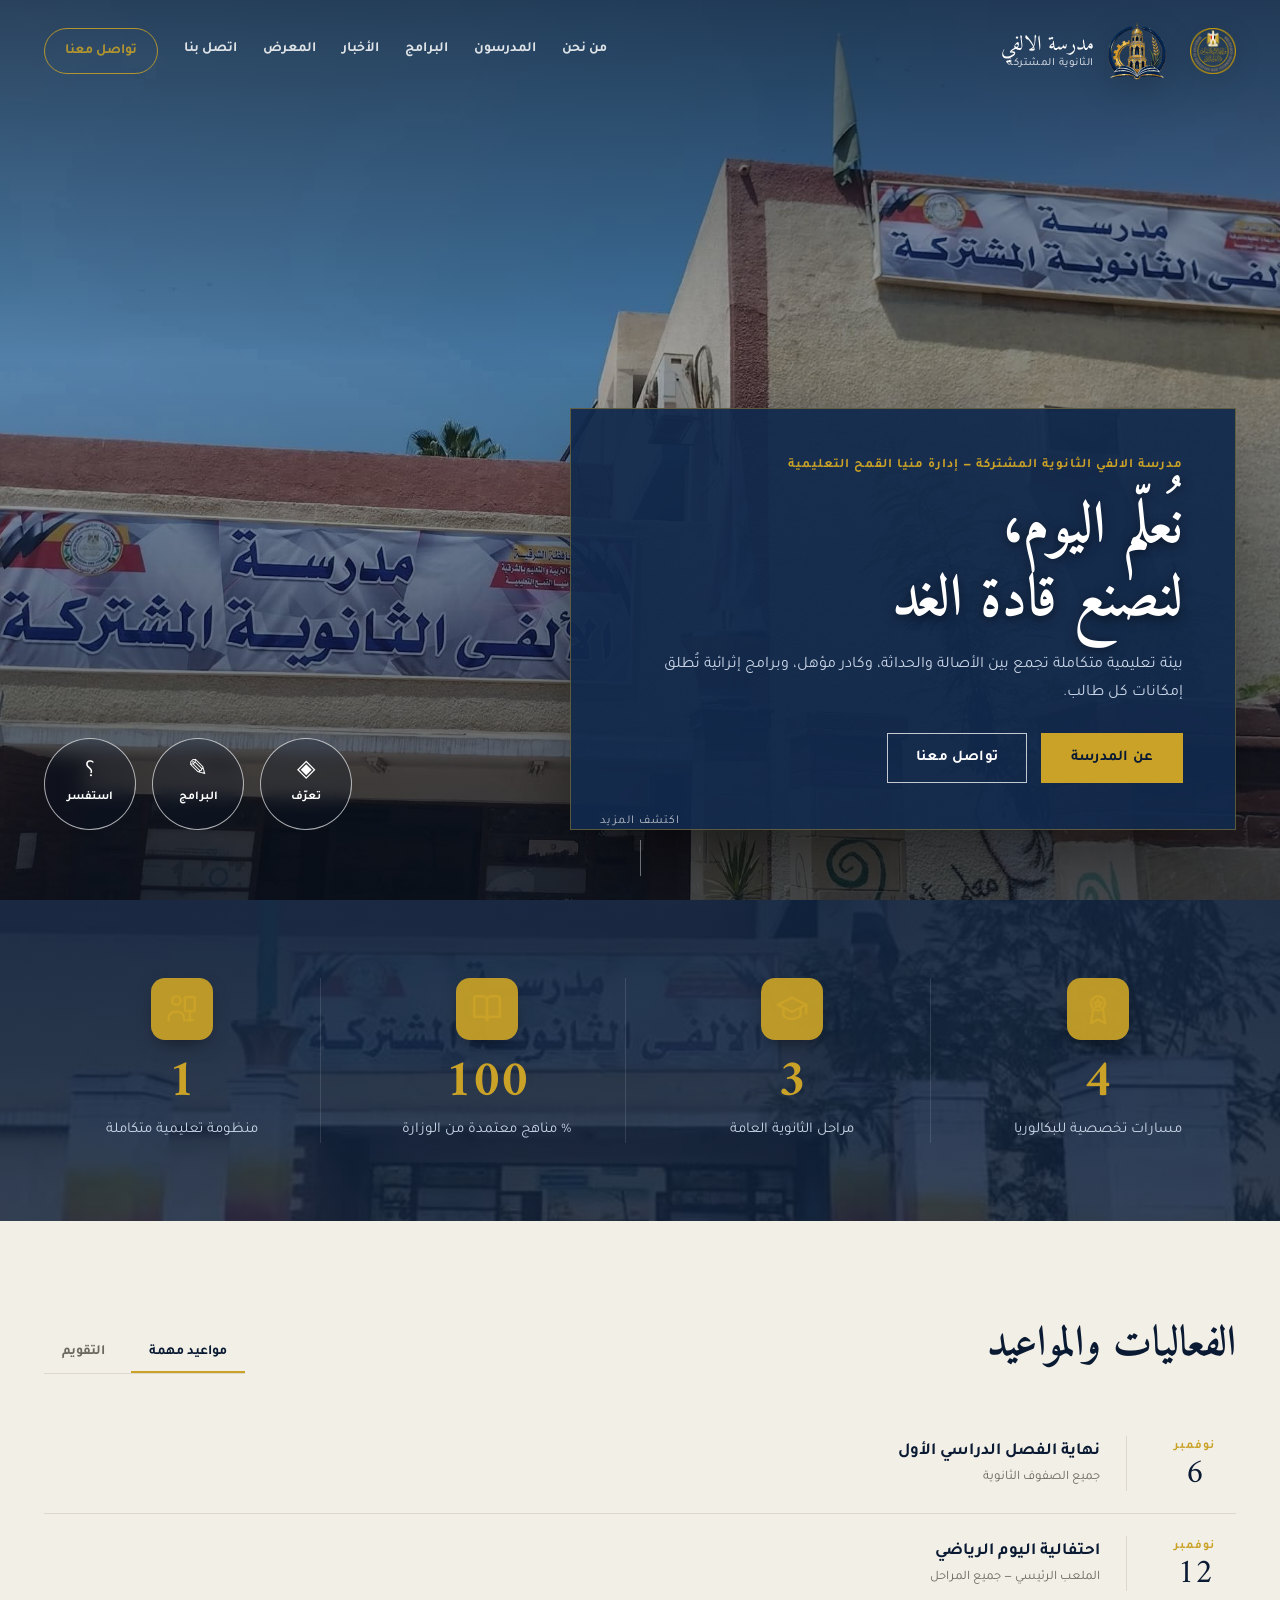
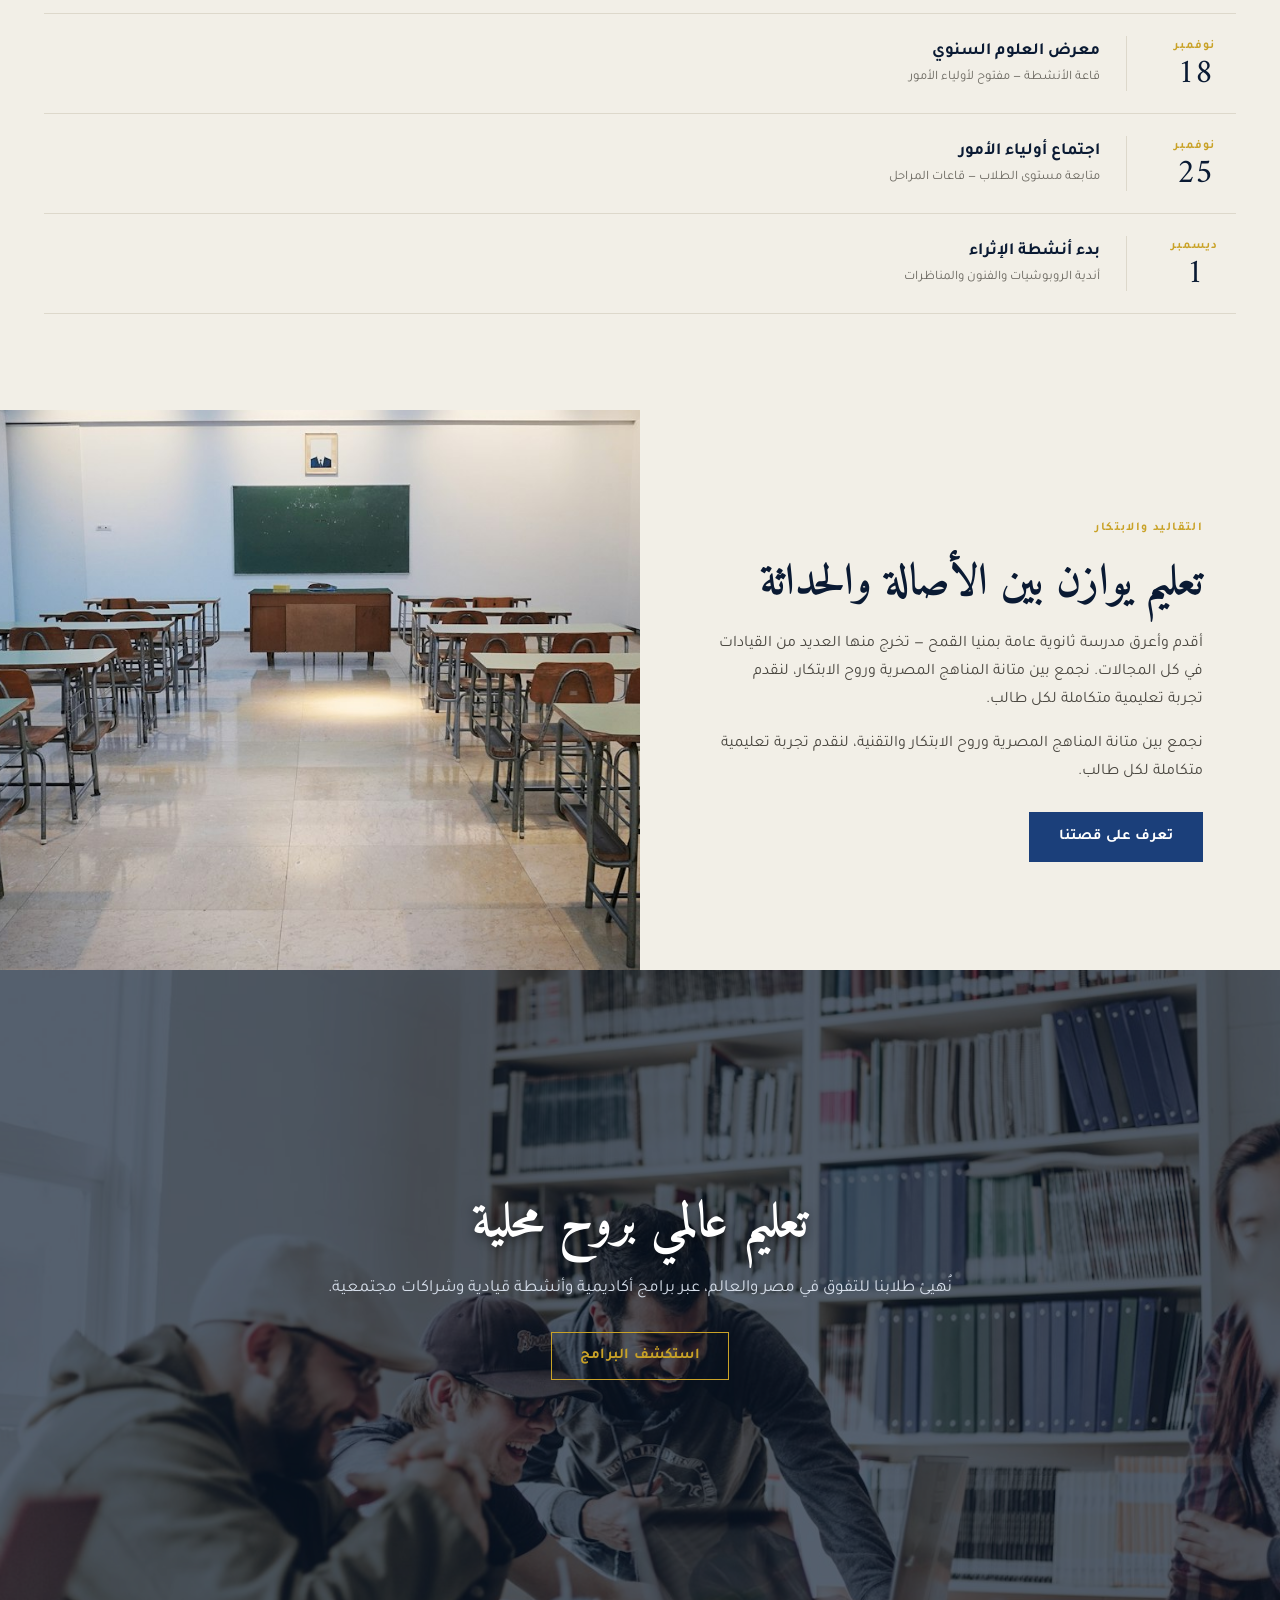
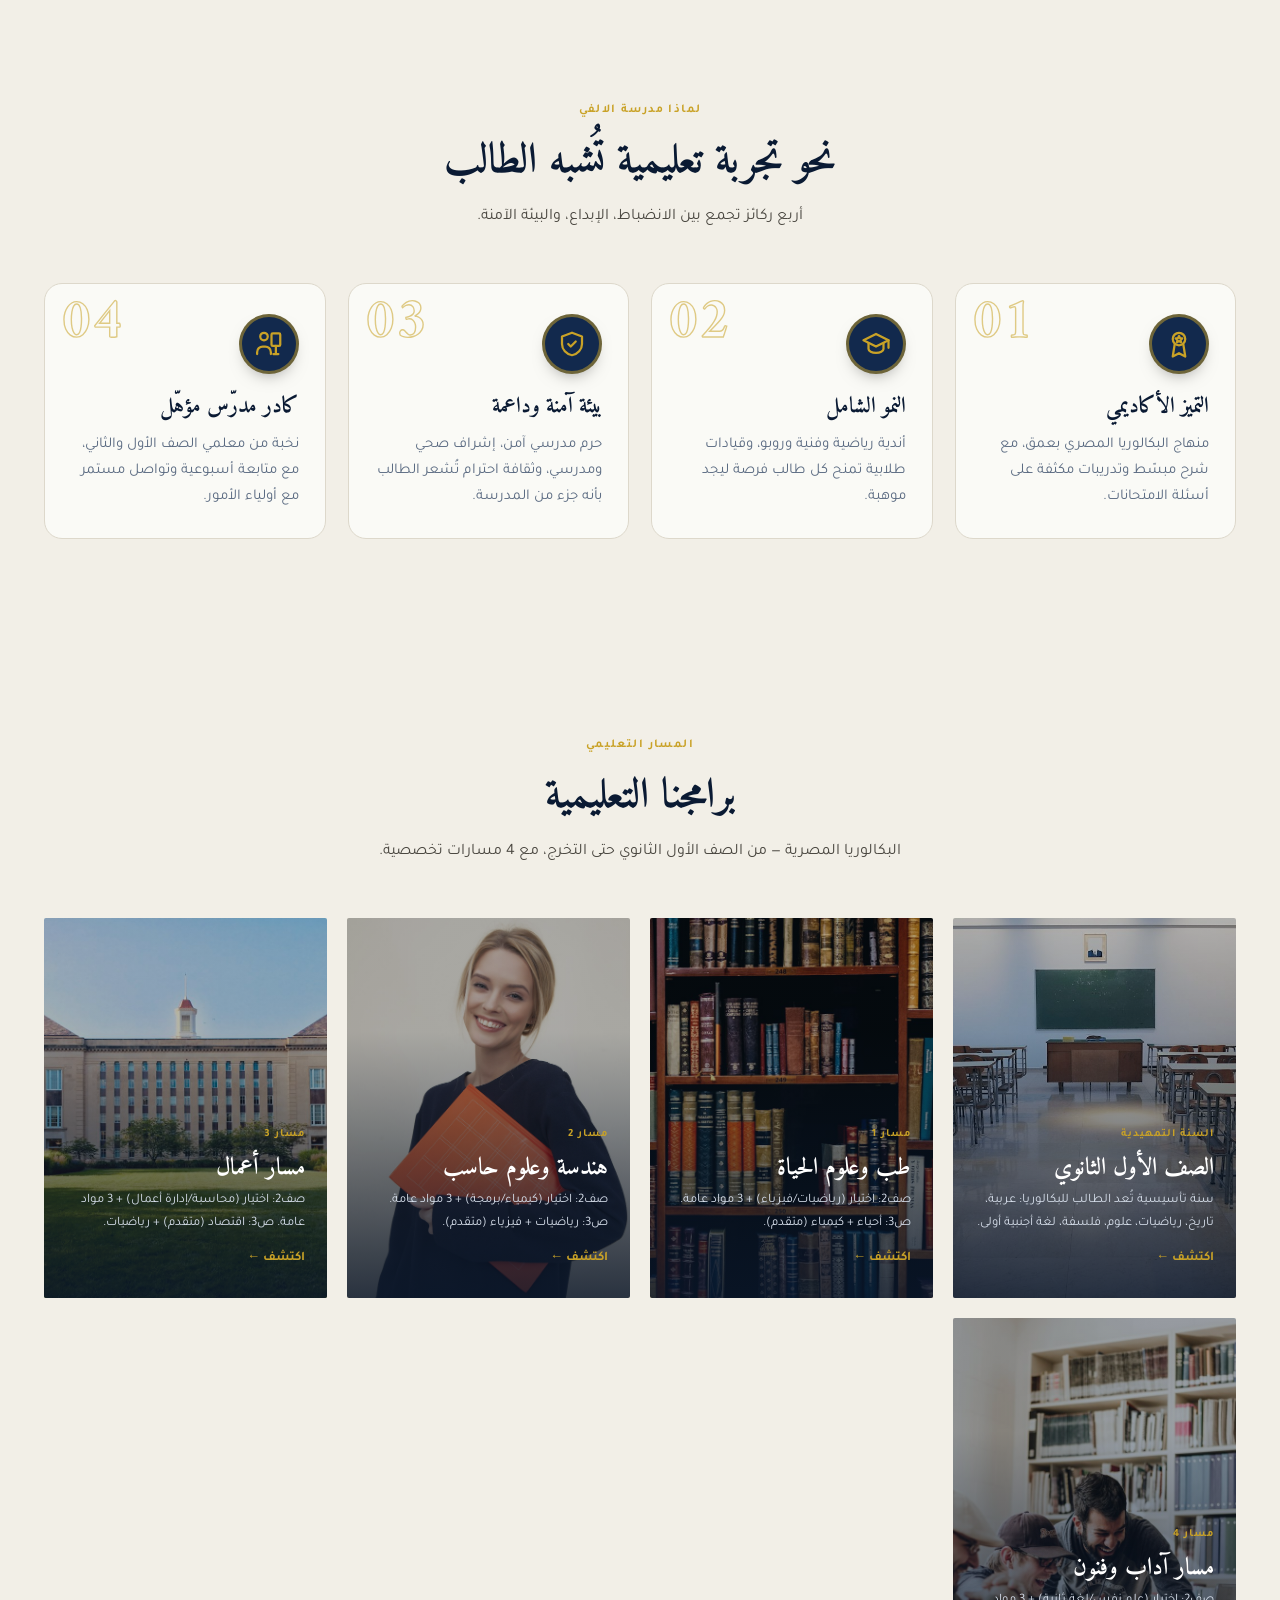
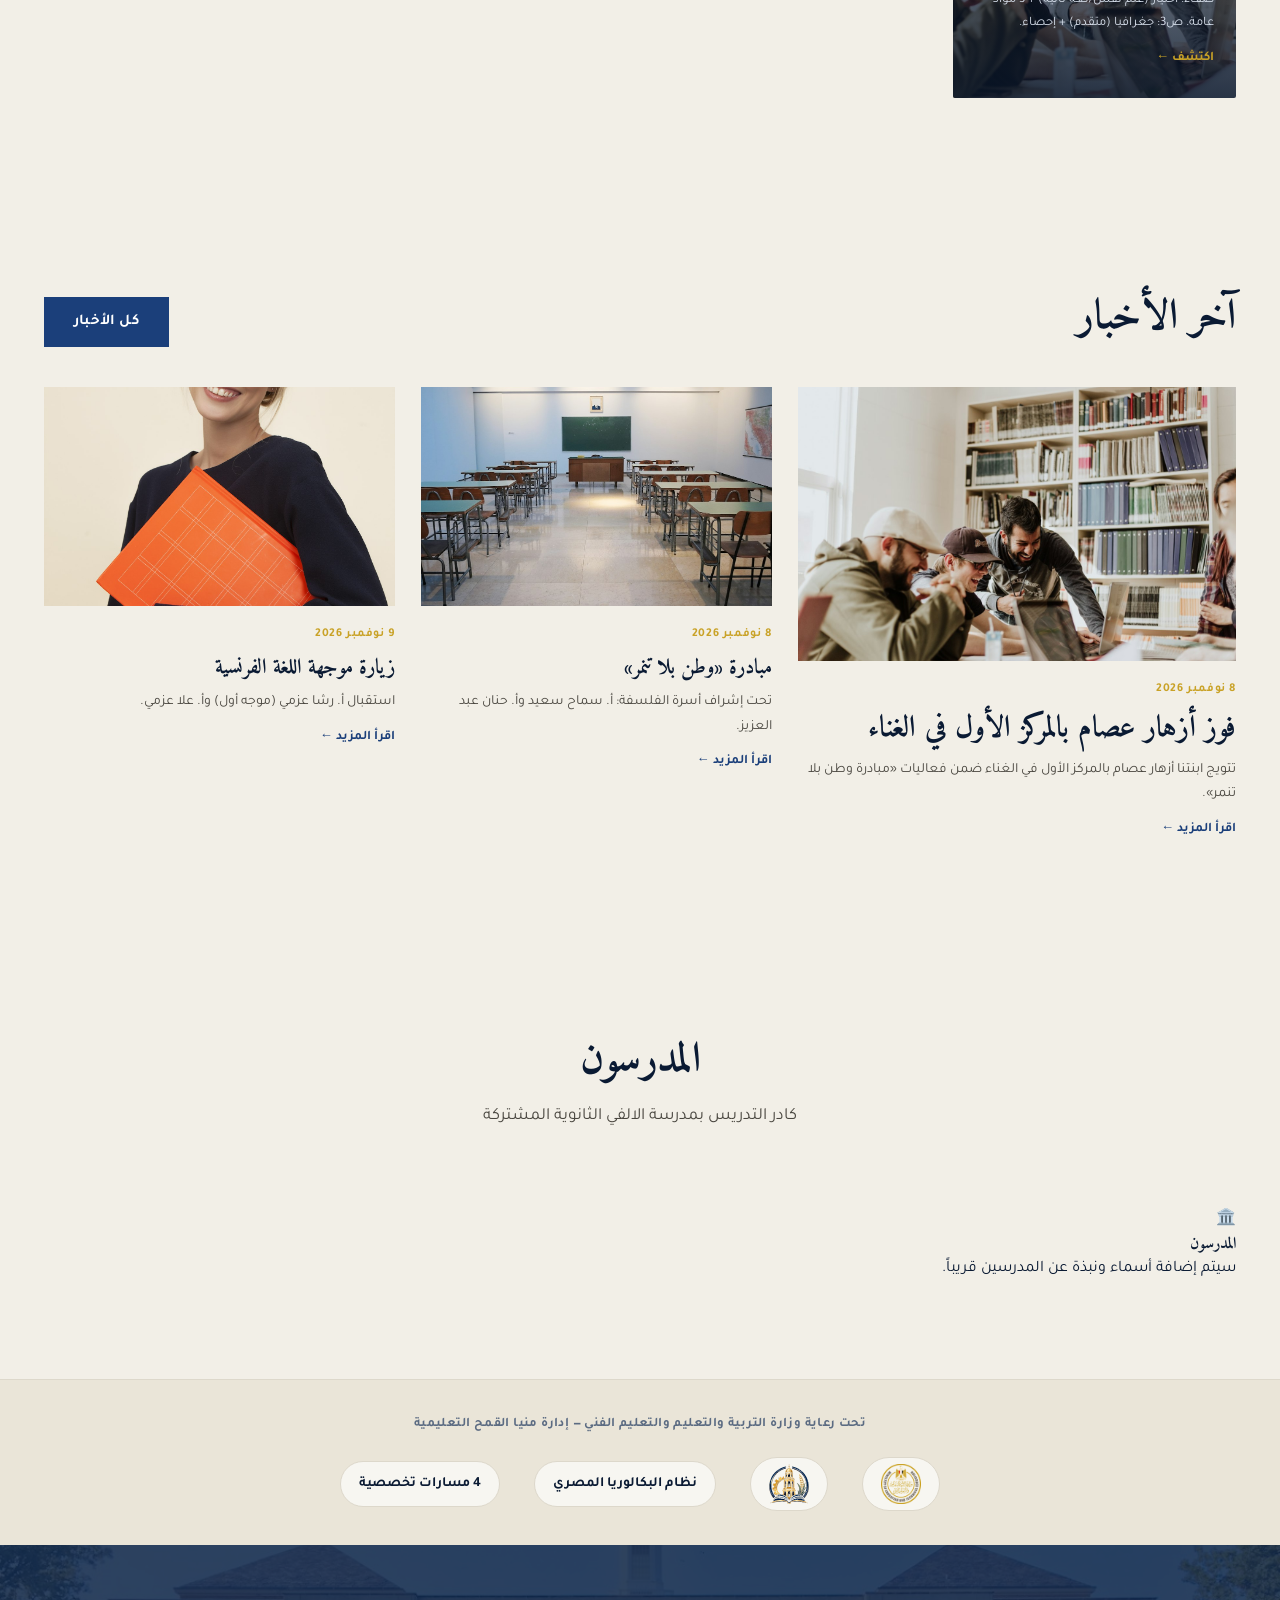
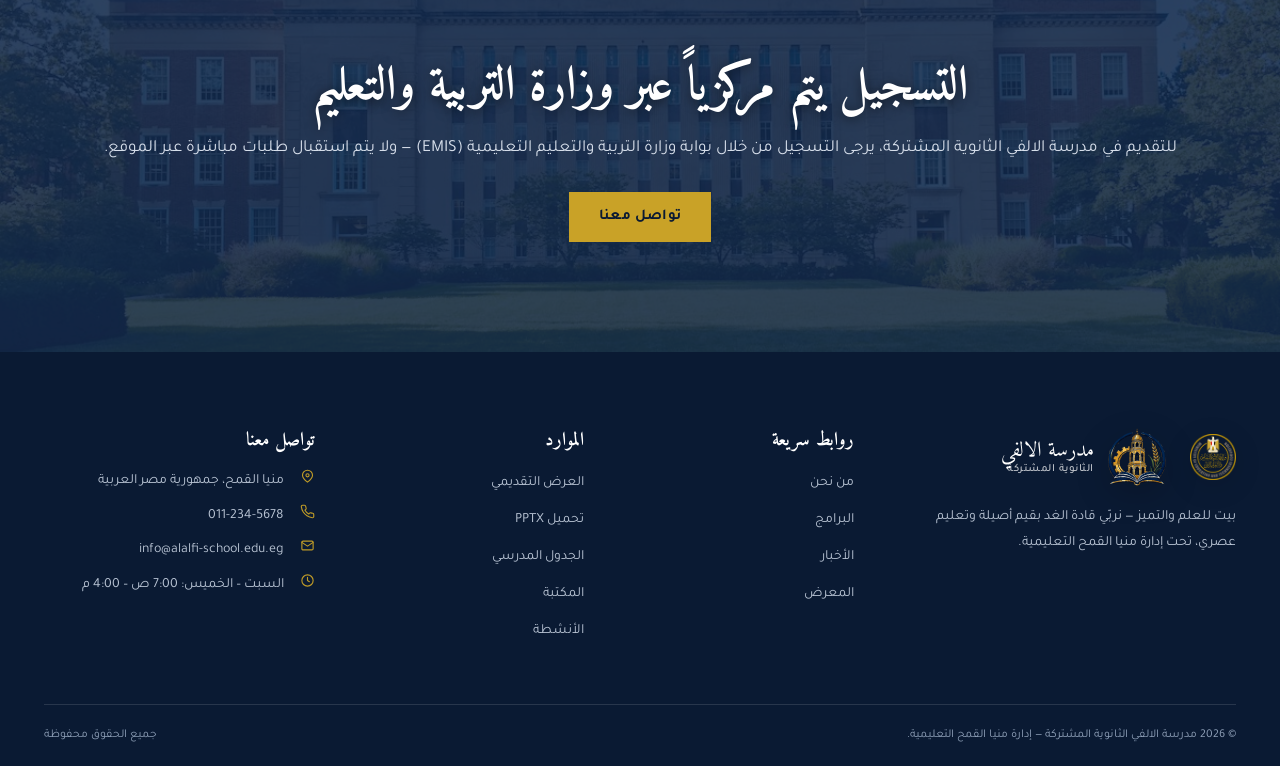
==== index.html @ 63dd1839 "Initial commit: school website (AlAlfi Secondary) with editorial design, admin panel, and baccalaure" ====
﻿<!DOCTYPE html>
<html lang="ar" dir="rtl">
<head>
<meta charset="UTF-8">
<meta name="viewport" content="width=device-width, initial-scale=1.0">
<title>مدرسة الالفي الثانوية المشتركة | إدارة منيا القمح التعليمية</title>
<link rel="icon" type="image/png" sizes="256x256" href="images/favicon.png?v=20261111">
<link rel="icon" type="image/svg+xml" href="images/logo.svg?v=20261111">
<link rel="shortcut icon" type="image/png" href="images/favicon.png?v=20261111">
<link rel="apple-touch-icon" href="images/favicon.png?v=20261111">
<meta name="description" content="مدرسة الالفي الثانوية المشتركة التابعة لإدارة منيا القمح التعليمية — تعليم متميز، بيئة محفزة، وكادر مؤهل لبناء قادة الغد.">
<meta name="keywords" content="مدرسة الالفي, منيا القمح, إدارة منيا القمح التعليمية, مدرسة ثانوية مشتركة, تعليم, مصر, البكالوريا">
<meta property="og:title" content="مدرسة الالفي الثانوية المشتركة">
<meta property="og:description" content="بيت للعلم والتميز — إدارة منيا القمح التعليمية.">
<meta property="og:type" content="website">
<meta property="og:locale" content="ar_EG">
<link rel="preconnect" href="https://fonts.googleapis.com">
<link rel="preconnect" href="https://fonts.gstatic.com" crossorigin>
<link href="https://fonts.googleapis.com/css2?family=Amiri:wght@400;700&family=Tajawal:wght@400;500;700;800;900&display=swap" rel="stylesheet">
<link rel="stylesheet" href="css/style.css">
<link rel="stylesheet" href="css/editorial.css">
<script type="application/ld+json">
{
  "@context": "https://schema.org",
  "@type": "School",
  "name": "مدرسة الالفي الثانوية المشتركة",
  "description": "مدرسة ثانوية مشتركة تابعة لإدارة منيا القمح التعليمية",
  "address": { "@type": "PostalAddress", "addressLocality": "منيا القمح", "addressCountry": "EG" },
  "telephone": "011-234-5678",
  "email": "info@alalfi-school.edu.eg"
}
</script>
</head>
<body class="editorial-home">
<a href="#main" class="skip-link">تخطي إلى المحتوى</a>

<!-- Header -->
<header class="site-header" id="siteHeader">
  <div class="container">
    <a href="index.html" class="brand" aria-label="مدرسة الالفي الثانوية المشتركة">
      <img src="images/ministry-logo.png" alt="شعار وزارة التربية والتعليم والتعليم الفني" class="ministry-logo"><img src="images/logo.svg" alt="شعار مدرسة الالفي الثانوية المشتركة" class="brand-logo">
      <span class="brand-name">مدرسة الالفي<small>الثانوية المشتركة</small></span>
    </a>
    <nav class="header-nav">
      <a href="about.html">من نحن</a>
      <a href="about.html#staff-section">المدرسون</a>
      <a href="programs.html">البرامج</a>
      <a href="news.html">الأخبار</a>
      <a href="gallery.html">المعرض</a>
      <a href="contact.html">اتصل بنا</a>
      <a href="contact.html" class="header-apply">تواصل معنا</a>
    </nav>
    <div class="header-actions">
      <a href="about.html" class="action-btn about-btn">عن المدرسة</a>
      <a href="programs.html" class="action-btn programs-btn">عرض البرامج</a>
    </div>
  </div>
</header>

<main id="main">
  <!-- Hero -->
  <section class="hero-full">
    <div class="hero-media">
      <img src="images/school-photo-1.png" alt="حرم مدرسة الالفي الثانوية المشتركة">
    </div>
    <div class="container">
      <div class="hero-caption">
        <span class="hero-kicker" id="hero-kicker">مدرسة الالفي الثانوية المشتركة — إدارة منيا القمح التعليمية</span>
        <h1 id="hero-title">نُعلّم اليوم،<br>لنصنع قادة الغد</h1>
        <p>بيئة تعليمية متكاملة تجمع بين الأصالة والحداثة، وكادر مؤهل، وبرامج إثرائية تُطلق إمكانات كل طالب.</p>
        <div class="hero-cta">
          <a href="about.html" class="btn btn-gold">عن المدرسة</a>
          <a href="contact.html" class="btn btn-outline-light">تواصل معنا</a>
        </div>
      </div>
      <div class="hero-circles">
        <a href="about.html" class="circle-action"><span class="ic">◈</span><small>تعرّف</small></a>
        <a href="programs.html" class="circle-action"><span class="ic">✎</span><small>البرامج</small></a>
        <a href="contact.html" class="circle-action"><span class="ic">؟</span><small>استفسر</small></a>
      </div>
    </div>
    <div class="hero-scroll">اكتشف المزيد</div>
  </section>

  <!-- Stats band (inspired by counter area) -->
  <section class="stats-band stats-photo">
    <div class="stats-bg"><img src="images/school-photo-2.png" alt="طلاب مدرسة الالفي"></div>
    <div class="container">
      <div class="stats-grid">
        <div class="stat">
          <div class="stat-ic"><img src="images/icons/award.svg" alt=""></div>
          <div class="num" data-target="4">4</div>
          <div class="lbl">مسارات تخصصية للبكالوريا</div>
        </div>
        <div class="stat">
          <div class="stat-ic"><img src="images/icons/cap.svg" alt=""></div>
          <div class="num" data-target="3">3</div>
          <div class="lbl">مراحل الثانوية العامة</div>
        </div>
        <div class="stat">
          <div class="stat-ic"><img src="images/icons/book.svg" alt=""></div>
          <div class="num" data-target="100">100</div>
          <div class="lbl">% مناهج معتمدة من الوزارة</div>
        </div>
        <div class="stat">
          <div class="stat-ic"><img src="images/icons/teacher.svg" alt=""></div>
          <div class="num" data-target="1">1</div>
          <div class="lbl">منظومة تعليمية متكاملة</div>
        </div>
      </div>
    </div>
  </section>

  <!-- Events & Dates -->
  <section class="events-section" id="events">
    <div class="container">
      <div class="events-head">
        <h2>الفعاليات والمواعيد</h2>
        <div class="events-tabs">
          <button class="events-tab active" data-tab="dates">مواعيد مهمة</button>
          <button class="events-tab" data-tab="calendar">التقويم</button>
        </div>
      </div>
      <div class="events-panel" data-panel="dates" id="events-dates">
        <div class="event-row">
          <div class="event-date"><div class="m">نوفمبر</div><div class="d">6</div></div>
          <div><div class="event-title">نهاية الفصل الدراسي الأول</div><div class="event-note">جميع الصفوف الثانوية</div></div>
          <div class="event-arrow">←</div>
        </div>
        <div class="event-row">
          <div class="event-date"><div class="m">نوفمبر</div><div class="d">12</div></div>
          <div><div class="event-title">احتفالية اليوم الرياضي</div><div class="event-note">الملعب الرئيسي — جميع المراحل</div></div>
          <div class="event-arrow">←</div>
        </div>
        <div class="event-row">
          <div class="event-date"><div class="m">نوفمبر</div><div class="d">18</div></div>
          <div><div class="event-title">معرض العلوم السنوي</div><div class="event-note">قاعة الأنشطة — مفتوح لأولياء الأمور</div></div>
          <div class="event-arrow">←</div>
        </div>
        <div class="event-row">
          <div class="event-date"><div class="m">نوفمبر</div><div class="d">25</div></div>
          <div><div class="event-title">اجتماع أولياء الأمور</div><div class="event-note">متابعة مستوى الطلاب — قاعات المراحل</div></div>
          <div class="event-arrow">←</div>
        </div>
        <div class="event-row">
          <div class="event-date"><div class="m">ديسمبر</div><div class="d">1</div></div>
          <div><div class="event-title">بدء أنشطة الإثراء</div><div class="event-note">أندية الروبوشيات والفنون والمناظرات</div></div>
          <div class="event-arrow">←</div>
        </div>
      </div>
      <div class="events-panel" data-panel="calendar" hidden id="events-calendar">
        <div class="event-row">
          <div class="event-date"><div class="m">سبتمبر</div><div class="d">1</div></div>
          <div><div class="event-title">بداية العام الدراسي 2026-2027</div><div class="event-note">استقبال الطلاب</div></div>
          <div class="event-arrow">←</div>
        </div>
        <div class="event-row">
          <div class="event-date"><div class="m">أكتوبر</div><div class="d">15</div></div>
          <div><div class="event-title">بطولة العلوم على مستوى الإدارة</div><div class="event-note">مشاركة فريق المدرسة</div></div>
          <div class="event-arrow">←</div>
        </div>
        <div class="event-row">
          <div class="event-date"><div class="m">يناير</div><div class="d">10</div></div>
          <div><div class="event-title">امتحانات منتصف العام</div><div class="event-note">جدول الامتحانات يُعلن لاحقاً</div></div>
          <div class="event-arrow">←</div>
        </div>
        <div class="event-row">
          <div class="event-date"><div class="m">مارس</div><div class="d">20</div></div>
          <div><div class="event-title">المهرجان الفني السنوي</div><div class="event-note">مسرح المدرسة</div></div>
          <div class="event-arrow">←</div>
        </div>
      </div>
    </div>
  </section>

  <!-- Split: tradition & innovation -->
  <section class="split-section">
    <div class="split-grid">
      <div class="split-text">
        <span class="kicker">التقاليد والابتكار</span>
        <h2>تعليم يوازن بين الأصالة والحداثة</h2>
        <p>أقدم وأعرق مدرسة ثانوية عامة بمنيا القمح — تخرج منها العديد من القيادات في كل المجالات. نجمع بين متانة المناهج المصرية وروح الابتكار، لنقدم تجربة تعليمية متكاملة لكل طالب.</p>
        <p>نجمع بين متانة المناهج المصرية وروح الابتكار والتقنية، لنقدم تجربة تعليمية متكاملة لكل طالب.</p>
        <a href="about.html" class="btn btn-dark">تعرف على قصتنا</a>
      </div>
      <div class="split-image">
        <img src="images/classroom.jpg" alt="فصل دراسي في مدرسة الالفي">
      </div>
    </div>
  </section>

  <!-- Image band -->
  <section class="image-band">
    <img src="images/students.jpg" alt="طلاب المدرسة">
    <div class="image-band-content">
      <h2>تعليم عالمي بروح محلية</h2>
      <p>نُهيئ طلابنا للتفوق في مصر والعالم، عبر برامج أكاديمية وأنشطة قيادية وشراكات مجتمعية.</p>
      <a href="programs.html" class="btn">استكشف البرامج</a>
    </div>
  </section>

  <!-- Why Us (numbered feature cards) -->
  <section class="why-section">
    <div class="container">
      <div class="prog-head">
        <span class="kicker">لماذا مدرسة الالفي</span>
        <h2>نحو تجربة تعليمية تُشبه الطالب</h2>
        <p>أربع ركائز تجمع بين الانضباط، الإبداع، والبيئة الآمنة.</p>
      </div>
      <div class="why-grid">
        <article class="why-card">
          <span class="why-num">01</span>
          <div class="why-ic"><img src="images/icons/award.svg" alt=""></div>
          <h3>التميز الأكاديمي</h3>
          <p>منهاج البكالوريا المصري بعمق، مع شرح مبسّط وتدريبات مكثفة على أسئلة الامتحانات.</p>
        </article>
        <article class="why-card">
          <span class="why-num">02</span>
          <div class="why-ic"><img src="images/icons/cap.svg" alt=""></div>
          <h3>النمو الشامل</h3>
          <p>أندية رياضية وفنية وروبو، وقيادات طلابية تمنح كل طالب فرصة ليجد موهبة.</p>
        </article>
        <article class="why-card">
          <span class="why-num">03</span>
          <div class="why-ic"><img src="images/icons/shield.svg" alt=""></div>
          <h3>بيئة آمنة وداعمة</h3>
          <p>حرم مدرسي آمن، إشراف صحي ومدرسي، وثقافة احترام تُشعر الطالب بأنه جزء من المدرسة.</p>
        </article>
        <article class="why-card">
          <span class="why-num">04</span>
          <div class="why-ic"><img src="images/icons/teacher.svg" alt=""></div>
          <h3>كادر مدرّس مؤهّل</h3>
          <p>نخبة من معلمي الصف الأول والثاني، مع متابعة أسبوعية وتواصل مستمر مع أولياء الأمور.</p>
        </article>
      </div>
    </div>
  </section>

  <!-- Programs -->
  <section class="programs-editorial" id="programs">
    <div class="container">
      <div class="prog-head">
        <span class="kicker">المسار التعليمي</span>
        <h2>برامجنا التعليمية</h2>
        <p>البكالوريا المصرية — من الصف الأول الثانوي حتى التخرج، مع 4 مسارات تخصصية.</p>
      </div>
      <div class="prog-grid" id="prog-grid">
        <a href="programs.html" class="prog-tile">
          <img src="images/classroom.jpg" alt="الصف الأول الثانوي — المرحلة التمهيدية">
          <div class="prog-tile-body">
            <span class="age">السنة التمهيدية</span>
            <h3>الصف الأول الثانوي</h3>
            <p>سنة تأسيسية تُعد الطالب للبكالوريا: عربية، تاريخ، رياضيات، علوم، فلسفة، لغة أجنبية أولى.</p>
            <span class="link">اكتشف ←</span>
          </div>
        </a>
        <a href="programs.html" class="prog-tile">
          <img src="images/library.jpg" alt="البكالوريا — مسار طب وعلوم الحياة">
          <div class="prog-tile-body">
            <span class="age">مسار 1</span>
            <h3>طب وعلوم الحياة</h3>
            <p>صف2: اختيار (رياضيات/فيزياء) + 3 مواد عامة. ص3: أحياء + كيمياء (متقدم).</p>
            <span class="link">اكتشف ←</span>
          </div>
        </a>
        <a href="programs.html" class="prog-tile">
          <img src="images/teacher.jpg" alt="البكالوريا — مسار هندسة وعلوم حاسب">
          <div class="prog-tile-body">
            <span class="age">مسار 2</span>
            <h3>هندسة وعلوم حاسب</h3>
            <p>صف2: اختيار (كيمياء/برمجة) + 3 مواد عامة. ص3: رياضيات + فيزياء (متقدم).</p>
            <span class="link">اكتشف ←</span>
          </div>
        </a>
        <a href="programs.html" class="prog-tile">
          <img src="images/campus.jpg" alt="البكالوريا — مسار أعمال">
          <div class="prog-tile-body">
            <span class="age">مسار 3</span>
            <h3>مسار أعمال</h3>
            <p>صف2: اختيار (محاسبة/إدارة أعمال) + 3 مواد عامة. ص3: اقتصاد (متقدم) + رياضيات.</p>
            <span class="link">اكتشف ←</span>
          </div>
        </a>
        <a href="programs.html" class="prog-tile">
          <img src="images/students.jpg" alt="البكالوريا — مسار آداب وفنون">
          <div class="prog-tile-body">
            <span class="age">مسار 4</span>
            <h3>مسار آداب وفنون</h3>
            <p>صف2: اختيار (علم نفس/لغة ثانية) + 3 مواد عامة. ص3: جغرافيا (متقدم) + إحصاء.</p>
            <span class="link">اكتشف ←</span>
          </div>
        </a>
      </div>
    </div>
  </section>

  <!-- News -->
  <section class="news-editorial" id="news">
    <div class="container">
      <div class="events-head">
        <h2>آخر الأخبار</h2>
        <a href="news.html" class="btn btn-dark btn-sm">كل الأخبار</a>
      </div>
      <div class="news-ed-grid" id="news-grid">
        <article class="news-ed-card feature">
          <div class="thumb"><img src="images/students.jpg" alt="فوز أزهار عصام بالمركز الأول غناء"></div>
          <div class="news-ed-meta">8 نوفمبر 2026</div>
          <h3>فوز أزهار عصام بالمركز الأول في الغناء</h3>
          <p>تتويج ابنتنا أزهار عصام بالمركز الأول في الغناء ضمن فعاليات «مبادرة وطن بلا تنمر».</p>
          <a href="news.html" class="read">اقرأ المزيد ←</a>
        </article>
        <article class="news-ed-card">
          <div class="thumb"><img src="images/classroom.jpg" alt="مبادرة وطن بلا تنمر"></div>
          <div class="news-ed-meta">8 نوفمبر 2026</div>
          <h3>مبادرة «وطن بلا تنمر»</h3>
          <p>تحت إشراف أسرة الفلسفة: أ. سماح سعيد وأ. حنان عبد العزيز.</p>
          <a href="news.html" class="read">اقرأ المزيد ←</a>
        </article>
        <article class="news-ed-card">
          <div class="thumb"><img src="images/teacher.jpg" alt="زيارة موجهة اللغة الفرنسية"></div>
          <div class="news-ed-meta">9 نوفمبر 2026</div>
          <h3>زيارة موجهة اللغة الفرنسية</h3>
          <p>استقبال أ. رشا عزمي (موجه أول) وأ. علا عزمي.</p>
          <a href="news.html" class="read">اقرأ المزيد ←</a>
        </article>
      </div>
    </div>
  </section>

  <!-- Teachers -->
  <section class="section" style="background:var(--paper);">
    <div class="container">
      <div class="section-title">
        <h2>المدرسون</h2>
        <p>كادر التدريس بمدرسة الالفي الثانوية المشتركة</p>
      </div>
      <div class="features-grid" id="home-staff"></div>
      <div id="home-staff-empty" class="empty" style="margin-top:20px;">
        <div class="ic">🏛️</div>
        <h4>المدرسون</h4>
        <p>سيتم إضافة أسماء ونبذة عن المدرسين قريباً.</p>
      </div>
    </div>
  </section>

  <!-- Partners strip -->
  <section class="partners-strip">
    <div class="container">
      <span class="partners-label">تحت رعاية وزارة التربية والتعليم والتعليم الفني — إدارة منيا القمح التعليمية</span>
      <div class="partners-row">
        <div class="partner-item"><img src="images/ministry-logo.png" alt="وزارة التربية والتعليم"></div>
        <div class="partner-item"><img src="images/logo.svg" alt="مدرسة الالفي الثانوية المشتركة"></div>
        <div class="partner-item partner-text">نظام البكالوريا المصري</div>
        <div class="partner-item partner-text">4 مسارات تخصصية</div>
      </div>
    </div>
  </section>

  <!-- CTA -->
  <section class="cta-editorial">
    <img src="images/campus.jpg" alt="حرم مدرسة الالفي">
    <div class="container">
      <h2 id="cta-title">التسجيل يتم مركزياً عبر وزارة التربية والتعليم</h2>
      <p id="cta-text">للتقديم في مدرسة الالفي الثانوية المشتركة، يرجى التسجيل من خلال بوابة وزارة التربية والتعليم التعليمية (EMIS) — ولا يتم استقبال طلبات مباشرة عبر الموقع.</p>
      <a href="contact.html" class="btn btn-primary">تواصل معنا</a>
    </div>
  </section>
</main>

<!-- Footer -->
<footer class="footer-editorial">
  <div class="container">
    <div class="footer-ed-grid">
      <div class="footer-ed-brand">
        <a href="index.html" class="brand">
          <img src="images/ministry-logo.png" alt="شعار وزارة التربية والتعليم" class="ministry-logo"><img src="images/logo.svg" alt="شعار مدرسة الالفي الثانوية المشتركة" class="brand-logo">
          <span class="brand-name">مدرسة الالفي<small>الثانوية المشتركة</small></span>
        </a>
        <p>بيت للعلم والتميز — نربّي قادة الغد بقيم أصيلة وتعليم عصري، تحت إدارة منيا القمح التعليمية.</p>
      </div>
      <div>
        <h4>روابط سريعة</h4>
        <ul>
          <li><a href="about.html">من نحن</a></li>
          <li><a href="programs.html">البرامج</a></li>
          <li><a href="news.html">الأخبار</a></li>
          <li><a href="gallery.html">المعرض</a></li>
        </ul>
      </div>
      <div>
        <h4>الموارد</h4>
        <ul>
          <li><a href="presentation.html">العرض التقديمي</a></li>
          <li><a href="presentation.pptx" download>تحميل PPTX</a></li>
          <li><a href="#">الجدول المدرسي</a></li>
          <li><a href="#">المكتبة</a></li>
          <li><a href="#">الأنشطة</a></li>
        </ul>
      </div>
      <div>
        <h4>تواصل معنا</h4>
        <div class="contact-line"><img src="images/icons/pin.svg" class="ico-line" alt=""> منيا القمح، جمهورية مصر العربية</div>
        <div class="contact-line"><img src="images/icons/phone.svg" class="ico-line" alt=""> 011-234-5678</div>
        <div class="contact-line"><img src="images/icons/mail.svg" class="ico-line" alt=""> info@alalfi-school.edu.eg</div>
        <div class="contact-line"><img src="images/icons/clock.svg" class="ico-line" alt=""> السبت – الخميس: 7:00 ص – 4:00 م</div>
      </div>
    </div>
    <div class="footer-ed-bottom">
      <span>© 2026 مدرسة الالفي الثانوية المشتركة — إدارة منيا القمح التعليمية.</span>
      <span>جميع الحقوق محفوظة</span>
    </div>
  </div>
</footer>

<script src="js/content.js"></script>
<script src="js/main.js"></script>
</body>
</html>
---- css/style.css ----
/* ============================================================
   مدرسة الالفي الثانوية المشتركة — Design System
   ============================================================ */
:root {
  --navy-950: #061225;
  --navy-900: #0b1f3a;
  --navy-800: #102a56;
  --primary: #1d4ed8;
  --primary-600: #1e40af;
  --primary-300: #93b4f8;
  --accent: #f5b301;
  --accent-600: #d99a00;
  --accent-soft: #fff4d1;
  --bg: #f6f8fc;
  --bg-soft: #eef3fb;
  --card: #fafaf6;
  --text: #0f172a;
  --muted: #5b6b82;
  --line: #e3e9f2;
  --success: #0f9d76;
  --radius-sm: 10px;
  --radius: 18px;
  --radius-lg: 28px;
  --shadow-sm: 0 2px 10px rgba(11, 31, 58, 0.06);
  --shadow: 0 18px 45px -18px rgba(11, 31, 58, 0.25);
  --shadow-lg: 0 35px 80px -30px rgba(11, 31, 58, 0.35);
  --font-body: 'Tajawal', 'Segoe UI', Tahoma, sans-serif;
  --font-head: 'Noto Kufi Arabic', 'Tajawal', sans-serif;
  --transition: 0.35s cubic-bezier(.2, .8, .2, 1);
  --container: 1200px;
}

* { box-sizing: border-box; margin: 0; padding: 0; }
html { scroll-behavior: smooth; }
body {
  font-family: var(--font-body);
  background: var(--bg);
  color: var(--text);
  line-height: 1.75;
  direction: rtl;
  -webkit-font-smoothing: antialiased;
  overflow-x: hidden;
}
img { max-width: 100%; display: block; }
a { color: inherit; text-decoration: none; }
ul { list-style: none; }
h1, h2, h3, h4, h5 { font-family: var(--font-head); line-height: 1.35; }

.container { width: 100%; max-width: var(--container); margin: 0 auto; padding: 0 24px; }
.section { padding: 96px 0; }
.section-sm { padding: 60px 0; }
.section-alt { background: #f2efe7; }
.section-dark { background: var(--navy-900); color: #fff; }

/* ---------- Skip link ---------- */
.skip-link {
  position: absolute; top: -100px; right: 16px; z-index: 9999;
  background: var(--accent); color: var(--navy-900); padding: 10px 18px;
  border-radius: 0 0 10px 10px; font-weight: 800; transition: top 0.2s;
}
.skip-link:focus { top: 0; }

/* ---------- Top bar ---------- */
.topbar {
  background: var(--navy-950); color: #c8d4e6; font-size: 13px;
  padding: 9px 0; letter-spacing: 0.2px;
}
.topbar .container { display: flex; justify-content: space-between; align-items: center; flex-wrap: wrap; gap: 8px; }
.topbar-info { display: flex; gap: 22px; flex-wrap: wrap; align-items: center; }
.topbar a { color: #c8d4e6; transition: var(--transition); }
.topbar a:hover { color: var(--accent); }
.topbar .divider { width: 1px; height: 14px; background: rgba(255,255,255,0.18); }

/* ---------- Navbar ---------- */
.navbar {
  background: rgba(255,255,255,0.92);
  backdrop-filter: blur(14px);
  -webkit-backdrop-filter: blur(14px);
  border-bottom: 1px solid var(--line);
  position: sticky; top: 0; z-index: 1000;
  transition: box-shadow var(--transition), padding var(--transition);
}
.navbar.scrolled { box-shadow: 0 10px 30px -12px rgba(11,31,58,0.18); }
.navbar .container { display: flex; align-items: center; justify-content: space-between; padding: 14px 24px; gap: 20px; }
.logo { display: flex; align-items: center; gap: 13px; font-family: var(--font-head); font-weight: 800; font-size: 19px; color: var(--navy-900); }
.logo-icon {
  width: 50px; height: 50px; border-radius: 15px;
  background: linear-gradient(145deg, var(--primary), var(--navy-800));
  color: #fff; display: grid; place-items: center;
  font-size: 24px; font-weight: 900; font-family: var(--font-head);
  box-shadow: 0 8px 20px -6px rgba(29,78,216,0.6);
  position: relative; overflow: hidden;
}
.logo-icon::after {
  content: ''; position: absolute; inset: 0;
  background: linear-gradient(120deg, transparent 30%, rgba(255,255,255,0.35), transparent 70%);
  transform: translateX(-120%); transition: transform 0.6s;
}
.logo-icon img { width: 100%; height: 100%; display: block; object-fit: contain; }
.logo:hover .logo-icon::after { transform: translateX(120%); }
.logo-text small { display: block; font-family: var(--font-body); font-size: 11px; font-weight: 500; color: var(--muted); letter-spacing: 0.3px; }
.nav-links { display: flex; gap: 4px; align-items: center; }
.nav-links a {
  padding: 9px 14px; border-radius: 10px; font-weight: 600; font-size: 15px;
  color: var(--text); position: relative; transition: var(--transition);
}
.nav-links a::after {
  content: ''; position: absolute; bottom: 2px; right: 50%; left: 50%;
  height: 2px; background: var(--accent); transition: var(--transition); border-radius: 2px;
}
.nav-links a:hover { color: var(--primary); }
.nav-links a:hover::after, .nav-links a.active::after { right: 14px; left: 14px; }
.nav-links a.active { color: var(--primary); background: var(--bg-soft); }
.nav-cta {
  background: linear-gradient(135deg, var(--accent), var(--accent-600));
  color: var(--navy-900) !important; padding: 11px 22px !important;
  border-radius: 12px !important; font-weight: 800 !important;
  box-shadow: 0 10px 24px -10px rgba(245,179,1,0.8);
}
.nav-cta::after { display: none !important; }
.nav-cta:hover { transform: translateY(-2px); color: var(--navy-900) !important; }
.nav-toggle {
  display: none; background: none; border: none; cursor: pointer;
  width: 44px; height: 44px; border-radius: 12px; position: relative;
}
.nav-toggle span.bar {
  display: block; width: 24px; height: 2.5px; background: var(--navy-900);
  margin: 5px auto; transition: 0.3s; border-radius: 3px;
}
.nav-toggle.open .bar:nth-child(1) { transform: translateY(7.5px) rotate(45deg); }
.nav-toggle.open .bar:nth-child(2) { opacity: 0; }
.nav-toggle.open .bar:nth-child(3) { transform: translateY(-7.5px) rotate(-45deg); }

/* ---------- Buttons ---------- */
.btn {
  display: inline-flex; align-items: center; justify-content: center; gap: 10px;
  padding: 15px 30px; border-radius: 14px; font-weight: 800; font-size: 16px;
  font-family: var(--font-body); transition: var(--transition);
  border: 2px solid transparent; cursor: pointer; position: relative; overflow: hidden;
  line-height: 1.2;
}
.btn-primary {
  background: linear-gradient(135deg, var(--accent), var(--accent-600));
  color: var(--navy-900); box-shadow: 0 16px 34px -14px rgba(245,179,1,0.85);
}
.btn-primary:hover { transform: translateY(-3px); box-shadow: 0 22px 44px -14px rgba(245,179,1,0.95); }
.btn-dark { background: linear-gradient(135deg, var(--primary), var(--navy-800)); color: #fff; box-shadow: 0 16px 34px -14px rgba(29,78,216,0.7); }
.btn-dark:hover { transform: translateY(-3px); }
.btn-outline { border-color: rgba(255,255,255,0.55); color: #fff; background: rgba(255,255,255,0.06); backdrop-filter: blur(6px); }
.btn-outline:hover { background: #fff; color: var(--navy-900); border-color: #fff; }
.btn-light { background: #fff; color: var(--navy-900); box-shadow: var(--shadow-sm); }
.btn-light:hover { transform: translateY(-3px); box-shadow: var(--shadow); }
.btn-sm { padding: 10px 18px; font-size: 14px; border-radius: 10px; }
.btn .arrow { transition: transform var(--transition); }
.btn:hover .arrow { transform: translateX(-4px); }

/* ---------- Eyebrow / section title ---------- */
.eyebrow {
  display: inline-flex; align-items: center; gap: 8px;
  background: var(--accent-soft); color: #8a6100;
  font-size: 13px; font-weight: 800; letter-spacing: 0.4px;
  padding: 7px 16px; border-radius: 999px; margin-bottom: 16px;
}
.eyebrow::before { content: ''; width: 7px; height: 7px; border-radius: 50%; background: var(--accent-600); }
.section-title { text-align: center; margin-bottom: 54px; }
.section-title h2 { font-size: clamp(28px, 4vw, 42px); color: var(--navy-900); font-weight: 800; margin-bottom: 12px; letter-spacing: -0.3px; }
.section-title p { color: var(--muted); font-size: 17px; max-width: 620px; margin: 0 auto; }
.section-title.light h2 { color: #fff; }
.section-title.light p { color: #b9c7dc; }

/* ---------- Hero ---------- */
.hero {
  position: relative; overflow: hidden;
  background:
    radial-gradient(1000px 600px at 85% -10%, rgba(29,78,216,0.55), transparent 60%),
    radial-gradient(800px 500px at 10% 110%, rgba(245,179,1,0.18), transparent 60%),
    linear-gradient(135deg, var(--navy-950) 0%, var(--navy-900) 45%, #123a7a 100%);
  color: #fff; padding: 110px 0 120px;
}
.hero::before {
  content: ''; position: absolute; inset: 0;
  background-image: radial-gradient(rgba(255,255,255,0.08) 1px, transparent 1px);
  background-size: 34px 34px; opacity: 0.5; pointer-events: none;
}
.hero::after {
  content: ''; position: absolute; width: 420px; height: 420px; border-radius: 50%;
  background: radial-gradient(circle, rgba(245,179,1,0.22), transparent 70%);
  top: 6%; right: 2%; animation: orbFloat 10s ease-in-out infinite; pointer-events: none;
}
.hero .container { position: relative; z-index: 2; display: grid; grid-template-columns: 1.15fr 0.85fr; gap: 56px; align-items: center; }
.hero-badge {
  display: inline-flex; align-items: center; gap: 9px;
  background: rgba(255,255,255,0.1); border: 1px solid rgba(255,255,255,0.18);
  backdrop-filter: blur(8px); padding: 8px 16px; border-radius: 999px;
  font-size: 13px; font-weight: 600; color: #dbe6f7; margin-bottom: 24px;
}
.hero-badge .dot { width: 8px; height: 8px; border-radius: 50%; background: var(--accent); box-shadow: 0 0 0 4px rgba(245,179,1,0.2); animation: pulseDot 2s infinite; }
.hero-title { font-size: clamp(34px, 5vw, 58px); font-weight: 900; line-height: 1.18; letter-spacing: -0.5px; margin-bottom: 22px; }
.hero-title .accent { color: var(--accent); position: relative; }
.hero-title .accent::after {
  content: ''; position: absolute; right: 0; left: 0; bottom: 4px; height: 12px;
  background: rgba(245,179,1,0.18); border-radius: 6px; z-index: -1;
}
.hero-sub { font-size: 18px; color: #c3d0e4; max-width: 540px; margin-bottom: 34px; }
.hero-actions { display: flex; gap: 14px; flex-wrap: wrap; }
.hero-meta { display: flex; gap: 26px; margin-top: 38px; flex-wrap: wrap; }
.hero-meta .item { display: flex; align-items: center; gap: 9px; font-size: 14px; color: #b9c7dc; }
.hero-meta .item strong { color: #fff; }

/* Hero panel */
.hero-panel {
  background: rgba(255,255,255,0.08);
  border: 1px solid rgba(255,255,255,0.16);
  backdrop-filter: blur(16px); -webkit-backdrop-filter: blur(16px);
  border-radius: var(--radius-lg); padding: 28px;
  box-shadow: 0 40px 90px -30px rgba(0,0,0,0.6);
  animation: float 7s ease-in-out infinite;
}
.hero-panel-head { display: flex; justify-content: space-between; align-items: center; margin-bottom: 20px; }
.hero-panel-head h3 { font-size: 16px; color: #fff; }
.hero-panel-head .live { display: inline-flex; align-items: center; gap: 6px; font-size: 12px; color: #9fe6c9; }
.hero-panel-head .live::before { content: ''; width: 7px; height: 7px; border-radius: 50%; background: #34d399; animation: pulseDot 1.8s infinite; }
.stat-grid { display: grid; grid-template-columns: 1fr 1fr; gap: 14px; }
.stat-card {
  background: rgba(255,255,255,0.08); border: 1px solid rgba(255,255,255,0.1);
  border-radius: 16px; padding: 20px 16px; text-align: center;
  transition: var(--transition);
}
.stat-card:hover { background: rgba(255,255,255,0.14); transform: translateY(-4px); }
.stat-card .num { font-family: var(--font-head); font-size: 30px; font-weight: 800; color: var(--accent); line-height: 1.2; }
.stat-card .lbl { font-size: 13px; color: #c3d0e4; margin-top: 2px; }
.hero-panel-note {
  margin-top: 18px; padding-top: 16px; border-top: 1px solid rgba(255,255,255,0.12);
  display: flex; align-items: center; gap: 12px; font-size: 13px; color: #b9c7dc;
}
.hero-panel-note .avatars { display: flex; }
.hero-panel-note .avatars span {
  width: 30px; height: 30px; border-radius: 50%; display: grid; place-items: center;
  background: linear-gradient(135deg, var(--primary), var(--accent));
  border: 2px solid var(--navy-900); margin-right: -8px; font-size: 12px; font-weight: 800;
}

/* ---------- Trust strip ---------- */
.trust-strip { background: #f2efe7; border-bottom: 1px solid var(--line); padding: 26px 0; }
.trust-strip .container { display: flex; align-items: center; justify-content: space-between; gap: 24px; flex-wrap: wrap; }
.trust-strip .label { font-size: 13px; color: var(--muted); font-weight: 700; }
.trust-items { display: flex; gap: 34px; flex-wrap: wrap; align-items: center; }
.trust-item { display: flex; align-items: center; gap: 9px; font-weight: 700; color: var(--navy-800); font-size: 14px; opacity: 0.85; transition: var(--transition); }
.trust-item:hover { opacity: 1; transform: translateY(-2px); }
.trust-item .ic { width: 34px; height: 34px; border-radius: 10px; background: var(--bg-soft); display: grid; place-items: center; font-size: 16px; }

/* ---------- Features ---------- */
.features-grid { display: grid; grid-template-columns: repeat(3, 1fr); gap: 22px; }
.feature-card {
  background: var(--card); border: 1px solid var(--line); border-radius: var(--radius);
  padding: 34px 30px; transition: var(--transition); position: relative; overflow: hidden;
}
.feature-card::before {
  content: ''; position: absolute; inset: 0;
  background: linear-gradient(135deg, rgba(29,78,216,0.04), transparent 60%);
  opacity: 0; transition: var(--transition);
}
.feature-card:hover { transform: translateY(-8px); box-shadow: var(--shadow); border-color: var(--primary-300); }
.feature-card:hover::before { opacity: 1; }
.feature-icon {
  width: 64px; height: 64px; border-radius: 18px;
  background: linear-gradient(145deg, var(--bg-soft), #fff);
  border: 1px solid var(--line);
  display: grid; place-items: center; font-size: 28px; margin-bottom: 20px;
  transition: var(--transition); position: relative;
}
.feature-card:hover .feature-icon {
  background: linear-gradient(145deg, var(--primary), var(--navy-800));
  transform: rotate(-6deg) scale(1.06); border-color: transparent;
  box-shadow: 0 12px 28px -10px rgba(29,78,216,0.6);
}
.feature-card h3 { color: var(--navy-900); font-size: 19px; margin-bottom: 8px; }
.feature-card p { color: var(--muted); font-size: 15px; }

/* ---------- About ---------- */
.about-grid { display: grid; grid-template-columns: 0.95fr 1.05fr; gap: 64px; align-items: center; }
.about-visual { position: relative; }
.about-img {
  background:
    radial-gradient(400px 300px at 20% 10%, rgba(245,179,1,0.4), transparent 60%),
    linear-gradient(145deg, var(--primary), var(--navy-900));
  border-radius: var(--radius-lg); height: 440px;
  display: grid; place-items: center; color: #fff;
  font-family: var(--font-head); font-size: 110px; font-weight: 900;
  box-shadow: var(--shadow-lg); position: relative; overflow: hidden;
}
.about-img::after {
  content: ''; position: absolute; inset: 0;
  background-image: radial-gradient(rgba(255,255,255,0.14) 1px, transparent 1px);
  background-size: 28px 28px;
}
.about-badge {
  position: absolute; bottom: -24px; left: -18px;
  background: #fff; border-radius: 20px; padding: 18px 22px;
  box-shadow: var(--shadow); display: flex; align-items: center; gap: 14px;
  border: 1px solid var(--line);
}
.about-badge .num { font-family: var(--font-head); font-size: 30px; font-weight: 900; color: var(--primary); line-height: 1; }
.about-badge .txt { font-size: 13px; color: var(--muted); line-height: 1.4; }
.about-text .eyebrow { margin-bottom: 14px; }
.about-text h2 { font-size: clamp(26px, 3.4vw, 38px); color: var(--navy-900); margin-bottom: 18px; font-weight: 800; }
.about-text p { color: var(--muted); margin-bottom: 16px; font-size: 16px; }
.checklist { margin: 22px 0 28px; display: grid; gap: 10px; }
.checklist li { display: flex; align-items: center; gap: 11px; font-weight: 600; font-size: 15px; color: var(--navy-800); }
.checklist li::before {
  content: '✓'; flex: 0 0 24px; width: 24px; height: 24px; border-radius: 50%;
  background: rgba(15,157,118,0.12); color: var(--success);
  display: grid; place-items: center; font-size: 13px; font-weight: 900;
}

/* ---------- Programs ---------- */
.programs-grid { display: grid; grid-template-columns: repeat(4, 1fr); gap: 20px; }
.program-card {
  background: var(--card); border: 1px solid var(--line); border-radius: var(--radius);
  overflow: hidden; transition: var(--transition); position: relative;
}
.program-card:hover { transform: translateY(-8px); box-shadow: var(--shadow); border-color: var(--primary-300); }
.program-head {
  padding: 30px 20px; text-align: center; color: #fff; position: relative;
  background: linear-gradient(145deg, var(--primary), var(--navy-800));
  overflow: hidden;
}
.program-head::after {
  content: ''; position: absolute; width: 120px; height: 120px; border-radius: 50%;
  background: rgba(255,255,255,0.1); top: -50px; left: -30px;
}
.program-card:nth-child(2) .program-head { background: linear-gradient(145deg, #0f766e, #134e4a); }
.program-card:nth-child(3) .program-head { background: linear-gradient(145deg, #b45309, #7c2d12); }
.program-card:nth-child(4) .program-head { background: linear-gradient(145deg, #6d28d9, #4c1d95); }
.program-head .icon { font-size: 40px; margin-bottom: 8px; }
.program-head h3 { font-size: 18px; }
.program-body { padding: 22px; color: var(--muted); font-size: 14px; }
.program-body .age { display: inline-block; background: var(--bg-soft); color: var(--primary); font-size: 12px; font-weight: 700; padding: 4px 12px; border-radius: 999px; margin-bottom: 10px; }

/* ---------- Stats band ---------- */
.stats-band {
  background: linear-gradient(135deg, var(--navy-900), var(--navy-800));
  color: #fff; border-radius: var(--radius-lg); padding: 48px 36px;
  display: grid; grid-template-columns: repeat(4, 1fr); gap: 24px;
  box-shadow: var(--shadow-lg); position: relative; overflow: hidden;
}
.stats-band::before {
  content: ''; position: absolute; inset: 0;
  background-image: radial-gradient(rgba(255,255,255,0.08) 1px, transparent 1px);
  background-size: 30px 30px;
}
.stats-band .stat { text-align: center; position: relative; }
.stats-band .stat .num { font-family: var(--font-head); font-size: clamp(30px, 4vw, 46px); font-weight: 900; color: var(--accent); line-height: 1.1; }
.stats-band .stat .lbl { color: #c3d0e4; font-size: 14px; margin-top: 4px; }
.stats-band .stat + .stat { border-right: 1px solid rgba(255,255,255,0.12); }

/* ---------- News ---------- */
.news-grid { display: grid; grid-template-columns: repeat(3, 1fr); gap: 24px; }
.news-card {
  background: var(--card); border: 1px solid var(--line); border-radius: var(--radius);
  overflow: hidden; transition: var(--transition); display: flex; flex-direction: column;
}
.news-card:hover { transform: translateY(-8px); box-shadow: var(--shadow); border-color: var(--primary-300); }
.news-img {
  height: 190px; display: grid; place-items: center; font-size: 46px; color: #fff;
  background: linear-gradient(145deg, var(--primary), var(--navy-800)); position: relative;
  overflow: hidden;
}
.news-img::after {
  content: ''; position: absolute; inset: 0;
  background: linear-gradient(180deg, transparent 40%, rgba(0,0,0,0.25));
}
.news-card:nth-child(3n+2) .news-img { background: linear-gradient(145deg, #0f766e, #134e4a); }
.news-card:nth-child(3n) .news-img { background: linear-gradient(145deg, #b45309, #7c2d12); }
.news-body { padding: 24px; display: flex; flex-direction: column; flex: 1; }
.news-date { color: var(--accent-600); font-size: 12px; font-weight: 800; margin-bottom: 8px; display: flex; align-items: center; gap: 6px; }
.news-body h3 { color: var(--navy-900); font-size: 18px; margin-bottom: 8px; }
.news-body p { color: var(--muted); font-size: 14px; flex: 1; }
.news-link { margin-top: 16px; color: var(--primary); font-weight: 800; font-size: 14px; display: inline-flex; align-items: center; gap: 6px; transition: var(--transition); }
.news-link:hover { gap: 10px; color: var(--navy-800); }

/* ---------- Testimonials ---------- */
.testimonial-grid { display: grid; grid-template-columns: repeat(3, 1fr); gap: 24px; }
.testimonial {
  background: #fafaf6; border: 1px solid var(--line); border-radius: var(--radius);
  padding: 30px; position: relative; transition: var(--transition);
}
.testimonial:hover { transform: translateY(-6px); box-shadow: var(--shadow); }
.testimonial::before {
  content: '”'; position: absolute; top: 6px; left: 24px;
  font-size: 80px; line-height: 1; color: var(--accent-soft); font-family: Georgia, serif;
}
.testimonial p { font-style: italic; color: var(--text); margin-bottom: 20px; position: relative; }
.testimonial .author { font-weight: 800; color: var(--navy-900); }
.testimonial .role { color: var(--muted); font-size: 13px; }
.testimonial .stars { color: var(--accent); font-size: 14px; margin-bottom: 12px; letter-spacing: 2px; }

/* ---------- CTA ---------- */
.cta {
  background:
    radial-gradient(700px 400px at 80% 0%, rgba(245,179,1,0.18), transparent 60%),
    linear-gradient(135deg, var(--navy-950), var(--navy-800));
  color: #fff; text-align: center; padding: 90px 0; position: relative; overflow: hidden;
}
.cta::before {
  content: ''; position: absolute; inset: 0;
  background-image: radial-gradient(rgba(255,255,255,0.08) 1px, transparent 1px);
  background-size: 32px 32px; opacity: 0.6;
}
.cta .container { position: relative; z-index: 1; }
.cta h2 { font-size: clamp(28px, 4vw, 44px); margin-bottom: 14px; }
.cta p { color: #c3d0e4; font-size: 17px; margin-bottom: 30px; }
.cta-actions { display: flex; gap: 14px; justify-content: center; flex-wrap: wrap; }

/* ---------- FAQ ---------- */
.faq-list { max-width: 820px; margin: 0 auto; display: grid; gap: 12px; }
.faq-item {
  background: #fff; border: 1px solid var(--line); border-radius: 14px; overflow: hidden;
  transition: var(--transition);
}
.faq-item.open { border-color: var(--primary-300); box-shadow: var(--shadow-sm); }
.faq-q {
  width: 100%; background: none; border: none; cursor: pointer;
  display: flex; justify-content: space-between; align-items: center; gap: 16px;
  padding: 20px 24px; font-family: var(--font-body); font-size: 16px; font-weight: 700;
  color: var(--navy-900); text-align: right;
}
.faq-q .ic {
  width: 30px; height: 30px; border-radius: 50%; background: var(--bg-soft);
  display: grid; place-items: center; font-size: 18px; color: var(--primary);
  flex-shrink: 0; transition: var(--transition);
}
.faq-item.open .faq-q .ic { background: var(--primary); color: #fff; transform: rotate(45deg); }
.faq-a { max-height: 0; overflow: hidden; transition: max-height 0.4s ease; }
.faq-a p { padding: 0 24px 22px; color: var(--muted); font-size: 15px; }
.faq-item.open .faq-a { max-height: 300px; }

/* ---------- Footer ---------- */
.footer { background: var(--navy-950); color: #b9c7dc; padding: 70px 0 0; position: relative; }
.footer-grid { display: grid; grid-template-columns: 1.6fr 1fr 1fr 1.2fr; gap: 44px; padding-bottom: 48px; }
.footer h4 { color: #fff; font-size: 16px; margin-bottom: 18px; }
.footer p { font-size: 14px; line-height: 1.9; }
.footer-links li { margin-bottom: 10px; }
.footer-links a { color: #b9c7dc; font-size: 14px; transition: var(--transition); display: inline-block; }
.footer-links a:hover { color: var(--accent); transform: translateX(-5px); }
.footer-brand .logo { color: #fff; margin-bottom: 16px; }
.footer-brand .logo-text small { color: #8fa3bf; }
.footer-social { display: flex; gap: 10px; margin-top: 20px; }
.footer-social a {
  width: 38px; height: 38px; border-radius: 11px; background: rgba(255,255,255,0.07);
  display: grid; place-items: center; font-size: 15px; transition: var(--transition);
  border: 1px solid rgba(255,255,255,0.08);
}
.footer-social a:hover { background: var(--accent); color: var(--navy-900); transform: translateY(-3px); }
.footer-contact li { display: flex; gap: 10px; margin-bottom: 12px; font-size: 14px; }
.footer-bottom {
  border-top: 1px solid rgba(255,255,255,0.1); padding: 20px 0;
  display: flex; justify-content: space-between; align-items: center; gap: 12px;
  flex-wrap: wrap; font-size: 13px; color: #8fa3bf;
}
.footer-bottom a { color: #b9c7dc; }
.footer-bottom a:hover { color: var(--accent); }

/* ---------- Page header ---------- */
.page-header {
  background:
    radial-gradient(600px 300px at 85% 0%, rgba(245,179,1,0.18), transparent 60%),
    linear-gradient(135deg, var(--navy-950), var(--navy-800));
  color: #fff; padding: 84px 0; text-align: center; position: relative; overflow: hidden;
}
.page-header::before {
  content: ''; position: absolute; inset: 0;
  background-image: radial-gradient(rgba(255,255,255,0.08) 1px, transparent 1px);
  background-size: 30px 30px; opacity: 0.5;
}
.page-header .container { position: relative; z-index: 1; }
.page-header h1 { font-size: clamp(30px, 5vw, 46px); margin-bottom: 10px; font-weight: 900; }
.page-header p { color: #c3d0e4; font-size: 17px; }

/* ---------- Mission / About page ---------- */
.mission-grid { display: grid; grid-template-columns: repeat(3, 1fr); gap: 24px; }
.mission-card {
  background: #fafaf6; border: 1px solid var(--line); border-radius: var(--radius);
  padding: 36px 30px; text-align: center; transition: var(--transition);
}
.mission-card:hover { transform: translateY(-6px); box-shadow: var(--shadow); }
.mission-card .icon { font-size: 42px; margin-bottom: 14px; }
.mission-card h3 { color: var(--navy-900); margin-bottom: 10px; font-size: 20px; }
.mission-card p { color: var(--muted); font-size: 15px; }

/* ---------- Steps ---------- */
.steps { display: grid; grid-template-columns: repeat(4, 1fr); gap: 20px; }
.step {
  background: #fafaf6; border: 1px solid var(--line); border-radius: var(--radius);
  padding: 30px 24px; position: relative; transition: var(--transition);
}
.step:hover { transform: translateY(-6px); box-shadow: var(--shadow); }
.step-num {
  width: 48px; height: 48px; border-radius: 14px;
  background: linear-gradient(145deg, var(--accent), var(--accent-600));
  color: var(--navy-900); display: grid; place-items: center;
  font-family: var(--font-head); font-weight: 900; font-size: 20px; margin-bottom: 16px;
  box-shadow: 0 10px 22px -10px rgba(245,179,1,0.8);
}
.step h3 { color: var(--navy-900); margin-bottom: 8px; font-size: 18px; }
.step p { color: var(--muted); font-size: 14px; }

/* ---------- Program detail ---------- */
.program-detail { display: grid; grid-template-columns: 0.9fr 1.1fr; gap: 44px; margin-bottom: 48px; align-items: center; }
.program-detail:nth-child(even) .pd-img { order: 2; }
.pd-img {
  background:
    radial-gradient(300px 200px at 20% 10%, rgba(245,179,1,0.35), transparent 60%),
    linear-gradient(145deg, var(--primary), var(--navy-900));
  border-radius: var(--radius-lg); height: 320px; display: grid; place-items: center;
  color: #fff; font-size: 74px; box-shadow: var(--shadow); position: relative; overflow: hidden;
}
.pd-img::after {
  content: ''; position: absolute; inset: 0;
  background-image: radial-gradient(rgba(255,255,255,0.14) 1px, transparent 1px);
  background-size: 26px 26px;
}
.pd-text h3 { color: var(--navy-900); font-size: 26px; margin-bottom: 12px; }
.pd-text p { color: var(--muted); margin-bottom: 16px; }
.tag {
  display: inline-block; background: var(--bg-soft); color: var(--primary);
  padding: 6px 14px; border-radius: 999px; font-size: 13px; font-weight: 700;
  margin: 4px 4px 4px 0; border: 1px solid var(--line);
}

/* ---------- Gallery ---------- */
.gallery-grid { display: grid; grid-template-columns: repeat(4, 1fr); gap: 16px; }
.gallery-item {
  border-radius: 16px; overflow: hidden; aspect-ratio: 1; cursor: pointer;
  background: linear-gradient(145deg, var(--primary), var(--navy-800));
  display: grid; place-items: center; color: #fff; font-size: 44px;
  transition: var(--transition); position: relative; border: none;
}
.gallery-item::after {
  content: '＋'; position: absolute; inset: 0; display: grid; place-items: center;
  background: rgba(11,31,58,0.55); font-size: 34px; opacity: 0;
  transition: var(--transition); backdrop-filter: blur(2px);
}
.gallery-item:hover { transform: scale(1.03); }
.gallery-item:hover::after { opacity: 1; }
.gallery-item:nth-child(3n) { background: linear-gradient(145deg, #b45309, #7c2d12); }
.gallery-item:nth-child(4n) { background: linear-gradient(145deg, #0f766e, #134e4a); }
.gallery-item:nth-child(5n) { background: linear-gradient(145deg, #6d28d9, #4c1d95); }

/* ---------- Contact ---------- */
.contact-grid { display: grid; grid-template-columns: 0.9fr 1.1fr; gap: 40px; }
.contact-info {
  background: linear-gradient(145deg, var(--navy-900), var(--navy-800));
  color: #fff; border-radius: var(--radius-lg); padding: 36px;
  box-shadow: var(--shadow); position: relative; overflow: hidden;
}
.contact-info::before {
  content: ''; position: absolute; inset: 0;
  background-image: radial-gradient(rgba(255,255,255,0.08) 1px, transparent 1px);
  background-size: 28px 28px;
}
.contact-info > * { position: relative; }
.contact-info h3 { margin-bottom: 22px; font-size: 20px; }
.contact-row { display: flex; gap: 14px; align-items: flex-start; margin-bottom: 20px; }
.contact-row .ic {
  width: 44px; height: 44px; border-radius: 12px; background: rgba(255,255,255,0.1);
  display: grid; place-items: center; font-size: 19px; flex-shrink: 0;
}
.contact-row .txt { font-weight: 700; font-size: 14px; }
.contact-row .sub { color: #c3d0e4; font-size: 13px; }
.contact-form {
  background: #fff; border: 1px solid var(--line); border-radius: var(--radius-lg);
  padding: 36px; box-shadow: var(--shadow-sm);
}
.form-group { margin-bottom: 18px; }
.form-group label { display: block; margin-bottom: 7px; font-weight: 700; color: var(--navy-900); font-size: 14px; }
.form-group input, .form-group textarea, .form-group select {
  width: 100%; padding: 13px 16px; border: 1.5px solid var(--line); border-radius: 12px;
  font-family: inherit; font-size: 16px; transition: var(--transition); background: var(--bg);
  color: var(--text);
}
.form-group input:focus, .form-group textarea:focus, .form-group select:focus {
  outline: none; border-color: var(--primary); background: #fff;
  box-shadow: 0 0 0 4px rgba(29,78,216,0.1); transform: translateY(-1px);
}
.form-group textarea { min-height: 130px; resize: vertical; }

/* ---------- Utilities ---------- */
.text-center { text-align: center; }
.mt-2 { margin-top: 16px; }
.mt-3 { margin-top: 24px; }
.mt-4 { margin-top: 32px; }
.mb-2 { margin-bottom: 16px; }
.mb-3 { margin-bottom: 24px; }
.grid-2 { display: grid; grid-template-columns: 1fr 1fr; gap: 24px; }

/* ---------- Animations ---------- */
@keyframes float { 0%,100% { transform: translateY(0); } 50% { transform: translateY(-14px); } }
@keyframes orbFloat { 0%,100% { transform: translate(0,0) scale(1); } 50% { transform: translate(-40px,30px) scale(1.08); } }
@keyframes pulseDot { 0%,100% { box-shadow: 0 0 0 0 rgba(245,179,1,0.4); } 50% { box-shadow: 0 0 0 7px rgba(245,179,1,0); } }
@keyframes fadeIn { from { opacity: 0; } to { opacity: 1; } }
@keyframes fadeUp { from { opacity: 0; transform: translateY(30px); } to { opacity: 1; transform: translateY(0); } }
@keyframes scaleIn { from { transform: scale(0.9); opacity: 0; } to { transform: scale(1); opacity: 1; } }
@keyframes shimmer { 0% { background-position: -200% 0; } 100% { background-position: 200% 0; } }
@keyframes pageFadeIn { from { opacity: 0; } to { opacity: 1; } }

body { animation: pageFadeIn 0.5s ease; }
.hero-title, .hero-sub, .hero-actions, .hero-badge { animation: fadeUp 0.8s ease both; }
.hero-title { animation-delay: 0.1s; }
.hero-sub { animation-delay: 0.2s; }
.hero-actions { animation-delay: 0.3s; }
.hero-panel { animation: fadeUp 0.9s ease 0.25s both, float 7s ease-in-out 1.2s infinite; }

/* Scroll reveal */
.reveal { opacity: 0; transform: translateY(36px); transition: opacity 0.8s ease, transform 0.8s ease; }
.reveal.revealed { opacity: 1; transform: translateY(0); }
.reveal-delay-1 { transition-delay: 0.1s; }
.reveal-delay-2 { transition-delay: 0.2s; }
.reveal-delay-3 { transition-delay: 0.3s; }
.reveal-delay-4 { transition-delay: 0.4s; }

/* Scroll progress */
.scroll-progress {
  position: fixed; top: 0; right: 0; height: 4px; width: 0%;
  background: linear-gradient(90deg, var(--accent), var(--primary-300));
  z-index: 2000; transition: width 0.1s linear; box-shadow: 0 0 12px var(--accent);
}

/* Preloader */
.preloader {
  position: fixed; inset: 0; background: var(--navy-950);
  display: grid; place-items: center; z-index: 9999;
  transition: opacity 0.6s ease, visibility 0.6s;
}
.preloader.hide { opacity: 0; visibility: hidden; }
.preloader-inner { text-align: center; }
.preloader-logo {
  width: 70px; height: 70px; border-radius: 20px; margin: 0 auto 18px;
  background: linear-gradient(145deg, var(--primary), var(--accent));
  display: grid; place-items: center; font-family: var(--font-head);
  font-size: 34px; font-weight: 900; color: #fff; animation: float 2s ease-in-out infinite;
}
.preloader-bar { width: 160px; height: 4px; background: rgba(255,255,255,0.15); border-radius: 4px; overflow: hidden; }
.preloader-bar span { display: block; height: 100%; width: 40%; background: var(--accent); border-radius: 4px; animation: shimmer 1.2s infinite linear; background-size: 200% 100%; }

/* Back to top */
.back-to-top {
  position: fixed; bottom: 30px; left: 30px; width: 50px; height: 50px;
  border-radius: 50%; background: var(--navy-900); color: #fff; border: none;
  cursor: pointer; font-size: 20px; box-shadow: var(--shadow-lg);
  opacity: 0; visibility: hidden; transition: var(--transition); z-index: 1500;
}
.back-to-top.show { opacity: 1; visibility: visible; }
.back-to-top:hover { background: var(--accent); color: var(--navy-900); transform: translateY(-4px); }

/* Theme toggle */
.theme-toggle {
  position: fixed; bottom: 30px; right: 30px; width: 50px; height: 50px;
  border-radius: 50%; background: #fff; color: var(--navy-900);
  border: 1px solid var(--line); cursor: pointer; font-size: 19px;
  box-shadow: var(--shadow); z-index: 1500; transition: var(--transition);
}
.theme-toggle:hover { transform: rotate(20deg); background: var(--accent); }

/* Dark mode */
body.dark {
  --bg: #0b1220; --bg-soft: #131f35; --card: #111c30; --text: #e6edf8;
  --muted: #93a4bd; --line: #22314c;
}
body.dark .navbar { background: rgba(11,18,32,0.92); }
body.dark .topbar, body.dark .footer { background: #050b16; }
body.dark .feature-card, body.dark .program-card, body.dark .news-card,
body.dark .testimonial, body.dark .mission-card, body.dark .step,
body.dark .faq-item, body.dark .contact-form { background: var(--card); }
body.dark .section-alt { background: #0e1829; }
body.dark .trust-strip { background: #0e1829; }
body.dark .feature-icon { background: var(--bg-soft); }
body.dark .form-group input, body.dark .form-group textarea, body.dark .form-group select { background: var(--bg-soft); color: var(--text); }

/* Lightbox */
.lightbox { position: fixed; inset: 0; background: rgba(3,8,18,0.92); display: none; place-items: center; z-index: 3000; backdrop-filter: blur(8px); }
.lightbox.show { display: grid; }
.lightbox-content { font-size: 140px; animation: scaleIn 0.3s ease; }
.lightbox-close { position: absolute; top: 24px; right: 24px; color: #fff; font-size: 30px; cursor: pointer; background: rgba(255,255,255,0.1); border: none; width: 48px; height: 48px; border-radius: 50%; }
.lightbox-close:hover { background: var(--accent); color: var(--navy-900); }

/* Confetti */
.confetti-piece { position: fixed; width: 10px; height: 10px; top: -10px; animation: confettiFall 3s linear forwards; z-index: 4000; }
@keyframes confettiFall { 0% { transform: translateY(0) rotate(0); opacity: 1; } 100% { transform: translateY(105vh) rotate(720deg); opacity: 0; } }

/* Ripple */
.ripple { position: absolute; border-radius: 50%; background: rgba(255,255,255,0.5); transform: scale(0); animation: rippleAnim 0.6s linear; pointer-events: none; }
@keyframes rippleAnim { to { transform: scale(4); opacity: 0; } }

/* Carousel */
.testimonial-carousel { position: relative; overflow: hidden; }
.testimonial-slide { display: none; }
.testimonial-slide.active { display: block; animation: fadeIn 0.6s ease; }
.carousel-dots { text-align: center; margin-top: 22px; }
.carousel-dot { width: 10px; height: 10px; border-radius: 50%; background: var(--line); display: inline-block; margin: 0 4px; cursor: pointer; transition: var(--transition); border: none; }
.carousel-dot.active { background: var(--primary); transform: scale(1.35); }

/* Quick nav */
.quick-nav { position: fixed; left: 22px; top: 50%; transform: translateY(-50%); display: flex; flex-direction: column; gap: 12px; z-index: 900; }
.quick-nav a { width: 11px; height: 11px; border-radius: 50%; background: rgba(29,78,216,0.2); border: 2px solid var(--primary); transition: var(--transition); }
.quick-nav a:hover, .quick-nav a.active { background: var(--accent); border-color: var(--accent-600); transform: scale(1.4); }

/* Scrollbar */
::-webkit-scrollbar { width: 10px; }
::-webkit-scrollbar-track { background: var(--bg); }
::-webkit-scrollbar-thumb { background: var(--primary); border-radius: 5px; }
::-webkit-scrollbar-thumb:hover { background: var(--navy-900); }

/* Focus */
a:focus-visible, button:focus-visible, input:focus-visible, textarea:focus-visible, select:focus-visible { outline: 3px solid var(--accent); outline-offset: 2px; }

/* Nav backdrop */
.nav-backdrop { display: none; position: fixed; inset: 0; background: rgba(3,8,18,0.45); z-index: 999; backdrop-filter: blur(2px); }
.nav-backdrop.show { display: block; animation: fadeIn 0.3s ease; }

/* ---------- Responsive ---------- */
@media (max-width: 1100px) {
  .nav-links a { padding: 9px 10px; font-size: 14px; }
  .hero .container { gap: 36px; }
}
@media (max-width: 992px) {
  .section { padding: 72px 0; }
  .hero { padding: 80px 0 90px; }
  .hero .container { grid-template-columns: 1fr; }
  .hero-panel { max-width: 520px; }
  .features-grid { grid-template-columns: repeat(2, 1fr); }
  .programs-grid { grid-template-columns: repeat(2, 1fr); }
  .news-grid { grid-template-columns: repeat(2, 1fr); }
  .testimonial-grid { grid-template-columns: 1fr; }
  .about-grid { grid-template-columns: 1fr; gap: 48px; }
  .about-img { height: 360px; }
  .footer-grid { grid-template-columns: 1fr 1fr; }
  .mission-grid { grid-template-columns: 1fr; }
  .steps { grid-template-columns: repeat(2, 1fr); }
  .program-detail { grid-template-columns: 1fr; gap: 28px; }
  .program-detail:nth-child(even) .pd-img { order: 0; }
  .contact-grid { grid-template-columns: 1fr; }
  .gallery-grid { grid-template-columns: repeat(3, 1fr); }
  .stats-band { grid-template-columns: repeat(2, 1fr); }
  .stats-band .stat:nth-child(3) { border-right: none; }
  .quick-nav { display: none; }
}
@media (max-width: 768px) {
  .nav-links {
    display: none; position: absolute; top: 100%; right: 0; left: 0;
    background: #fff; flex-direction: column; align-items: stretch;
    padding: 16px; gap: 4px; box-shadow: 0 20px 40px -12px rgba(11,31,58,0.25);
    border-bottom: 1px solid var(--line);
  }
  body.dark .nav-links { background: var(--card); }
  .nav-links.open { display: flex; animation: fadeUp 0.3s ease; }
  .nav-links a { padding: 12px 16px; }
  .nav-toggle { display: block; }
  .nav-cta { text-align: center; margin-top: 6px; }
}
@media (max-width: 640px) {
  .features-grid, .programs-grid, .news-grid, .steps { grid-template-columns: 1fr; }
  .gallery-grid { grid-template-columns: repeat(2, 1fr); }
  .footer-grid { grid-template-columns: 1fr; gap: 32px; }
  .stats-band { grid-template-columns: 1fr; gap: 20px; }
  .stats-band .stat + .stat { border-right: none; border-top: 1px solid rgba(255,255,255,0.12); padding-top: 18px; }
  .hero-meta { gap: 14px; }
  .hero-actions .btn { width: 100%; }
  .topbar .container { flex-direction: column; text-align: center; }
  .footer-bottom { flex-direction: column; text-align: center; }
  .ministry-logo-nav { height: 26px; }
  .logo-icon { width: 36px; height: 36px; }
}

/* Reduced motion */
@media (prefers-reduced-motion: reduce) {
  *, *::before, *::after { animation-duration: 0.01ms !important; transition-duration: 0.01ms !important; scroll-behavior: auto !important; }
}
/* ===== Modern Page Transitions ===== */
@view-transition { navigation: auto; }
::view-transition-old(root) { animation: vt-fade-out 0.25s cubic-bezier(.4,0,.2,1) forwards; }
::view-transition-new(root) { animation: vt-fade-in 0.35s cubic-bezier(.2,.8,.2,1) forwards; }
@keyframes vt-fade-out { from { opacity: 1; transform: translateY(0); } to { opacity: 0; transform: translateY(-8px); } }
@keyframes vt-fade-in { from { opacity: 0; transform: translateY(12px); } to { opacity: 1; transform: translateY(0); } }
html { scroll-behavior: smooth; }
body { animation: pageFadeIn 0.5s ease both; }
@keyframes pageFadeIn { from { opacity: 0; transform: translateY(8px); } to { opacity: 1; transform: translateY(0); } }
---- css/editorial.css ----
/* ============================================================
   Editorial Theme — inspired by classic independent schools
   Loaded after style.css
   ============================================================ */
:root {
  --ink: #0a1a33;
  --ink-2: #17365f;
  --blue: #1b3f7a;
  --blue-deep: #12294d;
  --gold: #c9a227;
  --gold-soft: #e7d9a8;
  --paper: #f2efe7;
  --paper-2: #eae5d8;
  --line-soft: #ddd8cb;
  --font-head: 'Amiri', 'Noto Kufi Arabic', serif;
  --font-body: 'Tajawal', 'Segoe UI', sans-serif;
  --accent: #c9a227;
  --primary: #1b3f7a;
  --navy-900: #10233f;
  --navy-950: #0a172b;
}

body {
  background: var(--paper);
  color: var(--ink);
  font-family: var(--font-body);
}

h1, h2, h3, h4, h5 {
  font-family: var(--font-head);
  font-weight: 700;
  letter-spacing: 0;
}

.container { max-width: 1240px; }

/* ---------- Header ---------- */
.site-header {
  position: fixed; top: 0; right: 0; left: 0; z-index: 1200;
  padding: 22px 0; transition: all 0.4s ease;
  color: #fff;
}
.site-header.scrolled {
  background: rgba(10, 23, 43, 0.94);
  backdrop-filter: blur(14px);
  padding: 12px 0;
  box-shadow: 0 10px 40px -20px rgba(0,0,0,0.6);
}
.site-header .container { display: flex; align-items: center; justify-content: space-between; }
.brand { display: flex; align-items: center; gap: 14px; color: inherit; }
.brand-mark {
  width: 58px; height: 58px; border: 1px solid rgba(255,255,255,0.55);
  border-radius: 50%; display: grid; place-items: center;
  font-family: var(--font-head); font-size: 26px; font-weight: 700;
  position: relative;
}
.brand-mark::after {
  content: ''; position: absolute; inset: 5px; border-radius: 50%;
  border: 1px solid rgba(201,162,39,0.65);
}
.brand-name { font-family: var(--font-head); font-size: 21px; line-height: 1.2; }
.brand-logo {
  width: 58px; height: 58px; display: block; flex-shrink: 0;
  filter: drop-shadow(0 8px 16px rgba(0,0,0,0.35));
}
.ministry-logo {
  height: 46px; width: auto; display: block; flex-shrink: 0;
  filter: drop-shadow(0 6px 12px rgba(0,0,0,0.3));
  margin-left: 10px;
}
.brand-name small { display: block; font-family: var(--font-body); font-size: 11px; opacity: 0.75; letter-spacing: 0.5px; font-weight: 500; }
.header-nav { display: flex; align-items: center; gap: 26px; }
.header-nav a {
  font-size: 14px; font-weight: 600; opacity: 0.85; position: relative;
  padding-bottom: 4px; transition: opacity 0.25s;
}
.header-nav a::after {
  content: ''; position: absolute; bottom: 0; right: 0; width: 0; height: 1px;
  background: var(--gold); transition: width 0.3s;
}
.header-nav a:hover { opacity: 1; }
.header-nav a:hover::after { width: 100%; }
.header-apply {
  border: 1px solid var(--gold); color: var(--gold) !important;
  padding: 10px 20px !important; border-radius: 999px; font-weight: 700 !important;
  transition: all 0.3s !important;
}
.header-apply:hover { background: var(--gold); color: var(--ink) !important; }
.menu-btn {
  display: none; background: none; border: 1px solid rgba(255,255,255,0.5);
  color: #fff; width: 48px; height: 48px; border-radius: 50%;
  cursor: pointer; font-size: 18px; transition: all 0.3s;
}
.menu-btn:hover { background: #fff; color: var(--ink); }

/* Full-screen menu */
.menu-overlay {
  position: fixed; inset: 0; background: var(--ink);
  z-index: 1300; display: flex; align-items: center; justify-content: center;
  opacity: 0; visibility: hidden; transition: opacity 0.45s ease, visibility 0.45s;
}
.menu-overlay.open { opacity: 1; visibility: visible; }
.menu-overlay .menu-close {
  position: absolute; top: 30px; left: 30px; background: none;
  border: 1px solid rgba(255,255,255,0.4); color: #fff; width: 52px; height: 52px;
  border-radius: 50%; font-size: 22px; cursor: pointer;
}
.menu-overlay nav { display: flex; flex-direction: column; gap: 6px; text-align: center; }
.menu-overlay a {
  font-family: var(--font-head); font-size: clamp(28px, 5vw, 46px);
  color: #fff; padding: 6px 20px; transition: color 0.3s, transform 0.3s;
  opacity: 0; transform: translateY(20px);
}
.menu-overlay.open a { opacity: 1; transform: translateY(0); }
.menu-overlay.open a:nth-child(1) { transition-delay: 0.08s; }
.menu-overlay.open a:nth-child(2) { transition-delay: 0.13s; }
.menu-overlay.open a:nth-child(3) { transition-delay: 0.18s; }
.menu-overlay.open a:nth-child(4) { transition-delay: 0.23s; }
.menu-overlay.open a:nth-child(5) { transition-delay: 0.28s; }
.menu-overlay.open a:nth-child(6) { transition-delay: 0.33s; }
.menu-overlay.open a:nth-child(7) { transition-delay: 0.38s; }
.menu-overlay.open a:nth-child(8) { transition-delay: 0.43s; }
.menu-overlay a:hover { color: var(--gold); }
.menu-overlay .menu-foot {
  position: absolute; bottom: 30px; right: 0; left: 0; text-align: center;
  color: rgba(255,255,255,0.5); font-size: 13px;
}

/* ---------- Full hero ---------- */
.hero-full {
  position: relative; height: 100vh; min-height: 680px; overflow: hidden;
  display: flex; align-items: flex-end;
}
.hero-media { position: absolute; inset: 0; }
.hero-media img { width: 100%; height: 100%; object-fit: cover; }
.hero-media::after {
  content: ''; position: absolute; inset: 0;
  background: linear-gradient(180deg, rgba(6,15,30,0.7) 0%, rgba(6,15,30,0.35) 40%, rgba(6,15,30,0.7) 100%);
}
.hero-full .container {
  position: relative; z-index: 2; width: 100%;
  display: flex; align-items: flex-end; justify-content: space-between;
  gap: 30px; padding-bottom: 70px;
}
.hero-caption {
  background: rgba(18, 41, 77, 0.93);
  border: 1px solid rgba(201,162,39,0.4);
  padding: 46px 52px; max-width: 760px;
  box-shadow: 0 40px 80px -30px rgba(0,0,0,0.7);
}
.hero-kicker {
  display: block; color: var(--gold); font-size: 13px; font-weight: 700;
  letter-spacing: 1px; margin-bottom: 14px;
}
.hero-caption h1 {
  color: #fff; font-size: clamp(34px, 4.6vw, 58px); line-height: 1.25; font-weight: 700; text-shadow: 0 2px 12px rgba(0,0,0,0.5);
}
.hero-caption p { color: #c9d5e6; font-size: 16px; margin-top: 14px; max-width: 560px; }
.hero-circles { display: flex; gap: 16px; flex-shrink: 0; }
.circle-action {
  width: 92px; height: 92px; border-radius: 50%;
  border: 1px solid rgba(255,255,255,0.65);
  background: rgba(10,23,43,0.25); backdrop-filter: blur(8px);
  color: #fff; display: flex; flex-direction: column; align-items: center;
  justify-content: center; gap: 2px; transition: all 0.3s;
}
.circle-action .ic { font-size: 24px; line-height: 1; }
.circle-action small { font-size: 12px; font-weight: 700; }
.circle-action:hover { background: var(--gold); border-color: var(--gold); color: var(--ink); transform: translateY(-4px); }
.hero-scroll {
  position: absolute; bottom: 24px; left: 50%; transform: translateX(-50%);
  color: rgba(255,255,255,0.7); font-size: 12px; letter-spacing: 1px; z-index: 2;
  display: flex; flex-direction: column; align-items: center; gap: 8px;
}
.hero-scroll::after {
  content: ''; width: 1px; height: 36px; background: rgba(255,255,255,0.4);
  animation: scrollLine 2s infinite;
}
@keyframes scrollLine { 0% { transform: scaleY(0); transform-origin: top; } 50% { transform: scaleY(1); transform-origin: top; } 100% { transform: scaleY(0); transform-origin: bottom; } }

/* Vision/Mission/Values Quick Link Button */
.vmq-btn {
  display: inline-block;
  padding: 14px 32px;
  background: linear-gradient(135deg, var(--ad-gold), var(--ad-gold-soft));
  color: var(--ad-sidebar);
  font-family: var(--font-head);
  font-size: 16px;
  font-weight: 700;
  text-decoration: none;
  border-radius: var(--ad-radius);
  margin-top: 24px;
  box-shadow: 0 4px 12px -4px var(--ad-gold-glow);
  transition: all 0.3s ease;
  white-space: nowrap;
}

.vmq-btn:hover {
  background: var(--ad-gold);
  transform: translateY(-2px);
  box-shadow: 0 6px 16px -4px var(--ad-gold-glow);
}

.vmq-btn:focus-visible {
  outline: 3px solid var(--ad-sidebar);
  outline-offset: 2px;
}

/* ---------- Header action buttons (visible on mobile only) ---------- */
.header-actions { display: none; gap: 10px; align-items: center; }
.action-btn {
  display: inline-block;
  padding: 11px 20px;
  background: rgba(201,162,39,0.14);
  border: 1px solid rgba(201,162,39,0.7);
  color: var(--gold);
  font-family: var(--font-body);
  font-size: 14px;
  font-weight: 700;
  text-decoration: none;
  border-radius: 999px;
  white-space: nowrap;
  transition: all 0.3s ease;
}
.action-btn:hover { background: var(--gold); color: var(--ink); transform: translateY(-2px); }
.action-btn:focus-visible { outline: 3px solid #fff; outline-offset: 2px; }

/* ---------- Hero CTA buttons ---------- */
.hero-cta { display: flex; gap: 14px; flex-wrap: wrap; margin-top: 26px; }
.hero-cta .btn { margin: 0; }
.btn-gold { background: var(--gold); color: var(--ink); border-color: var(--gold); font-weight: 800; }
.btn-gold:hover { background: #d8b23c; color: var(--ink); transform: translateY(-2px); }
.btn-outline-light { background: transparent; color: #fff; border: 1px solid rgba(255,255,255,0.75); }
.btn-outline-light:hover { background: #fff; color: var(--ink); transform: translateY(-2px); }

/* ---------- Stats band over photo ---------- */
.stats-photo { position: relative; overflow: hidden; padding: 0; display: block; border-radius: 0; box-shadow: none; }
.stats-bg { position: absolute; inset: 0; }
.stats-bg img { width: 100%; height: 100%; object-fit: cover; }
.stats-photo::before {
  content: ''; position: absolute; inset: 0; z-index: 1;
  background: linear-gradient(180deg, rgba(16,35,63,0.9), rgba(16,35,63,0.78));
}
.stats-photo .container { position: relative; z-index: 2; padding: 78px 24px; }
.stats-grid {
  display: grid; grid-template-columns: repeat(4, 1fr);
  gap: 28px; text-align: center;
}
.stats-photo .stat { border: 0; padding: 0; }
.stat-ic {
  width: 62px; height: 62px; margin: 0 auto 14px;
  border-radius: 14px; display: grid; place-items: center;
  background: rgba(201,162,39,0.92);
  box-shadow: 0 8px 20px -8px rgba(0,0,0,0.6);
}
.stat-ic img { width: 34px; height: 34px; }
.stats-photo .stat .num { color: #fff; font-size: clamp(32px, 4.4vw, 52px); }
.stats-photo .stat .lbl { color: #c9d5e6; font-size: 15px; margin-top: 6px; }

/* ---------- Why us numbered cards ---------- */
.why-section { background: var(--paper); padding: 96px 0; }
.why-grid { display: grid; grid-template-columns: repeat(4, 1fr); gap: 22px; }
.why-card {
  position: relative; background: var(--card, #fafaf6);
  border: 1px solid var(--line-soft); border-radius: 18px;
  padding: 30px 26px 28px; overflow: hidden;
  transition: transform 0.3s cubic-bezier(.2,.8,.2,1), box-shadow 0.3s, border-color 0.3s;
}
.why-card:hover { transform: translateY(-5px); box-shadow: 0 18px 40px -22px rgba(16,35,63,0.4); border-color: rgba(201,162,39,0.5); }
.why-num {
  position: absolute; top: 10px; left: 16px;
  font-family: var(--font-head); font-size: 58px; font-weight: 700;
  color: transparent; -webkit-text-stroke: 1.4px rgba(201,162,39,0.55);
  line-height: 1; pointer-events: none;
}
.why-ic {
  width: 60px; height: 60px; border-radius: 50%;
  background: var(--blue-deep); border: 3px solid rgba(201,162,39,0.5);
  display: grid; place-items: center; margin-bottom: 18px;
  box-shadow: 0 8px 18px -10px rgba(0,0,0,0.5);
}
.why-ic img { width: 30px; height: 30px; }
.why-card h3 { font-family: var(--font-head); font-size: 22px; color: var(--ink); margin-bottom: 10px; }
.why-card p { font-size: 15px; color: var(--muted); line-height: 1.75; }

/* ---------- Partners strip ---------- */
.partners-strip { background: var(--paper-2, #ece7db); padding: 34px 0; border-top: 1px solid var(--line-soft); }
.partners-label {
  display: block; text-align: center; font-family: var(--font-body);
  font-size: 13px; font-weight: 700; color: var(--muted);
  letter-spacing: 0.4px; margin-bottom: 20px;
}
.partners-row { display: flex; align-items: center; justify-content: center; gap: 34px; flex-wrap: wrap; }
.partner-item {
  display: flex; align-items: center; justify-content: center;
  min-height: 46px; padding: 6px 18px;
  background: rgba(255,255,255,0.65); border: 1px solid var(--line-soft);
  border-radius: 999px; transition: all 0.3s;
}
.partner-item:hover { background: #fff; border-color: rgba(201,162,39,0.5); transform: translateY(-2px); }
.partner-item img { height: 40px; width: auto; max-width: 140px; object-fit: contain; }
.partner-text { font-family: var(--font-body); font-size: 14px; font-weight: 700; color: var(--ink); }

/* ---------- Events ---------- */
.events-section { background: var(--paper); padding: 96px 0; }
.events-head { display: flex; justify-content: space-between; align-items: flex-end; gap: 24px; margin-bottom: 40px; flex-wrap: wrap; }
.events-head h2 { font-size: clamp(28px, 3.6vw, 42px); color: var(--ink); }
.events-tabs { display: flex; gap: 8px; border-bottom: 1px solid var(--line-soft); }
.events-tab {
  background: none; border: none; padding: 10px 18px; cursor: pointer;
  font-family: var(--font-body); font-size: 14px; font-weight: 700; color: #6b6860;
  border-bottom: 2px solid transparent; transition: all 0.25s;
}
.events-tab.active { color: var(--ink); border-bottom-color: var(--gold); }
.event-row {
  display: grid; grid-template-columns: 110px 1fr auto; gap: 26px; align-items: center;
  padding: 22px 0; border-bottom: 1px solid var(--line-soft);
  transition: background 0.3s, padding 0.3s;
}
.event-row:hover { background: rgba(201,162,39,0.06); padding-right: 14px; }
.event-date { text-align: center; border-left: 1px solid var(--line-soft); padding-left: 26px; }
.event-date .m { font-size: 12px; font-weight: 700; color: var(--gold); letter-spacing: 1px; }
.event-date .d { font-family: var(--font-head); font-size: 34px; line-height: 1; color: var(--ink); }
.event-title { font-size: 17px; font-weight: 700; color: var(--ink); }
.event-note { font-size: 13px; color: #6b6860; }
.event-arrow { color: var(--gold); font-size: 20px; opacity: 0; transform: translateX(8px); transition: all 0.3s; }
.event-row:hover .event-arrow { opacity: 1; transform: translateX(0); }

/* ---------- Split section ---------- */
.split-section { background: #f2efe7; padding: 0; }
.split-grid { display: grid; grid-template-columns: 1fr 1fr; min-height: 560px; }
.split-text {
  padding: 90px clamp(28px, 6vw, 90px); display: flex; flex-direction: column;
  justify-content: center;
}
.split-text .kicker { color: var(--gold); font-size: 12px; font-weight: 700; letter-spacing: 1.4px; margin-bottom: 16px; }
.split-text h2 { font-size: clamp(28px, 3.6vw, 44px); color: var(--ink); margin-bottom: 18px; line-height: 1.3; }
.split-text p { color: #4a4740; font-size: 16px; margin-bottom: 16px; }
.split-text .btn { align-self: flex-start; margin-top: 10px; }
.split-image { position: relative; overflow: hidden; min-height: 420px; }
.split-image img { width: 100%; height: 100%; object-fit: cover; transition: transform 1.2s ease; }
.split-image:hover img { transform: scale(1.04); }

/* ---------- Image band ---------- */
.image-band { position: relative; height: 70vh; min-height: 480px; overflow: hidden; display: flex; align-items: center; justify-content: center; text-align: center; }
.image-band img { position: absolute; inset: 0; width: 100%; height: 100%; object-fit: cover; }
.image-band::after { content: ''; position: absolute; inset: 0; background: rgba(10,23,43,0.65); }
.image-band-content { position: relative; z-index: 2; max-width: 760px; padding: 0 24px; color: #fff; }
.image-band-content h2 { font-size: clamp(30px, 4.4vw, 50px); margin-bottom: 16px; text-shadow: 0 2px 12px rgba(0,0,0,0.5); }
.image-band-content p { color: #d6deea; font-size: 17px; margin-bottom: 28px; }
.image-band .btn { border: 1px solid var(--gold); color: var(--gold); background: transparent; }
.image-band .btn:hover { background: var(--gold); color: var(--ink); }

/* ---------- Programs editorial ---------- */
.programs-editorial { background: var(--paper); padding: 96px 0; }
.prog-head { text-align: center; max-width: 680px; margin: 0 auto 52px; }
.prog-head .kicker { color: var(--gold); font-size: 12px; font-weight: 700; letter-spacing: 1.4px; }
.prog-head h2 { font-size: clamp(28px, 3.6vw, 42px); margin: 10px 0 12px; }
.prog-head p { color: #4a4740; }
.prog-grid { display: grid; grid-template-columns: repeat(4, 1fr); gap: 20px; }
.prog-tile {
  position: relative; border-radius: 2px; overflow: hidden; min-height: 380px;
  display: flex; align-items: flex-end; color: #fff; isolation: isolate;
}
.prog-tile img { position: absolute; inset: 0; width: 100%; height: 100%; object-fit: cover; z-index: -2; transition: transform 0.8s ease; }
.prog-tile::after { content: ''; position: absolute; inset: 0; background: linear-gradient(180deg, rgba(10,23,43,0.3) 30%, rgba(10,23,43,0.85)); z-index: -1; }
.prog-tile:hover img { transform: scale(1.06); }
.prog-tile-body { padding: 26px 22px; width: 100%; }
.prog-tile-body .age { display: inline-block; font-size: 11px; font-weight: 700; letter-spacing: 1px; color: var(--gold); margin-bottom: 8px; }
.prog-tile-body h3 { font-size: 24px; margin-bottom: 6px; }
.prog-tile-body p { font-size: 13px; color: #d6deea; }
.prog-tile-body .link { display: inline-flex; align-items: center; gap: 6px; font-size: 13px; font-weight: 700; color: var(--gold); margin-top: 12px; }

/* ---------- News editorial ---------- */
.news-editorial { background: #f2efe7; padding: 96px 0; }
.news-ed-grid { display: grid; grid-template-columns: 1.25fr 1fr 1fr; gap: 26px; }
.news-ed-card { display: flex; flex-direction: column; }
.news-ed-card .thumb { overflow: hidden; aspect-ratio: 16/10; margin-bottom: 18px; }
.news-ed-card .thumb img { width: 100%; height: 100%; object-fit: cover; transition: transform 0.8s; }
.news-ed-card:hover .thumb img { transform: scale(1.05); }
.news-ed-meta { font-size: 12px; color: var(--gold); font-weight: 700; letter-spacing: 0.6px; margin-bottom: 8px; }
.news-ed-card h3 { font-size: 21px; line-height: 1.4; margin-bottom: 8px; }
.news-ed-card p { font-size: 14px; color: #4a4740; }
.news-ed-card.feature h3 { font-size: 30px; }
.news-ed-card .read { margin-top: 12px; font-size: 13px; font-weight: 700; color: var(--blue); }

/* ---------- CTA editorial ---------- */
.cta-editorial {
  position: relative; padding: 110px 0; text-align: center; color: #fff; overflow: hidden;
}
.cta-editorial img { position: absolute; inset: 0; width: 100%; height: 100%; object-fit: cover; }
.cta-editorial::after { content: ''; position: absolute; inset: 0; background: rgba(18,41,77,0.88); }
.cta-editorial .container { position: relative; z-index: 2; }
.cta-editorial h2 { font-size: clamp(30px, 4.4vw, 48px); margin-bottom: 14px; text-shadow: 0 2px 12px rgba(0,0,0,0.5); }
.cta-editorial p { color: #d6deea; font-size: 17px; margin-bottom: 28px; }

/* ---------- Footer editorial ---------- */
.footer-editorial { background: var(--ink); color: #b9c4d4; padding: 76px 0 0; }
.footer-ed-grid { display: grid; grid-template-columns: 1.5fr 1fr 1fr 1.2fr; gap: 44px; padding-bottom: 50px; }
.footer-ed-brand .brand { color: #fff; margin-bottom: 18px; }
.footer-ed-brand p { font-size: 14px; line-height: 1.9; max-width: 340px; }
.footer-editorial h4 { color: #fff; font-family: var(--font-head); font-size: 19px; margin-bottom: 16px; }
.footer-editorial ul li { margin-bottom: 9px; }
.footer-editorial ul a { font-size: 14px; transition: color 0.25s; }
.footer-editorial ul a:hover { color: var(--gold); }
.footer-editorial .contact-line { display: flex; gap: 8px; font-size: 14px; margin-bottom: 10px; }
.footer-ed-bottom {
  border-top: 1px solid rgba(255,255,255,0.12); padding: 20px 0;
  display: flex; justify-content: space-between; gap: 12px; flex-wrap: wrap;
  font-size: 12px; color: #8fa0b8;
}

/* ---------- Buttons overrides ---------- */
.btn {
  border-radius: 0; padding: 14px 28px; font-weight: 700; font-size: 15px;
  letter-spacing: 0.2px;
}
.btn-primary { background: var(--gold); color: var(--ink); box-shadow: none; }
.btn-primary:hover { background: #b8921f; color: #fff; box-shadow: none; }
.btn-dark { background: var(--blue); color: #fff; box-shadow: none; }
.btn-dark:hover { background: var(--blue-deep); }
.btn-outline { border: 1px solid rgba(255,255,255,0.7); background: transparent; }
.btn-outline:hover { background: #fff; color: var(--ink); }

/* ---------- Inner pages: shared restyle ---------- */
.page-header {
  background-size: cover; background-position: center; position: relative;
  padding: 170px 0 100px; text-align: center; color: #fff;
}
.page-header::before { background: rgba(10,23,43,0.72); opacity: 1; }
.page-header h1 { font-family: var(--font-head); font-size: clamp(34px, 5vw, 54px); text-shadow: 0 2px 12px rgba(0,0,0,0.5); }
.page-header p { color: #d6deea; }

body.page-about .page-header { background-image: url('../images/campus.jpg'); }
body.page-programs .page-header { background-image: url('../images/classroom.jpg'); }
body.page-admissions .page-header { background-image: url('../images/students.jpg'); }
body.page-news .page-header { background-image: url('../images/library.jpg'); }
body.page-gallery .page-header { background-image: url('../images/teacher.jpg'); }
body.page-contact .page-header { background-image: url('../images/campus.jpg'); }

.section-title .eyebrow { background: transparent; color: var(--gold); padding: 0; font-size: 12px; letter-spacing: 1.2px; }
.section-title .eyebrow::before { background: var(--gold); }
.section-title h2 { color: var(--ink); }
.section-title p { color: #4a4740; }

/* Cards */
.feature-card, .mission-card, .step, .faq-item, .contact-form, .testimonial {
  border-radius: 2px; border-color: var(--line-soft); background: #fafaf6;
}
.mission-card {
  background: linear-gradient(135deg, #1b3f7a, #10233f);
  border: 1px solid rgba(201,162,39,0.3);
  color: #fff;
}
.mission-card .icon { color: var(--gold); }
.mission-card h3 { color: #fff; }
.mission-card p { color: #c9d5e6; }

.feature-icon { border-radius: 50%; background: var(--paper-2); border-color: var(--line-soft); }
.feature-card:hover .feature-icon { background: var(--blue); }
.feature-card h3, .mission-card h3, .step h3 { color: var(--ink); font-family: var(--font-head); font-size: 22px; }
.program-card { border-radius: 2px; border-color: var(--line-soft); }
.program-head { border-radius: 0; }
.news-card { border-radius: 2px; border-color: var(--line-soft); }
.news-body h3 { font-family: var(--font-head); font-size: 22px; }
.about-img {
  border-radius: 2px; background: linear-gradient(145deg, var(--blue), var(--ink));
}
.about-img img {
  width: 190px; height: 190px; display: block; position: relative; z-index: 1;
  filter: drop-shadow(0 24px 40px rgba(0,0,0,0.45));
}
.about-badge { border-radius: 2px; }
.stats-band { border-radius: 0; background: var(--blue-deep); }
.stats-band .stat .num { color: var(--gold); font-family: var(--font-head); }
.testimonial::before { color: var(--gold-soft); }
.testimonial .author { color: var(--ink); }
.contact-info { border-radius: 2px; background: var(--blue-deep); }
.contact-form { border-radius: 2px; }
.form-group input, .form-group textarea, .form-group select { border-radius: 0; background: #fbfaf6; border-color: var(--line-soft); }
.form-group input:focus, .form-group textarea:focus, .form-group select:focus { border-color: var(--gold); box-shadow: 0 0 0 3px rgba(201,162,39,0.15); }
.faq-q { font-family: var(--font-body); }
.faq-item.open .faq-q .ic { background: var(--gold); }
.footer { background: var(--ink); }
.footer h4 { font-family: var(--font-head); font-size: 19px; }
.footer-bottom { color: #8fa0b8; }

/* Navbar override for inner pages (old navbar) */
.navbar { background: rgba(16,35,63,0.96); backdrop-filter: blur(14px); border-bottom: 1px solid rgba(255,255,255,0.08); }
.navbar .logo, .navbar .nav-links a { color: #fff; }
.navbar .nav-links a:hover { color: var(--gold); background: transparent; }
.navbar .nav-links a.active { color: var(--gold); background: rgba(255,255,255,0.06); }
.navbar .nav-links a::after { background: var(--gold); }
.navbar .logo-text small { color: #a9b8cd; }
.navbar .logo-icon { border-radius: 50%; background: transparent; border: none; box-shadow: none; overflow: visible; padding: 0; }
.navbar .logo-icon::after { display: none; }
.navbar .logo-icon img { width: 100%; height: 100%; display: block; }
.ministry-logo-nav { height: 34px; width: auto; display: block; margin-left: 8px; filter: drop-shadow(0 4px 8px rgba(0,0,0,0.3)); }
.nav-toggle span.bar { background: #fff; }
.topbar { background: var(--ink); }

/* ---------- Inline icons ---------- */
.ico-line {
  width: 14px; height: 14px; display: inline-block;
  vertical-align: -2px; margin-left: 7px; opacity: 0.95;
}
.topbar-info span .ico-line { width: 13px; height: 13px; vertical-align: -2px; margin-left: 5px; }
.footer-links li .ico-line { width: 14px; height: 14px; vertical-align: -2px; }
.contact-line .ico-line { width: 15px; height: 15px; vertical-align: -3px; margin-left: 8px; }
.contact-row .ic img.ico-line { width: 22px; height: 22px; margin: 0; vertical-align: middle; }

/* Dark mode adjustments */
body.dark { --paper: #0a172b; --paper-2: #12233c; --ink: #e9eef7; --line-soft: #24344f; }
body.dark .menu-overlay { background: #0a172b; }
body.dark .menu-overlay a { color: #fff; }
body.dark .menu-overlay a:hover { color: var(--gold); }
body.dark .split-section, body.dark .news-editorial { background: var(--paper-2); }
body.dark .section { background: var(--paper); }
body.dark .feature-card, body.dark .mission-card, body.dark .step, body.dark .faq-item, body.dark .contact-form, body.dark .testimonial { background: #12233c; }
body.dark .form-group input, body.dark .form-group textarea, body.dark .form-group select { background: #0e1d33; color: #e9eef7; }
body.dark .footer-editorial { background: #0a172b; color: #b9c4d4; }
body.dark .footer-editorial h4 { color: #fff; }
body.dark .navbar { background: rgba(10,23,43,0.96); }

/* ---------- Leadership cards ---------- */
.leaders-grid { display: grid; grid-template-columns: repeat(auto-fit, minmax(260px, 1fr)); gap: 18px; }
.leader-card {
  background: linear-gradient(135deg, #10233f, #17365f);
  border: 1px solid rgba(201,162,39,0.3);
  border-right: 4px solid var(--gold);
  border-radius: 2px;
  padding: 20px; display: flex; align-items: center; gap: 16px;
  transition: transform 0.2s, box-shadow 0.2s;
  box-shadow: 0 2px 8px -4px rgba(0,0,0,0.3);
}
.leader-card:hover { transform: translateY(-3px); box-shadow: 0 8px 24px -12px rgba(201,162,39,0.3); }
.leader-avatar {
  width: 72px; height: 72px; border-radius: 50%; flex-shrink: 0;
  background: linear-gradient(145deg, var(--gold), #b8921f);
  border: 3px solid #fff; overflow: hidden;
  display: grid; place-items: center; color: var(--ink); font-family: var(--font-head); font-size: 26px; font-weight: 700;
  box-shadow: 0 4px 12px -4px rgba(0,0,0,0.4), inset 0 0 0 2px rgba(16,35,63,0.2);
}
.leader-avatar img { width: 100%; height: 100%; object-fit: cover; }
.leader-info h3 { font-family: var(--font-head); font-size: 20px; color: #fff; margin-bottom: 2px; }
.leader-info .role { font-size: 13px; color: var(--gold); font-weight: 700; margin-bottom: 4px; }
.leader-info .bio { font-size: 13px; color: #c9d5e6; line-height: 1.6; }
@media (max-width: 992px) {
  .header-nav { display: none; }
  .header-actions { display: flex; }
  .menu-btn { display: block; }
  .hero-full .container { flex-direction: column; align-items: flex-start; gap: 24px; padding-bottom: 60px; }
  .hero-circles { align-self: flex-end; }
  .hero-caption { padding: 32px 28px; }
  .split-grid { grid-template-columns: 1fr; }
  .split-image { min-height: 340px; order: -1; }
  .prog-grid { grid-template-columns: repeat(2, 1fr); }
  .news-ed-grid { grid-template-columns: 1fr 1fr; }
  .news-ed-card.feature { grid-column: 1 / -1; }
  .news-ed-card.feature .thumb { aspect-ratio: 21/9; }
  .footer-ed-grid { grid-template-columns: 1fr 1fr; }
  .why-grid { grid-template-columns: repeat(2, 1fr); }
  .stats-grid { grid-template-columns: repeat(2, 1fr); gap: 34px 20px; }
}
@media (max-width: 768px) {
  .topbar { display: none; }
  .page-header { padding: 110px 0 70px; }
}
@media (max-width: 640px) {
  .hero-full { min-height: 620px; }
  .hero-scroll { display: none; }
  .hero-circles { gap: 10px; }
  .circle-action { width: 74px; height: 74px; }
  .circle-action .ic { font-size: 20px; }
  .circle-action small { font-size: 11px; }
  .footer-editorial li a, .footer-ed-bottom a,
  .footer-links li a { display: inline-block; padding: 7px 0; min-height: 34px; }
  .news-ed-card .read, .prog-tile .link { display: inline-block; padding: 8px 0; min-height: 34px; }
  .event-row { grid-template-columns: 80px 1fr; gap: 16px; }
  .event-date { padding-left: 16px; }
  .event-arrow { display: none; }
  .prog-grid { grid-template-columns: 1fr; }
  .news-ed-grid { grid-template-columns: 1fr; }
  .footer-ed-grid { grid-template-columns: 1fr; }
  .brand-logo { width: 42px; height: 42px; }
  .ministry-logo { height: 32px; margin-left: 6px; }
  .brand { gap: 6px; flex-shrink: 0; }
  .brand-name { font-size: 16px; }
  .brand-name small { font-size: 10px; }
  .about-img img { width: 150px; height: 150px; }
  .why-grid { grid-template-columns: 1fr; }
  .why-card { padding: 26px 22px 24px; }
  .why-num { font-size: 48px; top: 8px; left: 12px; }
  .header-actions { gap: 6px; flex-shrink: 0; }
  .action-btn { padding: 9px 10px; font-size: 12px; }
  .brand-name { display: none; }
  .hero-caption { padding: 26px 20px; }
  .hero-caption h1 { font-size: clamp(27px, 8.2vw, 34px); line-height: 1.3; }
  .hero-caption h1 br { display: none; }
  .hero-caption p { font-size: 15px; margin-top: 12px; }
  .hero-kicker { font-size: 11px; letter-spacing: 0.4px; margin-bottom: 10px; }
  .hero-cta { margin-top: 18px; }
  .hero-cta { gap: 10px; margin-top: 20px; }
  .hero-cta .btn { padding: 12px 22px; font-size: 14px; }
  .stats-photo .container { padding: 56px 20px; }
  .stats-grid { gap: 28px 14px; }
  .stat-ic { width: 52px; height: 52px; }
  .stat-ic img { width: 28px; height: 28px; }
  .stats-photo .stat .lbl { font-size: 13px; }
  .partners-row { gap: 14px; }
  .partner-item { padding: 5px 14px; }
}
/* ===== Modern Page Transitions (View Transitions API) ===== */
@view-transition { navigation: auto; }
::view-transition-old(root) { animation: vt-fade-out 0.25s cubic-bezier(.4,0,.2,1) forwards; }
::view-transition-new(root) { animation: vt-fade-in 0.35s cubic-bezier(.2,.8,.2,1) forwards; }
@keyframes vt-fade-out { from { opacity: 1; transform: translateY(0); } to { opacity: 0; transform: translateY(-8px); } }
@keyframes vt-fade-in { from { opacity: 0; transform: translateY(12px); } to { opacity: 1; transform: translateY(0); } }

body { animation: pageFadeIn 0.5s ease both; }
@keyframes pageFadeIn { from { opacity: 0; transform: translateY(8px); } to { opacity: 1; transform: translateY(0); } }

html { scroll-behavior: smooth; }

/* Modern glass navbar for inner pages */
.navbar {
  background: rgba(16,35,63,0.75) !important;
  backdrop-filter: blur(16px) saturate(1.4);
  -webkit-backdrop-filter: blur(16px) saturate(1.4);
  border-bottom: 1px solid rgba(201,162,39,0.15);
  box-shadow: 0 8px 32px -16px rgba(0,0,0,0.4);
  transition: background 0.3s, box-shadow 0.3s;
}
.navbar .nav-links a { position: relative; padding: 8px 12px !important; border-radius: 6px; transition: color 0.25s, background 0.25s; }
.navbar .nav-links a::after {
  content: ''; position: absolute; bottom: 2px; right: 50%; left: 50%;
  height: 2px; background: var(--gold); transition: left 0.3s, right 0.3s; border-radius: 2px;
}
.navbar .nav-links a:hover::after, .navbar .nav-links a.active::after { left: 8px; right: 8px; }
.navbar .nav-links a:hover { color: var(--gold); background: rgba(201,162,39,0.08); }
.navbar .logo { transition: transform 0.3s; }
.navbar .logo:hover { transform: scale(1.03); }
.navbar .logo-icon img { transition: transform 0.4s cubic-bezier(.2,.8,.2,1); }
.navbar .logo:hover .logo-icon img { transform: rotate(-6deg) scale(1.05); }

/* Enhance editorial header */
.site-header .header-nav a { transition: color 0.25s, transform 0.25s; }
.site-header .header-nav a:hover { transform: translateY(-1px); }
.site-header .brand-logo { transition: transform 0.4s cubic-bezier(.2,.8,.2,1); }
.site-header .brand:hover .brand-logo { transform: rotate(-4deg) scale(1.05); }
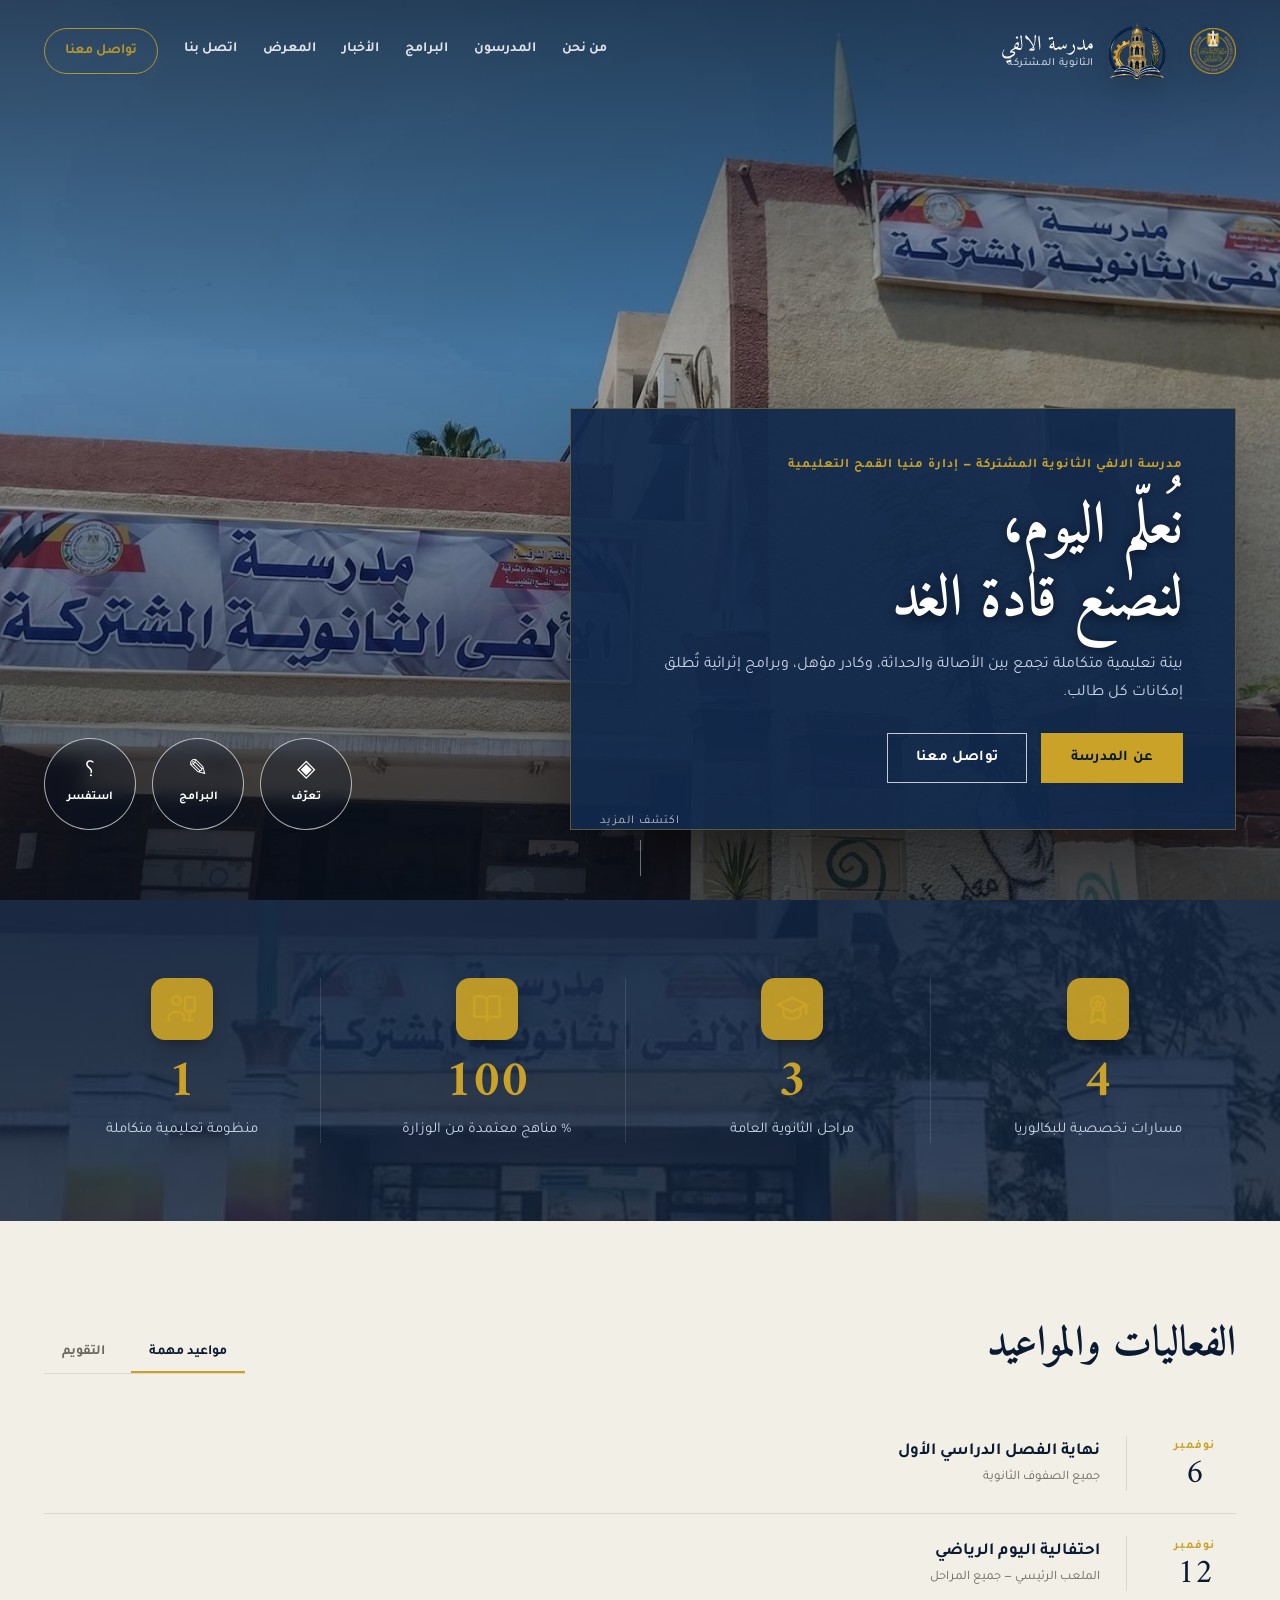
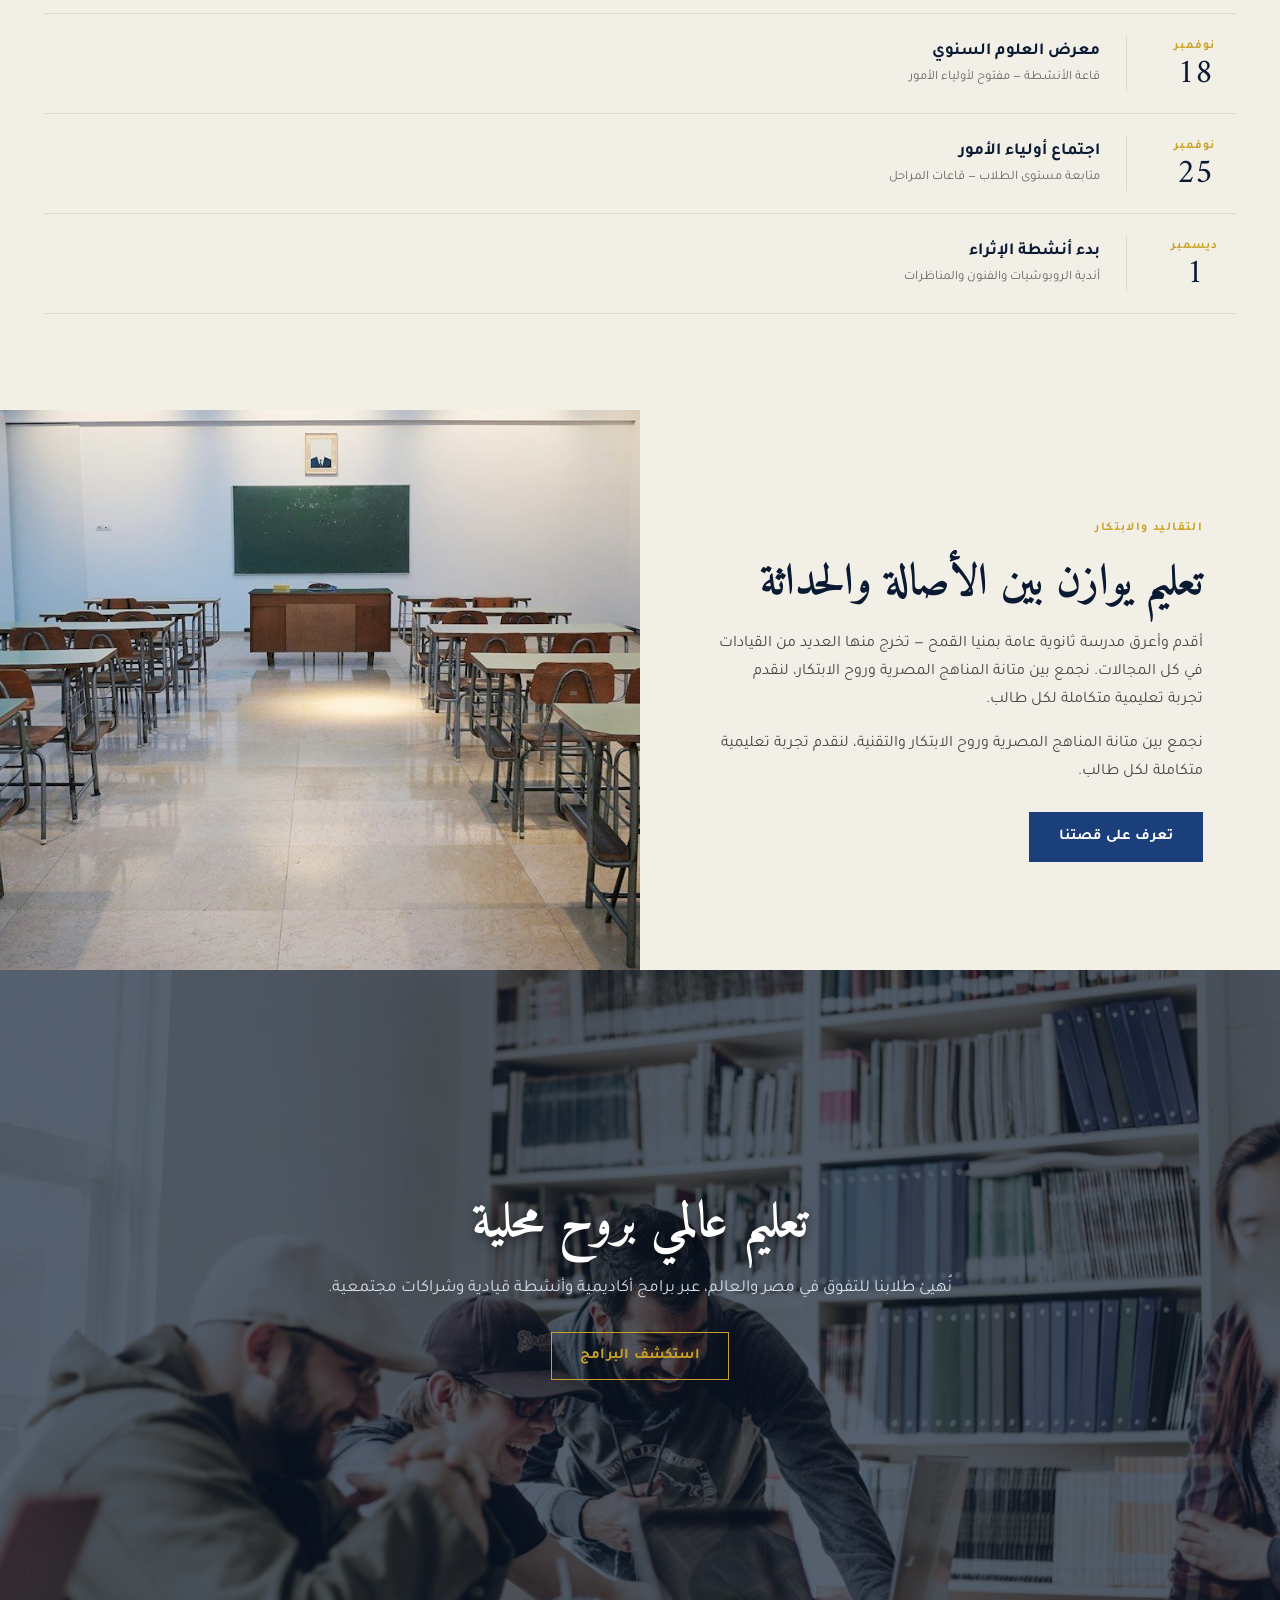
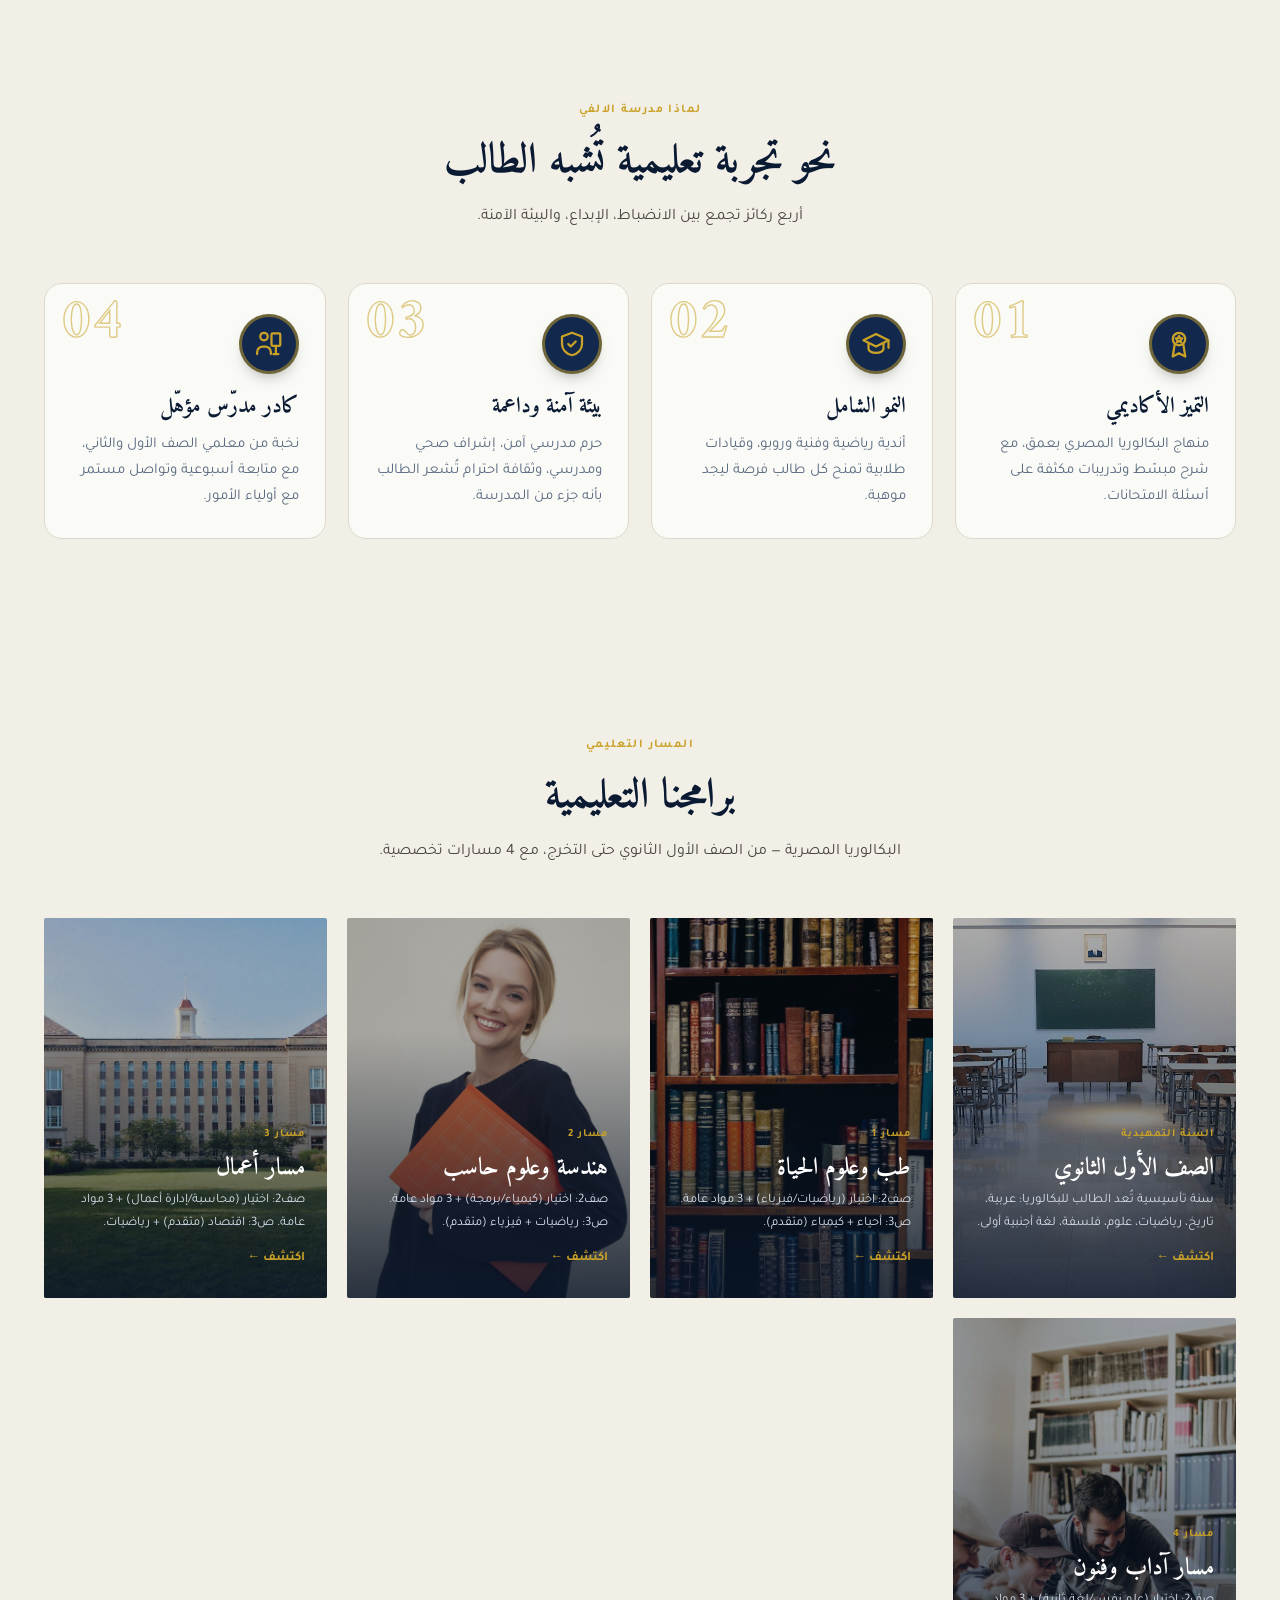
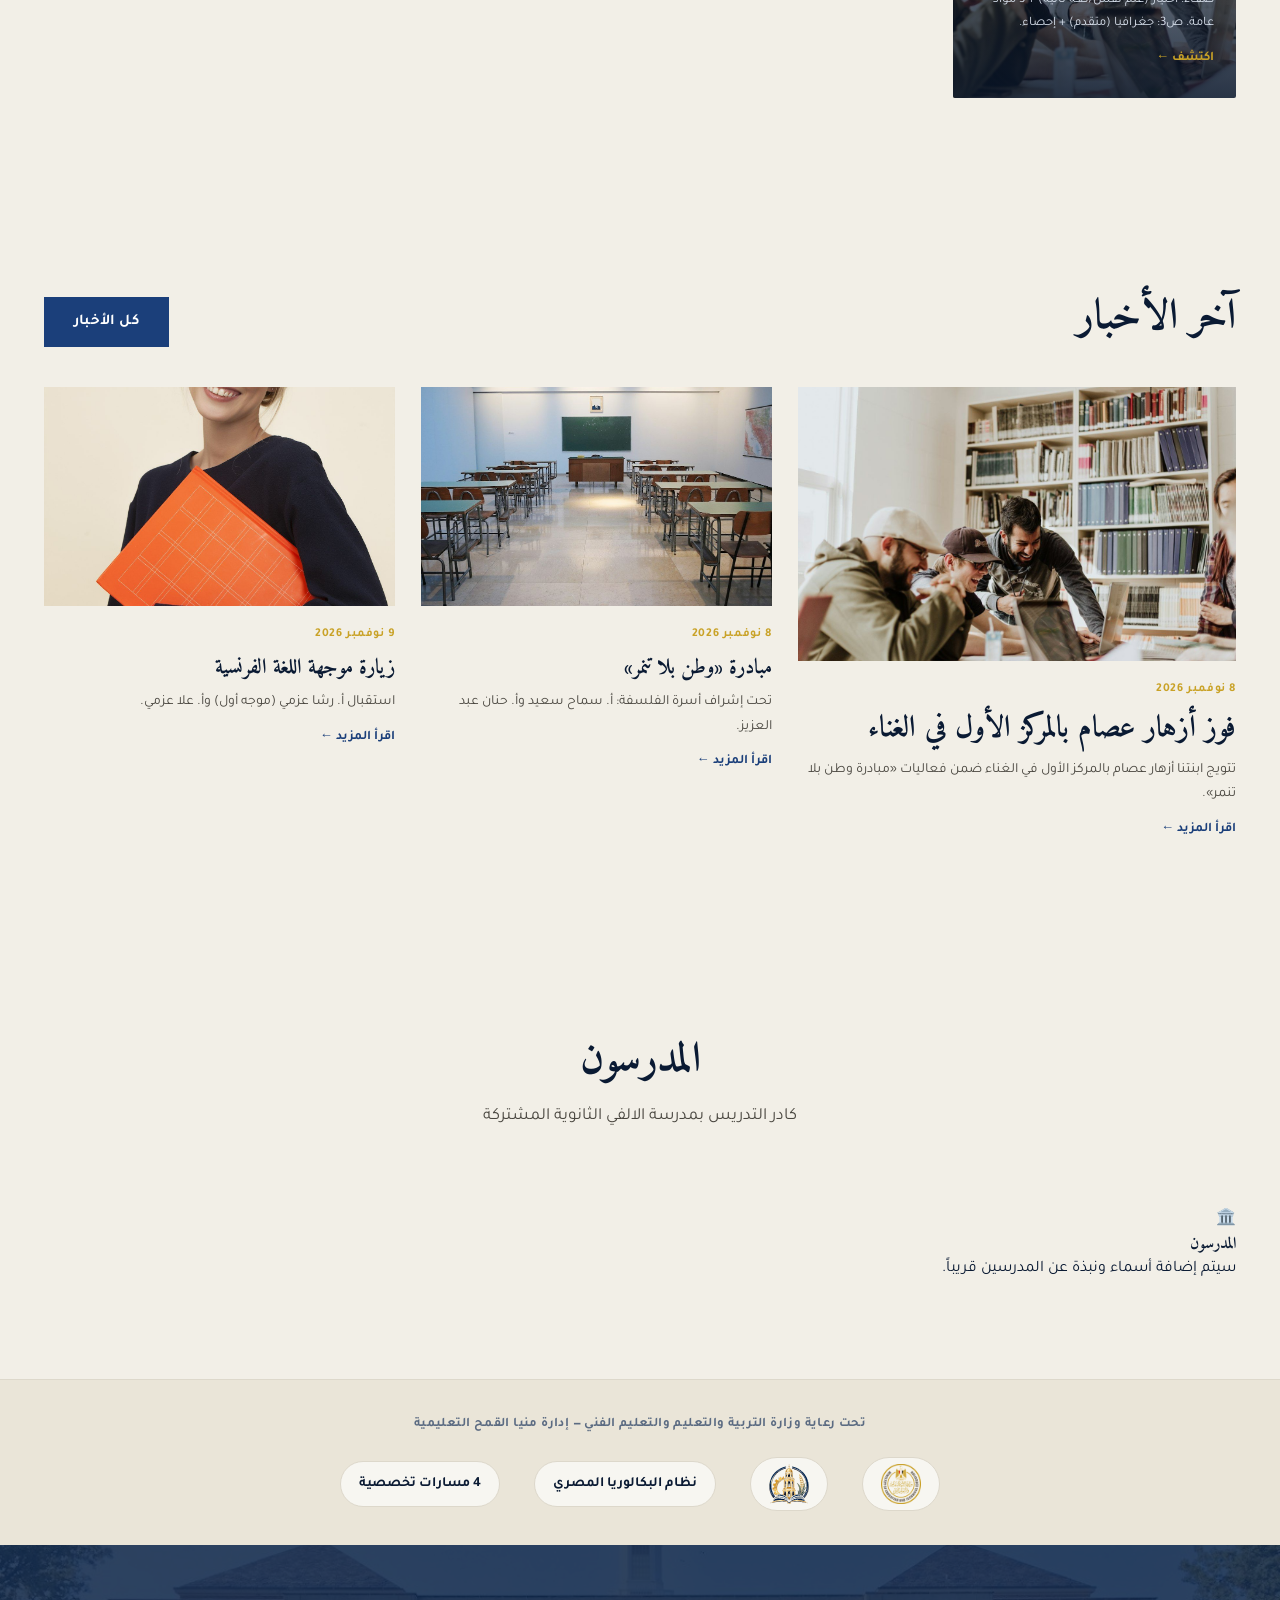
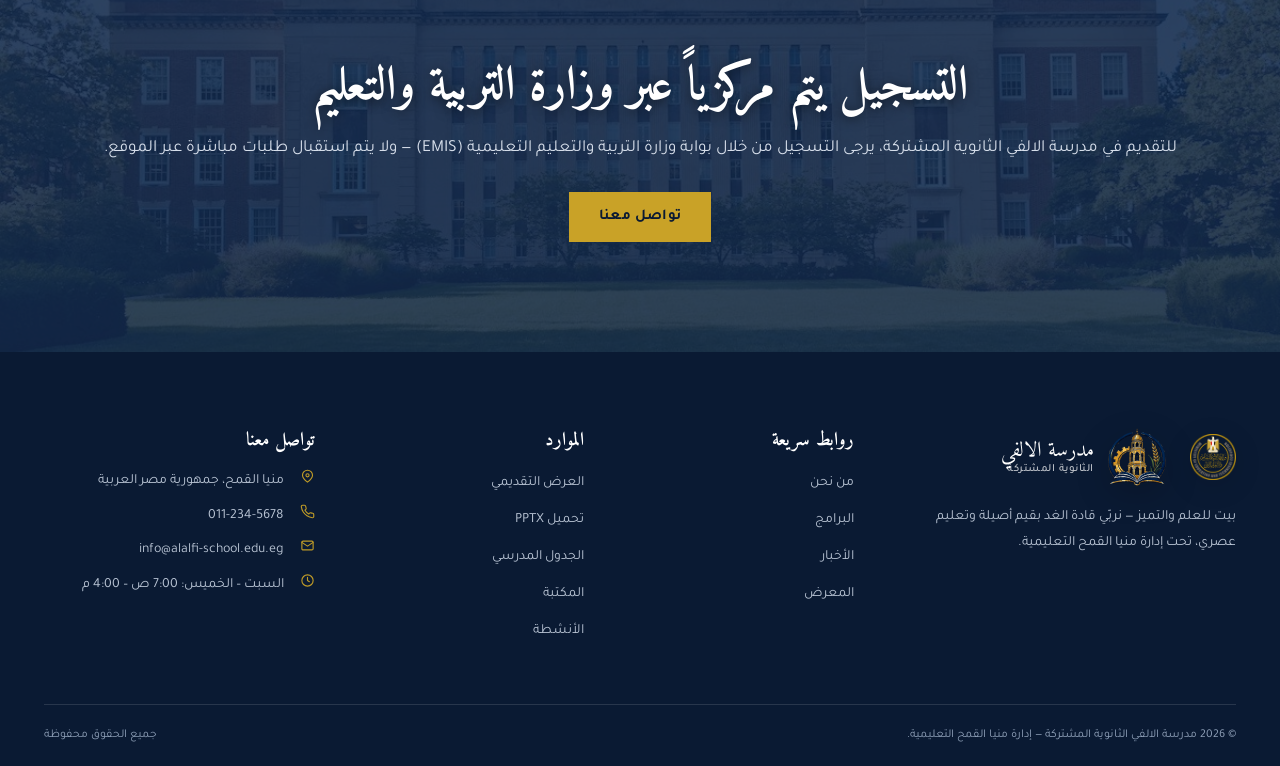
==== commit feb5808a: "Optimize: compress images (hero 2.5MB->244KB + srcset), lazy-load below-fold images, modal/cropper/s" ====
--- a/index.html
+++ b/index.html
@@ -61,7 +61,7 @@
   <!-- Hero -->
   <section class="hero-full">
     <div class="hero-media">
-      <img src="images/school-photo-1.png" alt="حرم مدرسة الالفي الثانوية المشتركة">
+      <img src="images/school-photo-1.jpg" srcset="images/school-photo-1-sm.jpg 800w, images/school-photo-1.jpg 1600w" sizes="100vw" fetchpriority="high" alt="حرم مدرسة الالفي الثانوية المشتركة">
     </div>
     <div class="container">
       <div class="hero-caption">
@@ -84,7 +84,7 @@
 
   <!-- Stats band (inspired by counter area) -->
   <section class="stats-band stats-photo">
-    <div class="stats-bg"><img src="images/school-photo-2.png" alt="طلاب مدرسة الالفي"></div>
+    <div class="stats-bg"><img src="images/school-photo-2.jpg" loading="lazy" alt="طلاب مدرسة الالفي"></div>
     <div class="container">
       <div class="stats-grid">
         <div class="stat">
@@ -184,14 +184,14 @@
         <a href="about.html" class="btn btn-dark">تعرف على قصتنا</a>
       </div>
       <div class="split-image">
-        <img src="images/classroom.jpg" alt="فصل دراسي في مدرسة الالفي">
+        <img src="images/classroom.jpg" alt="فصل دراسي في مدرسة الالفي" loading="lazy" decoding="async" loading="lazy" decoding="async">
       </div>
     </div>
   </section>
 
   <!-- Image band -->
   <section class="image-band">
-    <img src="images/students.jpg" alt="طلاب المدرسة">
+    <img src="images/students.jpg" alt="طلاب المدرسة" loading="lazy" decoding="async">
     <div class="image-band-content">
       <h2>تعليم عالمي بروح محلية</h2>
       <p>نُهيئ طلابنا للتفوق في مصر والعالم، عبر برامج أكاديمية وأنشطة قيادية وشراكات مجتمعية.</p>
@@ -246,7 +246,7 @@
       </div>
       <div class="prog-grid" id="prog-grid">
         <a href="programs.html" class="prog-tile">
-          <img src="images/classroom.jpg" alt="الصف الأول الثانوي — المرحلة التمهيدية">
+          <img src="images/classroom.jpg" alt="الصف الأول الثانوي — المرحلة التمهيدية" loading="lazy" decoding="async">
           <div class="prog-tile-body">
             <span class="age">السنة التمهيدية</span>
             <h3>الصف الأول الثانوي</h3>
@@ -255,7 +255,7 @@
           </div>
         </a>
         <a href="programs.html" class="prog-tile">
-          <img src="images/library.jpg" alt="البكالوريا — مسار طب وعلوم الحياة">
+          <img src="images/library.jpg" alt="البكالوريا — مسار طب وعلوم الحياة" loading="lazy" decoding="async">
           <div class="prog-tile-body">
             <span class="age">مسار 1</span>
             <h3>طب وعلوم الحياة</h3>
@@ -264,7 +264,7 @@
           </div>
         </a>
         <a href="programs.html" class="prog-tile">
-          <img src="images/teacher.jpg" alt="البكالوريا — مسار هندسة وعلوم حاسب">
+          <img src="images/teacher.jpg" alt="البكالوريا — مسار هندسة وعلوم حاسب" loading="lazy" decoding="async">
           <div class="prog-tile-body">
             <span class="age">مسار 2</span>
             <h3>هندسة وعلوم حاسب</h3>
@@ -273,7 +273,7 @@
           </div>
         </a>
         <a href="programs.html" class="prog-tile">
-          <img src="images/campus.jpg" alt="البكالوريا — مسار أعمال">
+          <img src="images/campus.jpg" alt="البكالوريا — مسار أعمال" loading="lazy" decoding="async">
           <div class="prog-tile-body">
             <span class="age">مسار 3</span>
             <h3>مسار أعمال</h3>
@@ -282,7 +282,7 @@
           </div>
         </a>
         <a href="programs.html" class="prog-tile">
-          <img src="images/students.jpg" alt="البكالوريا — مسار آداب وفنون">
+          <img src="images/students.jpg" alt="البكالوريا — مسار آداب وفنون" loading="lazy" decoding="async">
           <div class="prog-tile-body">
             <span class="age">مسار 4</span>
             <h3>مسار آداب وفنون</h3>
@@ -303,21 +303,21 @@
       </div>
       <div class="news-ed-grid" id="news-grid">
         <article class="news-ed-card feature">
-          <div class="thumb"><img src="images/students.jpg" alt="فوز أزهار عصام بالمركز الأول غناء"></div>
+          <div class="thumb"><img src="images/students.jpg" alt="فوز أزهار عصام بالمركز الأول غناء" loading="lazy" decoding="async"></div>
           <div class="news-ed-meta">8 نوفمبر 2026</div>
           <h3>فوز أزهار عصام بالمركز الأول في الغناء</h3>
           <p>تتويج ابنتنا أزهار عصام بالمركز الأول في الغناء ضمن فعاليات «مبادرة وطن بلا تنمر».</p>
           <a href="news.html" class="read">اقرأ المزيد ←</a>
         </article>
         <article class="news-ed-card">
-          <div class="thumb"><img src="images/classroom.jpg" alt="مبادرة وطن بلا تنمر"></div>
+          <div class="thumb"><img src="images/classroom.jpg" alt="مبادرة وطن بلا تنمر" loading="lazy" decoding="async"></div>
           <div class="news-ed-meta">8 نوفمبر 2026</div>
           <h3>مبادرة «وطن بلا تنمر»</h3>
           <p>تحت إشراف أسرة الفلسفة: أ. سماح سعيد وأ. حنان عبد العزيز.</p>
           <a href="news.html" class="read">اقرأ المزيد ←</a>
         </article>
         <article class="news-ed-card">
-          <div class="thumb"><img src="images/teacher.jpg" alt="زيارة موجهة اللغة الفرنسية"></div>
+          <div class="thumb"><img src="images/teacher.jpg" alt="زيارة موجهة اللغة الفرنسية" loading="lazy" decoding="async"></div>
           <div class="news-ed-meta">9 نوفمبر 2026</div>
           <h3>زيارة موجهة اللغة الفرنسية</h3>
           <p>استقبال أ. رشا عزمي (موجه أول) وأ. علا عزمي.</p>
@@ -358,7 +358,7 @@
 
   <!-- CTA -->
   <section class="cta-editorial">
-    <img src="images/campus.jpg" alt="حرم مدرسة الالفي">
+    <img src="images/campus.jpg" alt="حرم مدرسة الالفي" loading="lazy" decoding="async">
     <div class="container">
       <h2 id="cta-title">التسجيل يتم مركزياً عبر وزارة التربية والتعليم</h2>
       <p id="cta-text">للتقديم في مدرسة الالفي الثانوية المشتركة، يرجى التسجيل من خلال بوابة وزارة التربية والتعليم التعليمية (EMIS) — ولا يتم استقبال طلبات مباشرة عبر الموقع.</p>
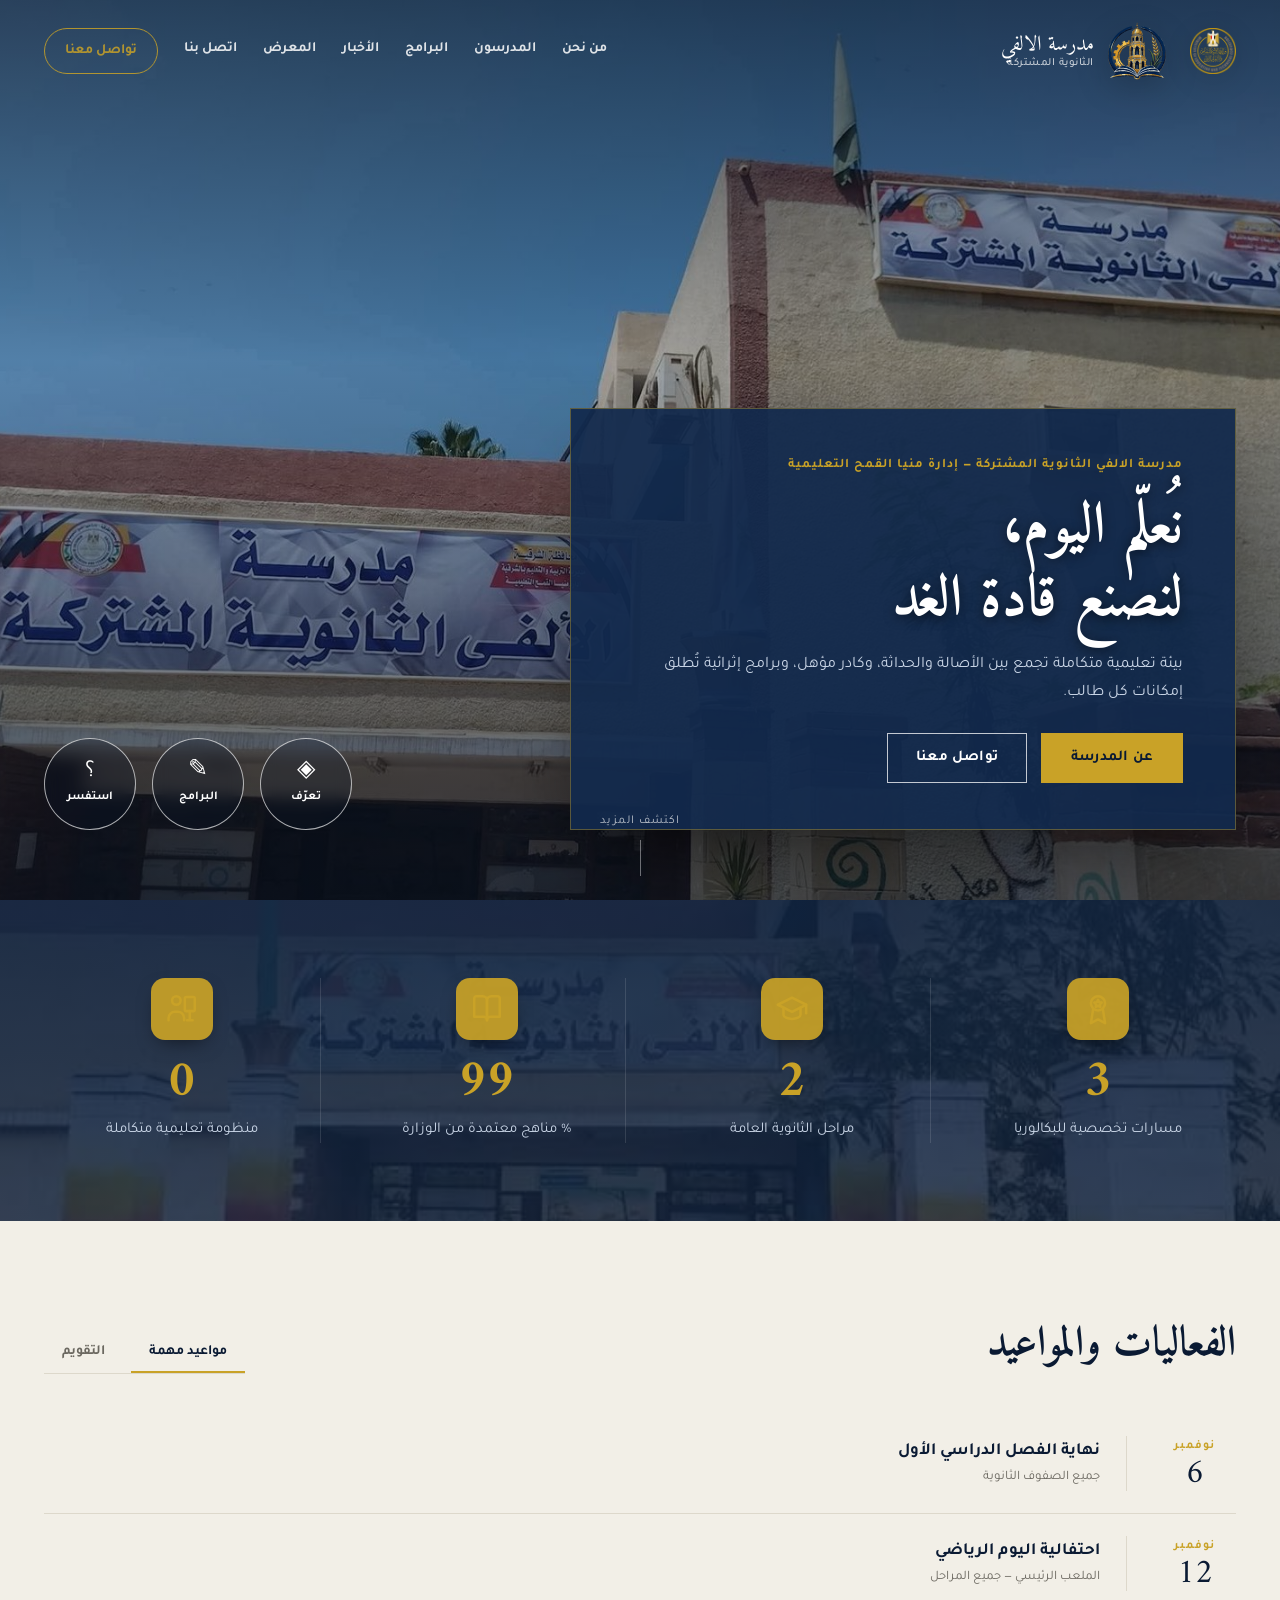
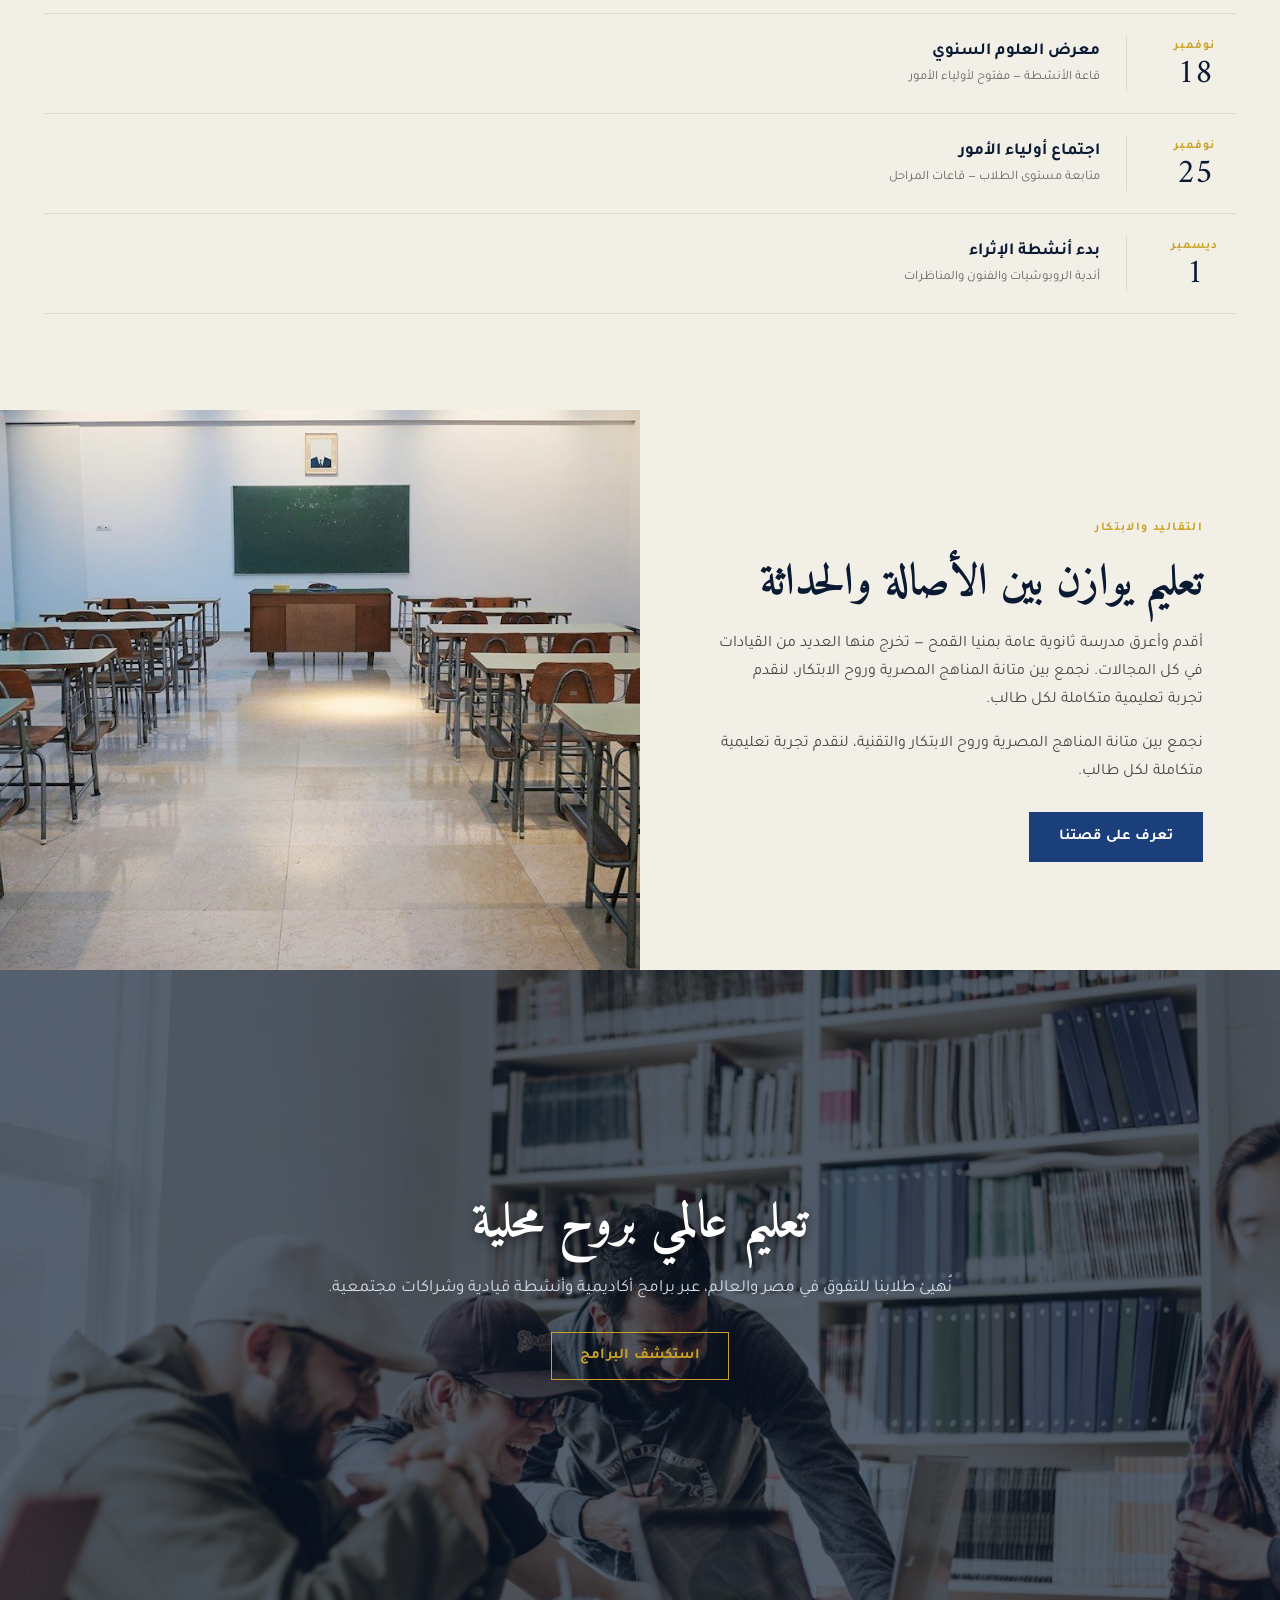
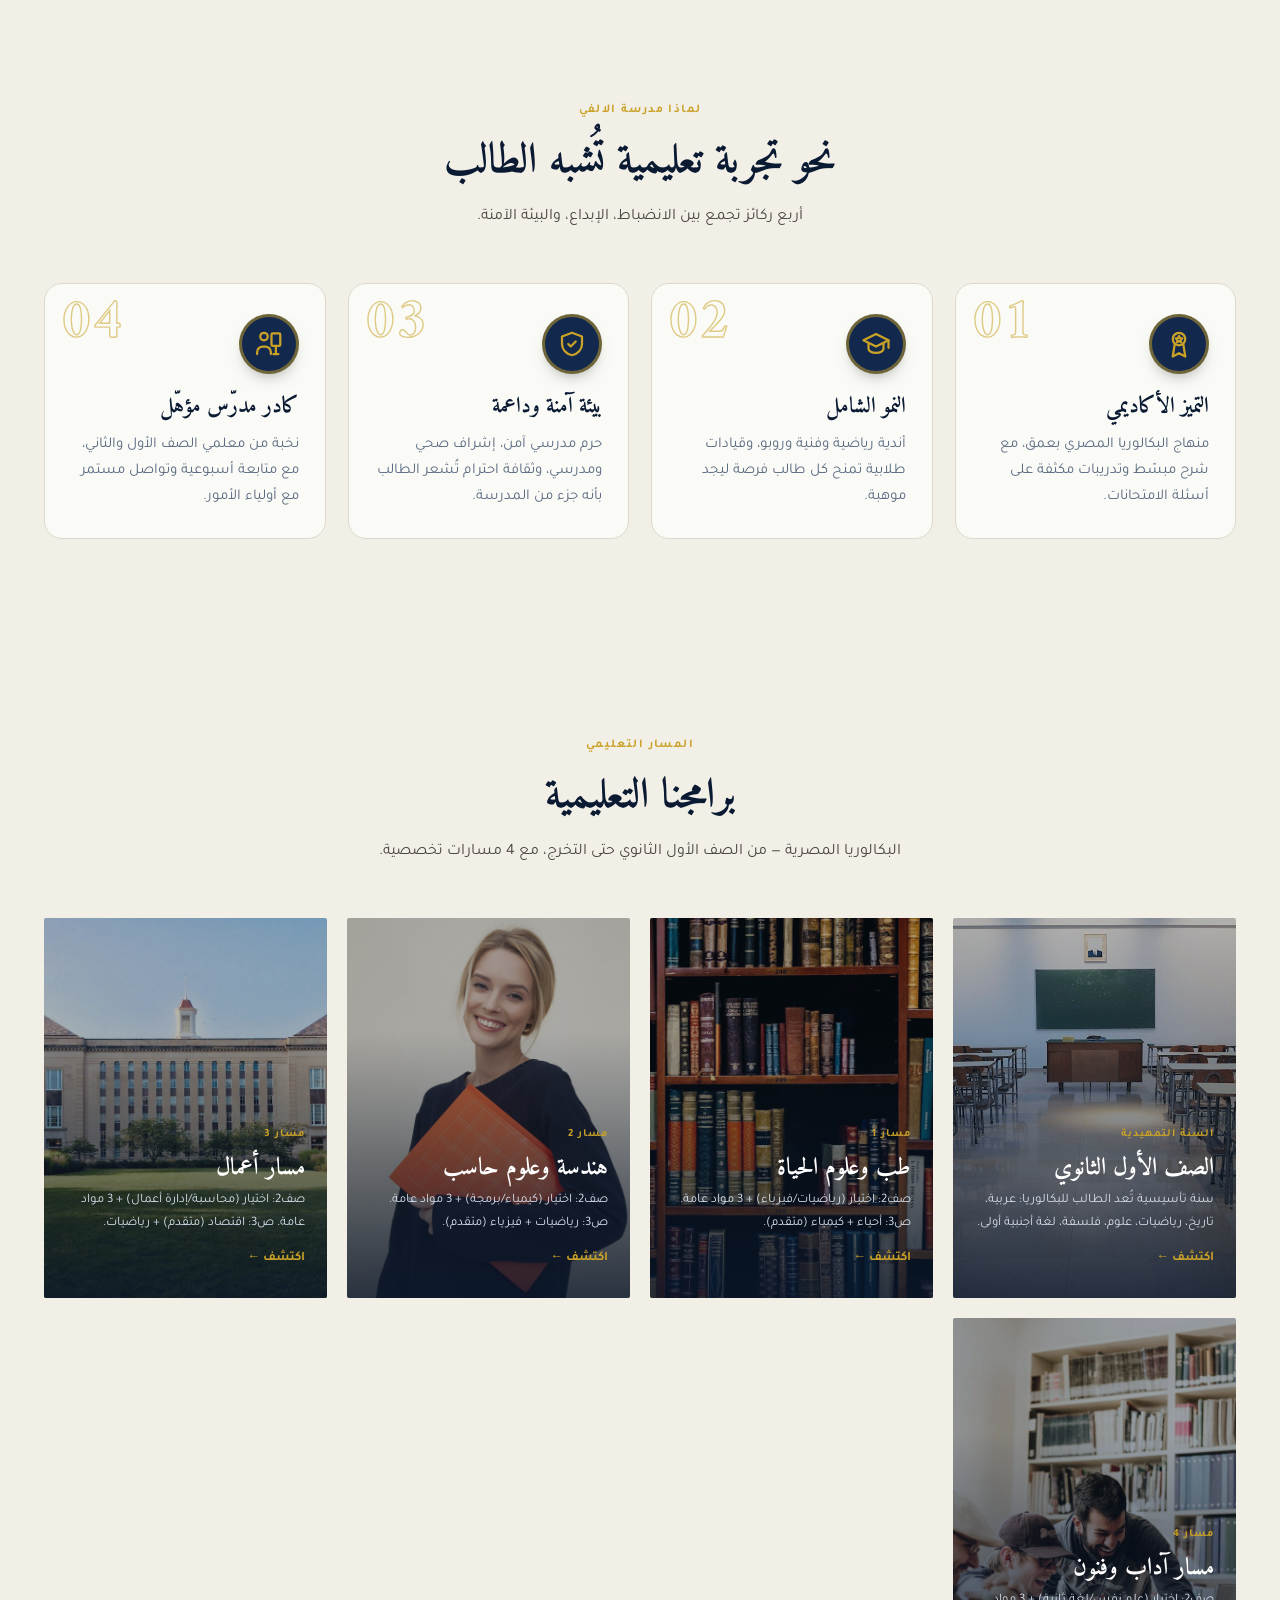
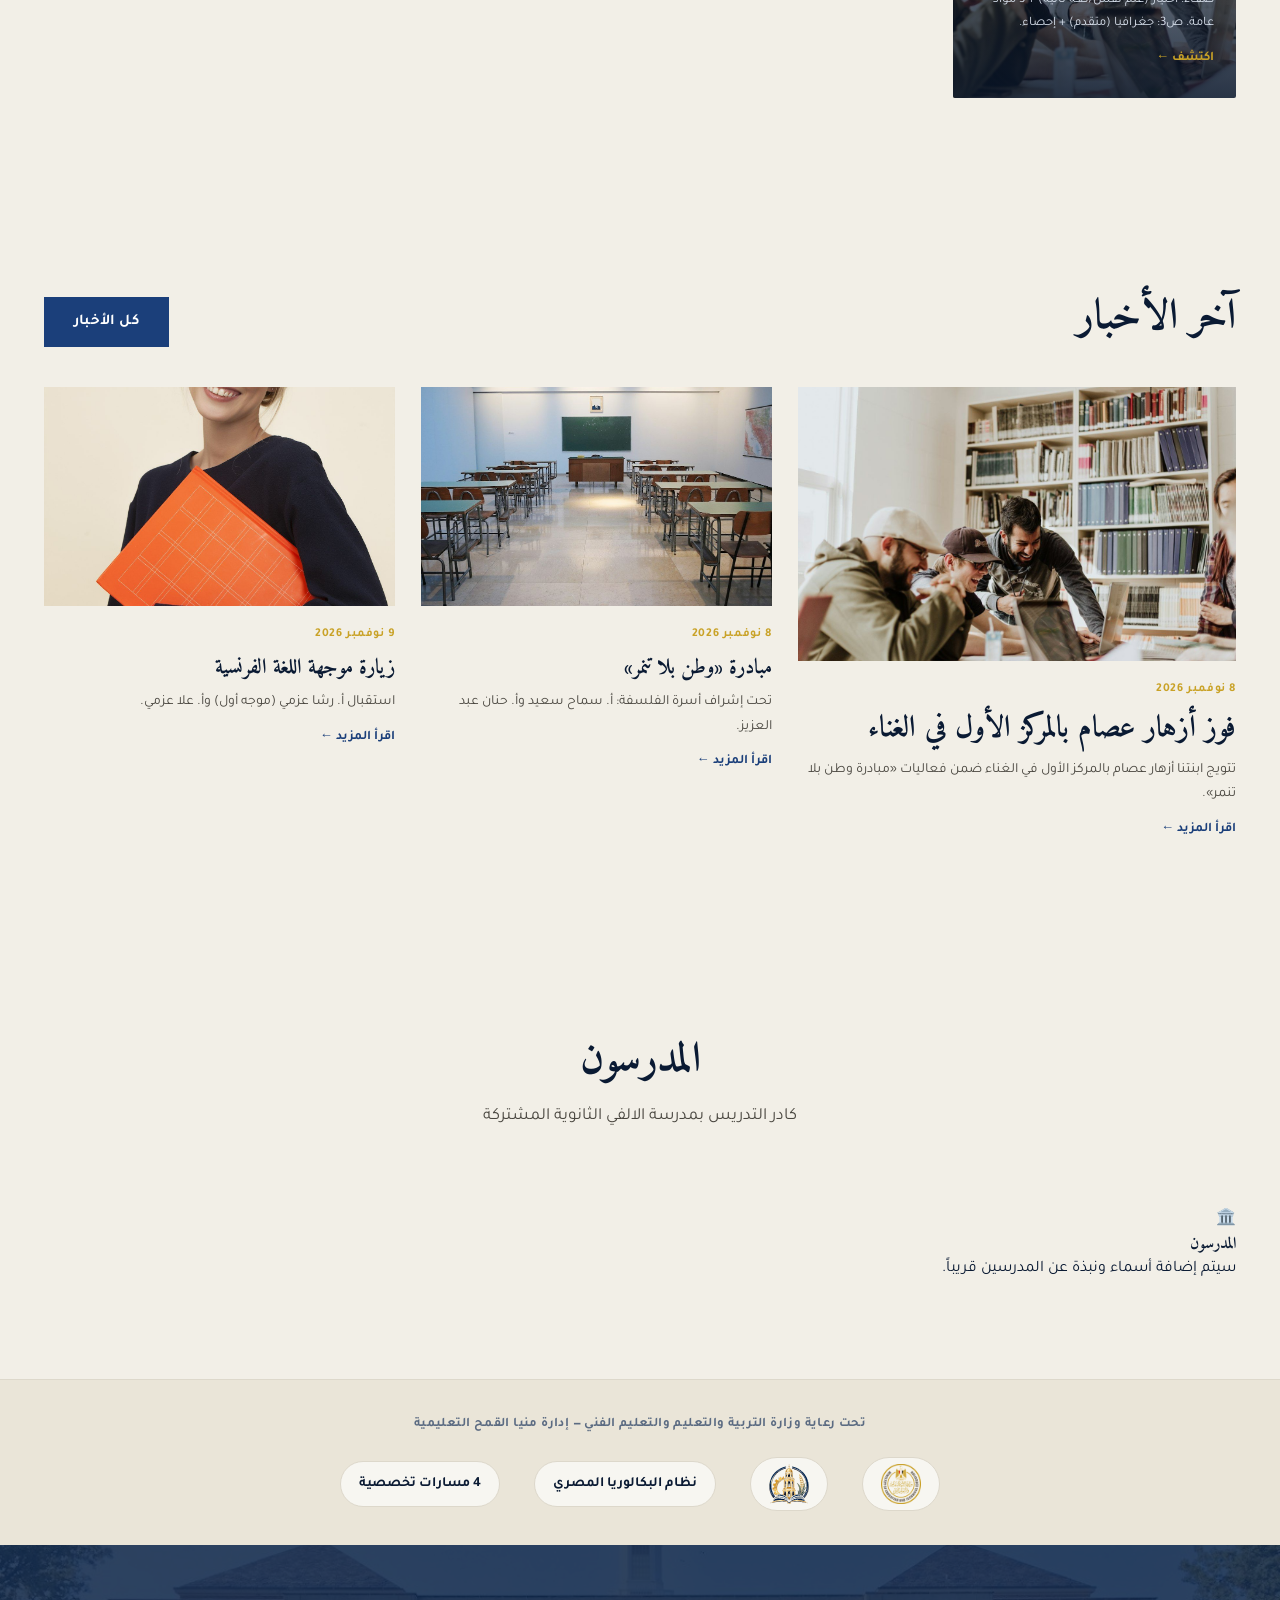
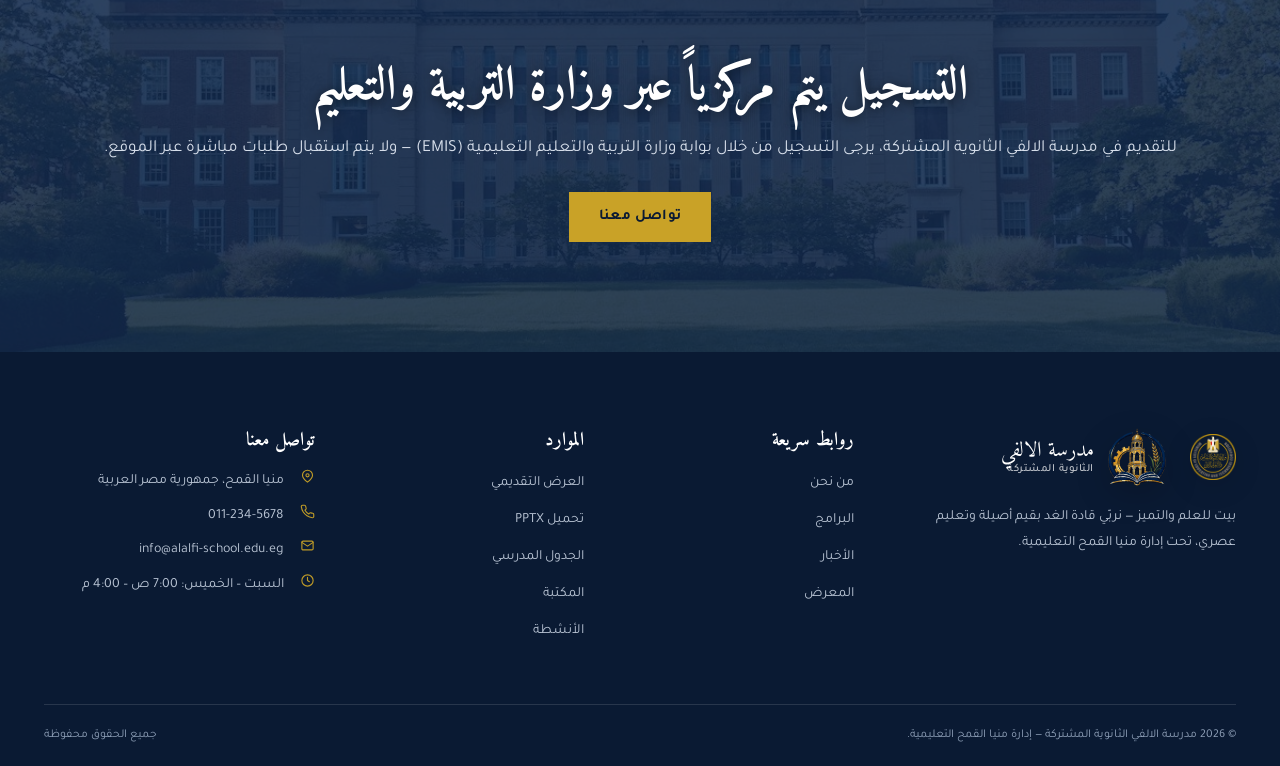
==== commit a9277b85: "Fix stale cache: version all css/js refs + no-cache headers so updates reach the browser" ====
--- a/index.html
+++ b/index.html
@@ -17,8 +17,8 @@
 <link rel="preconnect" href="https://fonts.googleapis.com">
 <link rel="preconnect" href="https://fonts.gstatic.com" crossorigin>
 <link href="https://fonts.googleapis.com/css2?family=Amiri:wght@400;700&family=Tajawal:wght@400;500;700;800;900&display=swap" rel="stylesheet">
-<link rel="stylesheet" href="css/style.css">
-<link rel="stylesheet" href="css/editorial.css">
+<link rel="stylesheet" href="css/style.css?v=20261112">
+<link rel="stylesheet" href="css/editorial.css?v=20261112">
 <script type="application/ld+json">
 {
   "@context": "https://schema.org",
@@ -412,7 +412,7 @@
   </div>
 </footer>
 
-<script src="js/content.js"></script>
-<script src="js/main.js"></script>
+<script src="js/content.js?v=20261112"></script>
+<script src="js/main.js?v=20261112"></script>
 </body>
 </html>
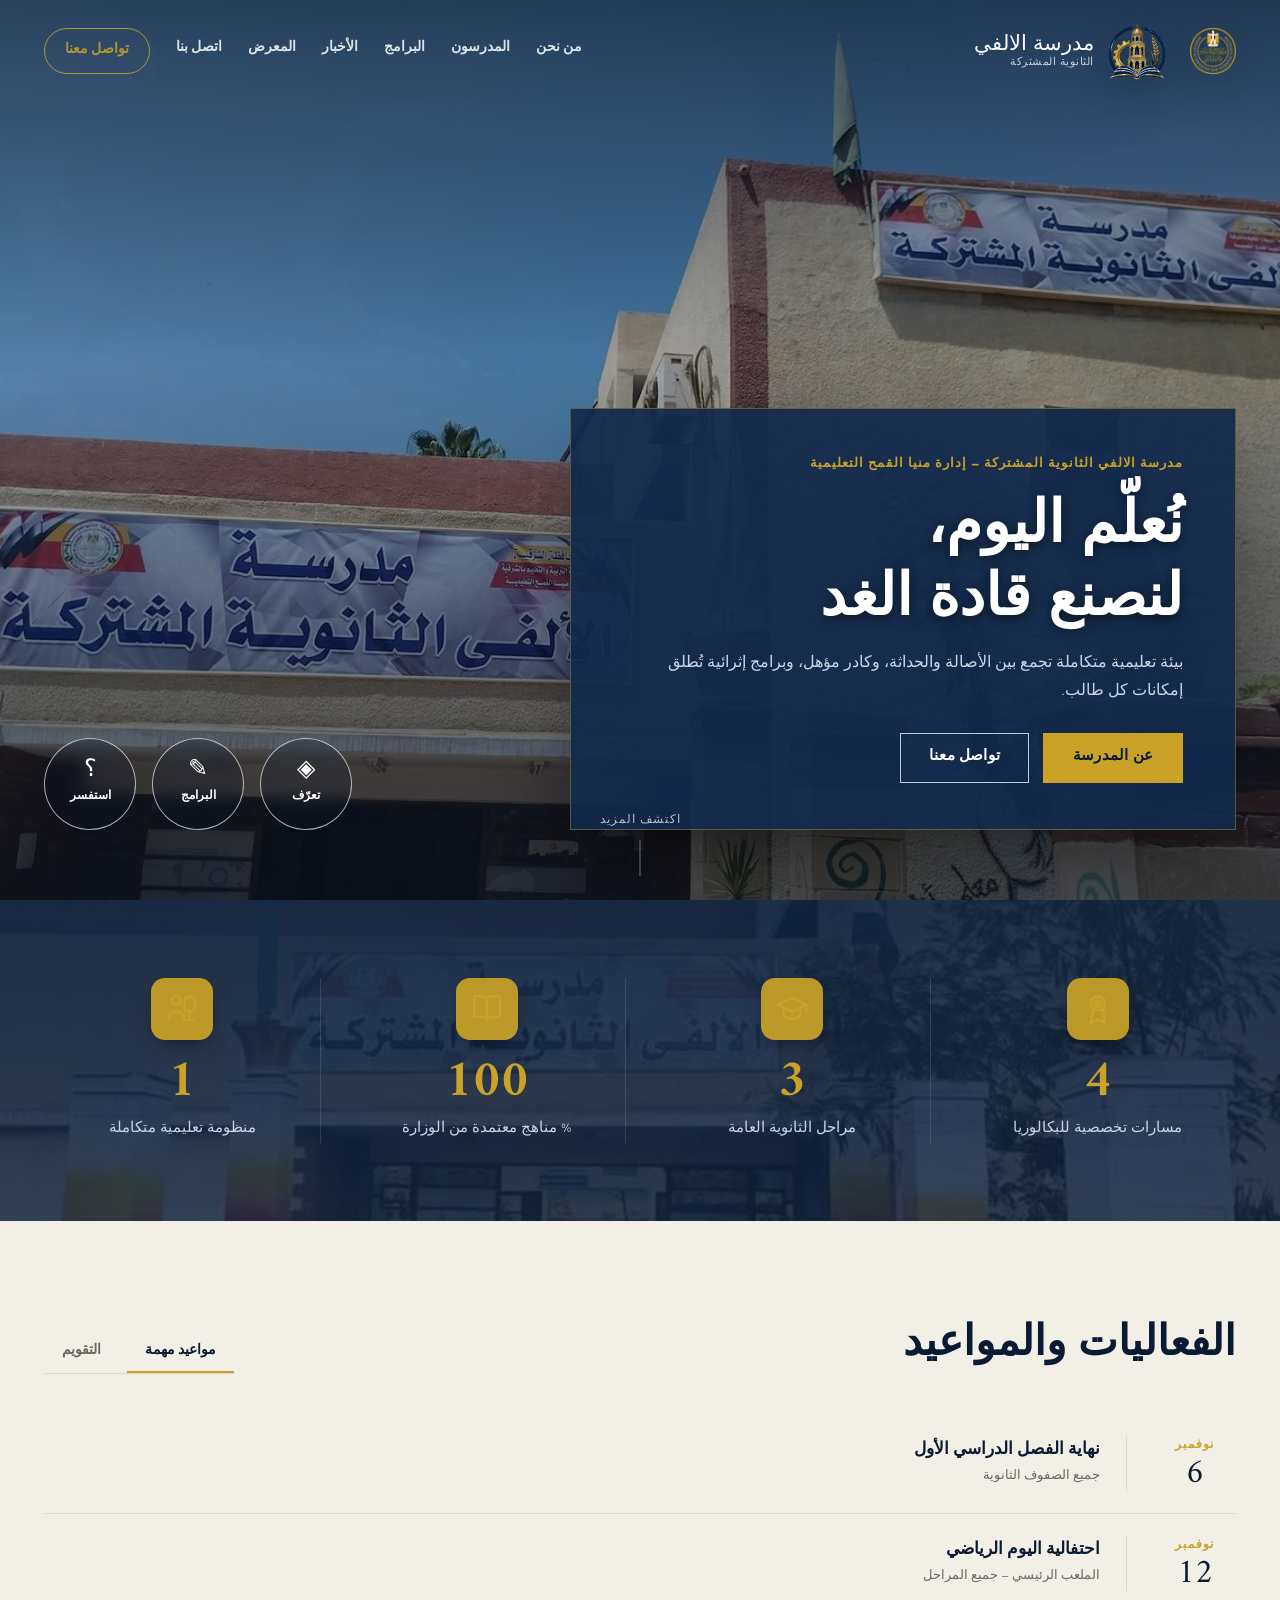
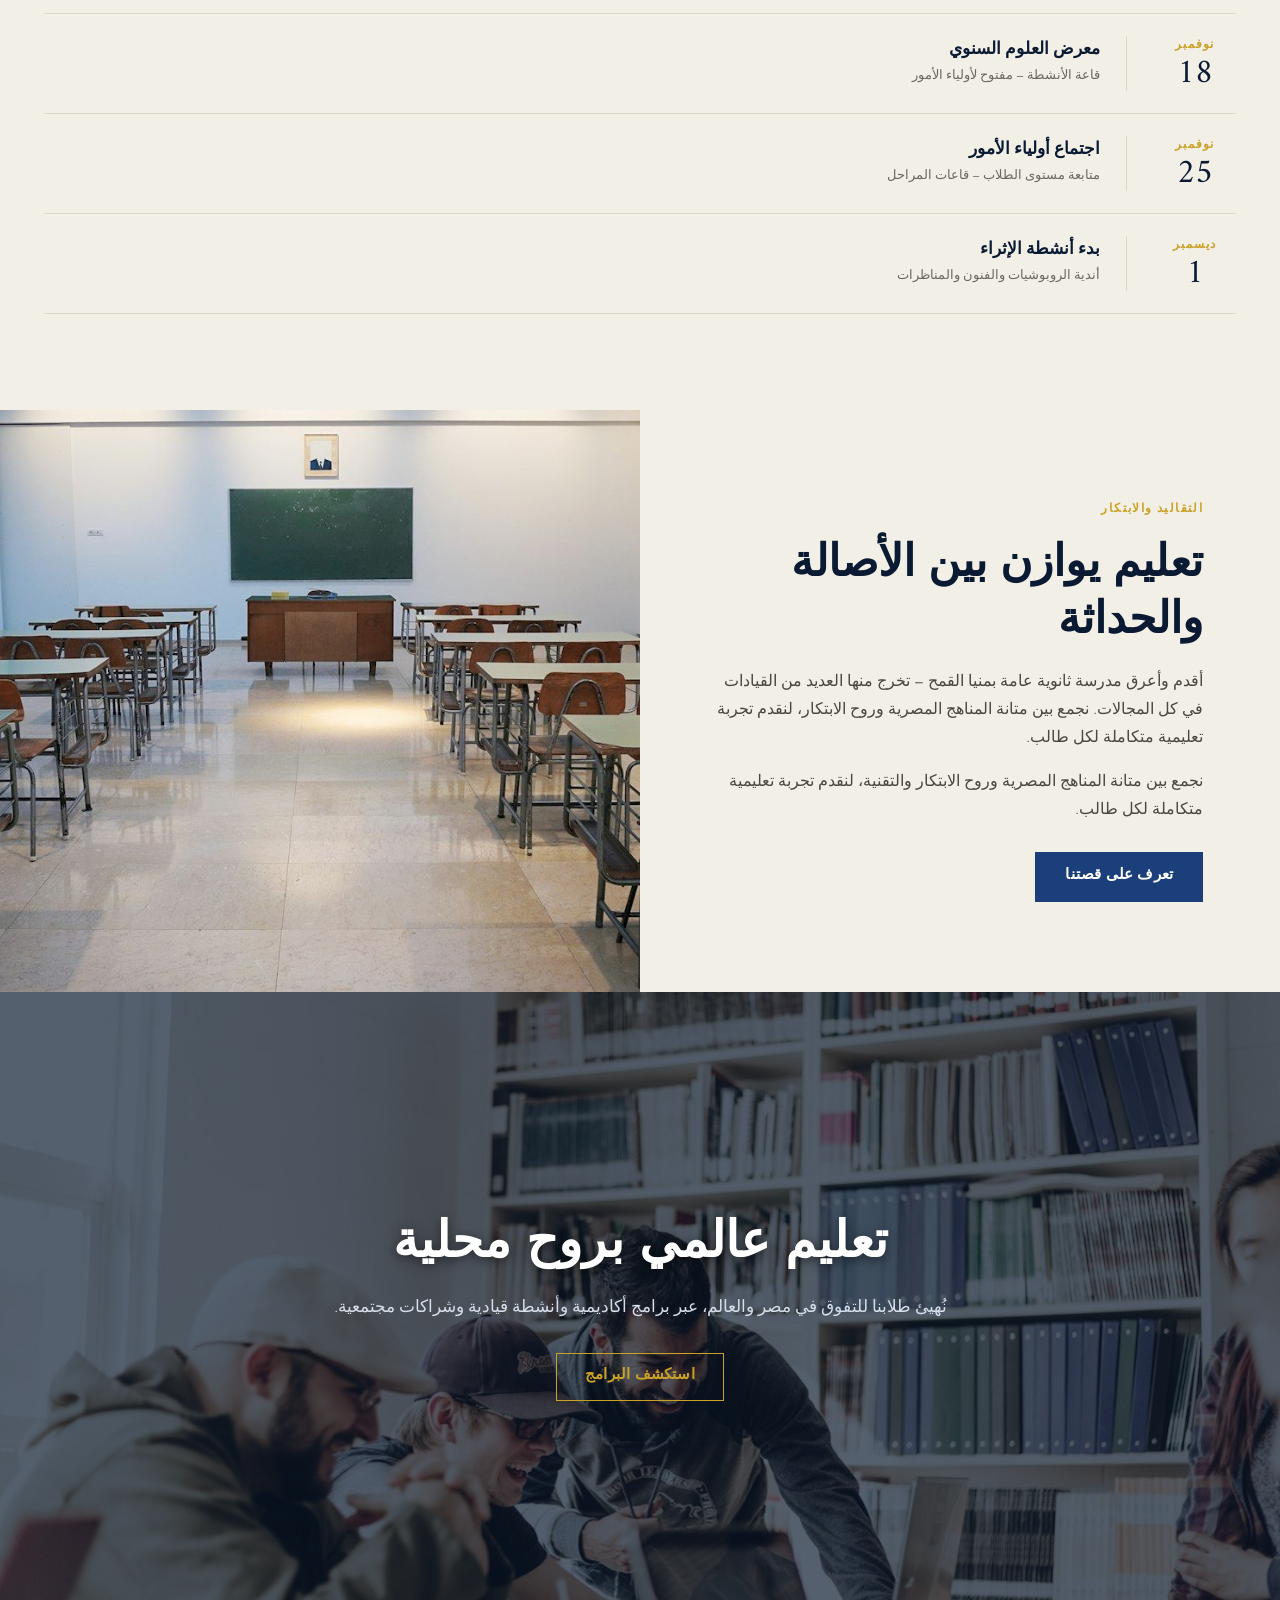
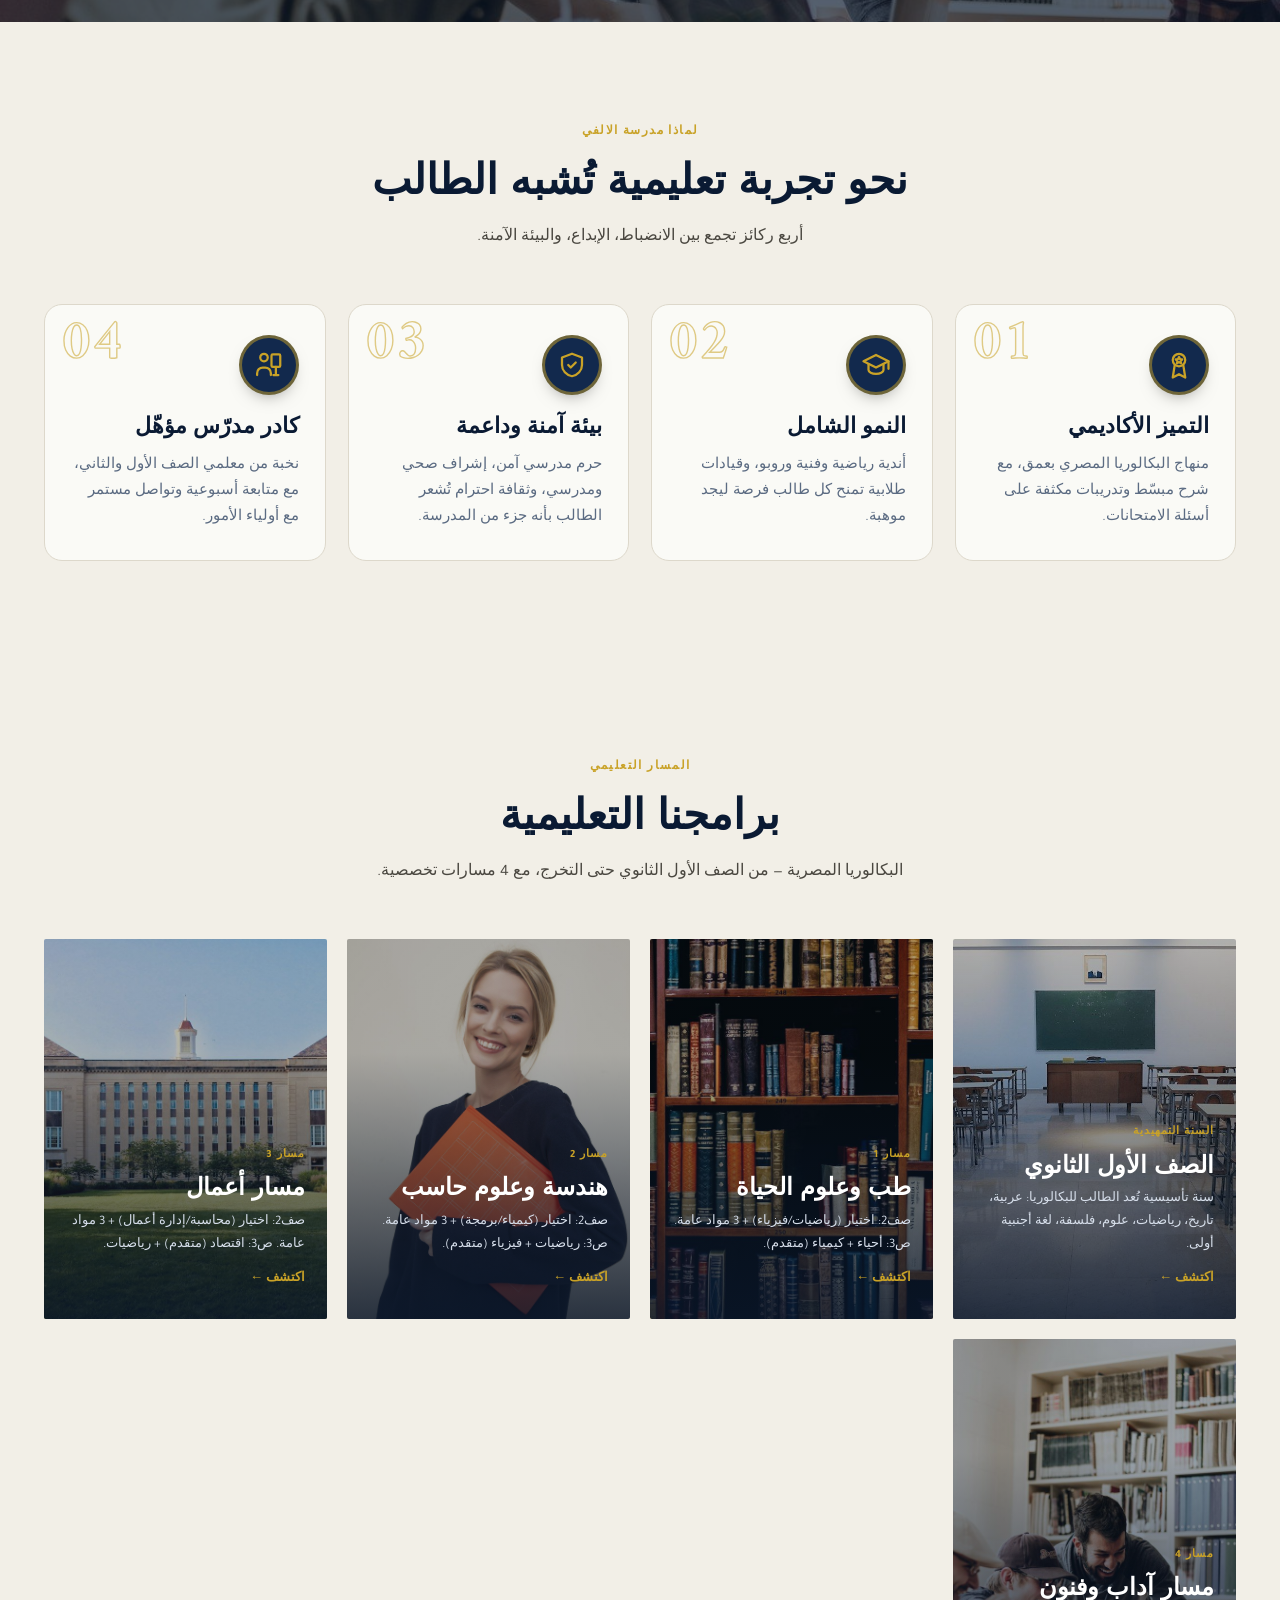
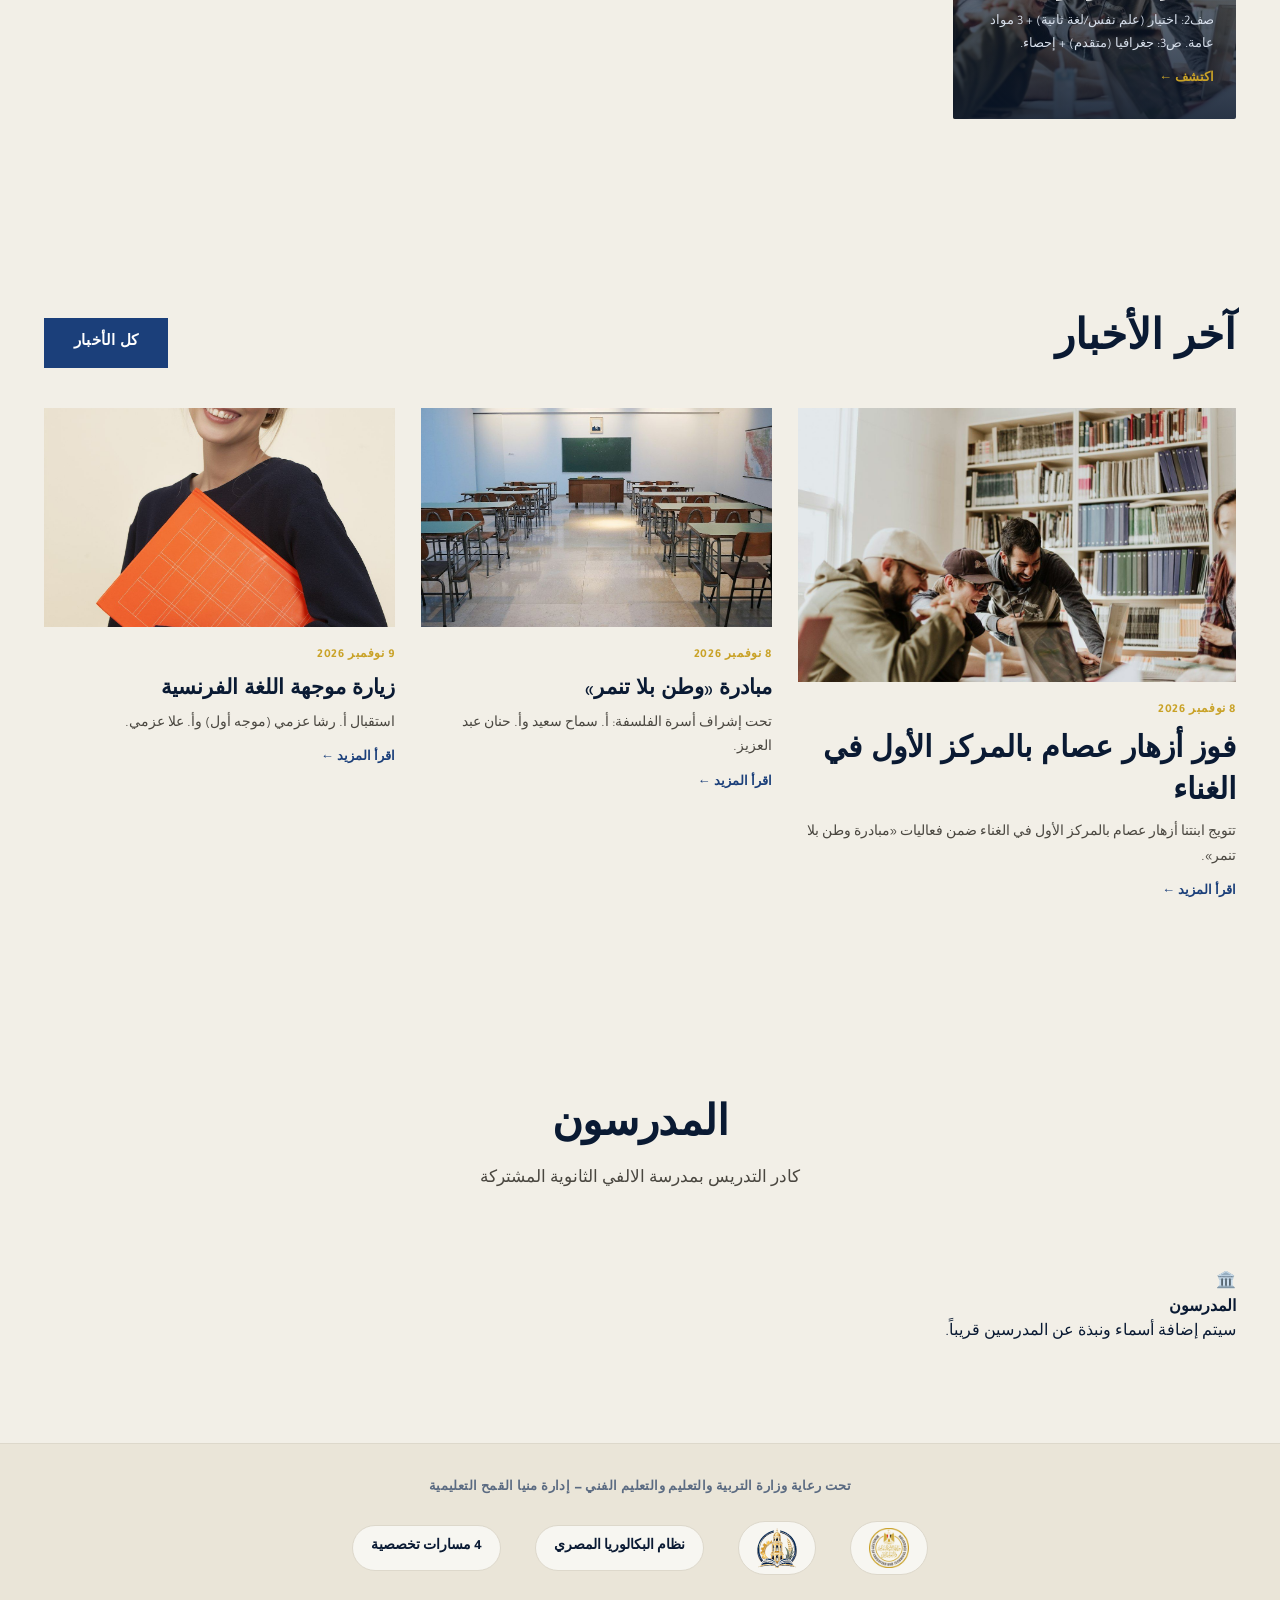
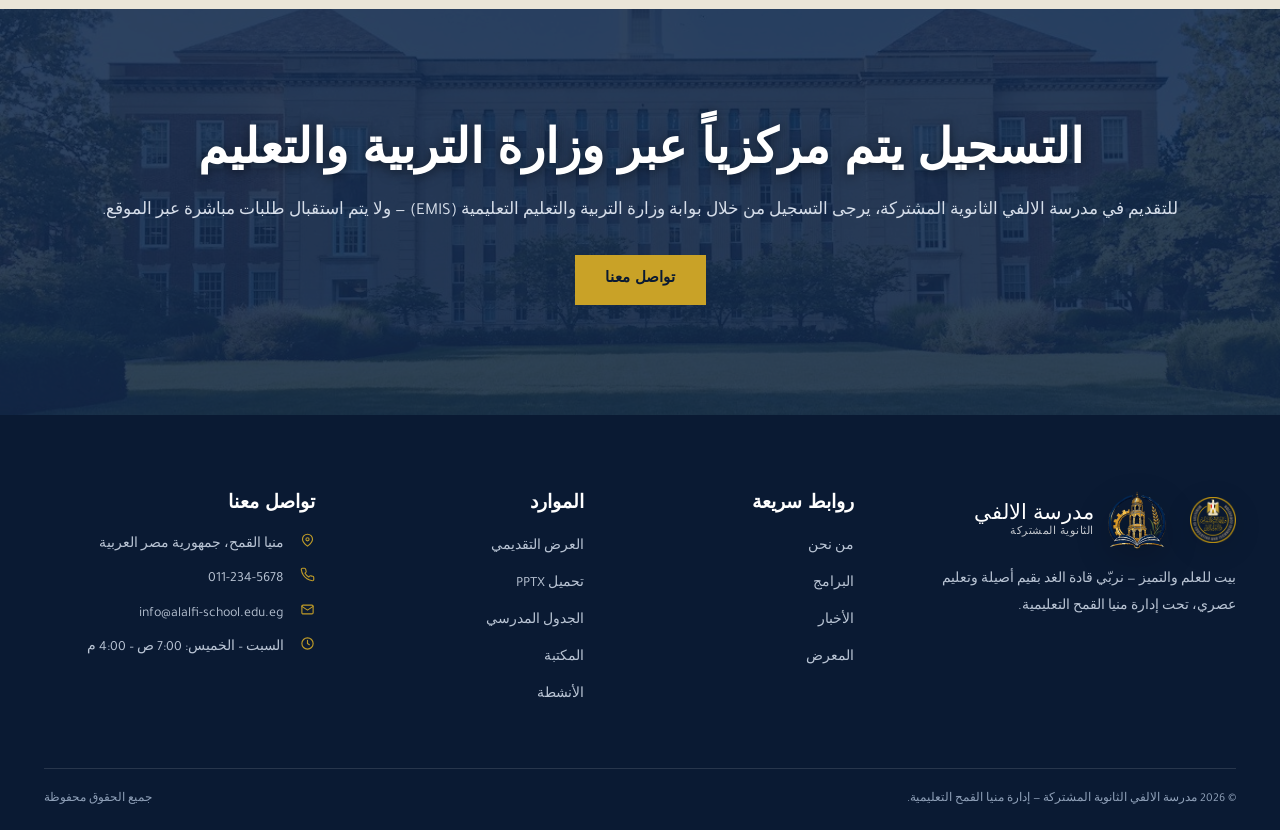
==== commit c7884fa9: "Self-host the fonts: fix broken Arabic letter joining (Google Fonts unicode-range subsetting)" ====
--- a/index.html
+++ b/index.html
@@ -14,9 +14,7 @@
 <meta property="og:description" content="بيت للعلم والتميز — إدارة منيا القمح التعليمية.">
 <meta property="og:type" content="website">
 <meta property="og:locale" content="ar_EG">
-<link rel="preconnect" href="https://fonts.googleapis.com">
-<link rel="preconnect" href="https://fonts.gstatic.com" crossorigin>
-<link href="https://fonts.googleapis.com/css2?family=Amiri:wght@400;700&family=Tajawal:wght@400;500;700;800;900&display=swap" rel="stylesheet">
+  <link rel="stylesheet" href="css/fonts.css?v=20261112">
 <link rel="stylesheet" href="css/style.css?v=20261112">
 <link rel="stylesheet" href="css/editorial.css?v=20261112">
 <script type="application/ld+json">
--- a/css/fonts.css
+++ b/css/fonts.css
@@ -0,0 +1,57 @@
+/* =========================================================
+   الخطوط مستضافة عندنا (مش من Google Fonts)
+   السبب: تحميل Tajawal من Google Fonts بيخلّي الحروف العربية
+   ما تتوصّلش ببعضها (مشكلة unicode-range في كروم).
+   نفس ملفات الخط بس محفوظة عندنا وبتصحّ العربية 100%.
+   ========================================================= */
+
+@font-face {
+  font-family: 'Tajawal';
+  font-style: normal;
+  font-weight: 400;
+  font-display: swap;
+  src: url('../fonts/Tajawal-400.ttf') format('truetype');
+}
+@font-face {
+  font-family: 'Tajawal';
+  font-style: normal;
+  font-weight: 500;
+  font-display: swap;
+  src: url('../fonts/Tajawal-500.ttf') format('truetype');
+}
+@font-face {
+  font-family: 'Tajawal';
+  font-style: normal;
+  font-weight: 700;
+  font-display: swap;
+  src: url('../fonts/Tajawal-700.ttf') format('truetype');
+}
+@font-face {
+  font-family: 'Tajawal';
+  font-style: normal;
+  font-weight: 800;
+  font-display: swap;
+  src: url('../fonts/Tajawal-800.ttf') format('truetype');
+}
+@font-face {
+  font-family: 'Tajawal';
+  font-style: normal;
+  font-weight: 900;
+  font-display: swap;
+  src: url('../fonts/Tajawal-900.ttf') format('truetype');
+}
+
+@font-face {
+  font-family: 'Amiri';
+  font-style: normal;
+  font-weight: 400;
+  font-display: swap;
+  src: url('../fonts/Amiri-400.ttf') format('truetype');
+}
+@font-face {
+  font-family: 'Amiri';
+  font-style: normal;
+  font-weight: 700;
+  font-display: swap;
+  src: url('../fonts/Amiri-700.ttf') format('truetype');
+}
--- a/css/style.css
+++ b/css/style.css
@@ -25,7 +25,7 @@
   --shadow: 0 18px 45px -18px rgba(11, 31, 58, 0.25);
   --shadow-lg: 0 35px 80px -30px rgba(11, 31, 58, 0.35);
   --font-body: 'Tajawal', 'Segoe UI', Tahoma, sans-serif;
-  --font-head: 'Noto Kufi Arabic', 'Tajawal', sans-serif;
+  --font-head: 'Amiri', 'Tajawal', serif;
   --transition: 0.35s cubic-bezier(.2, .8, .2, 1);
   --container: 1200px;
 }
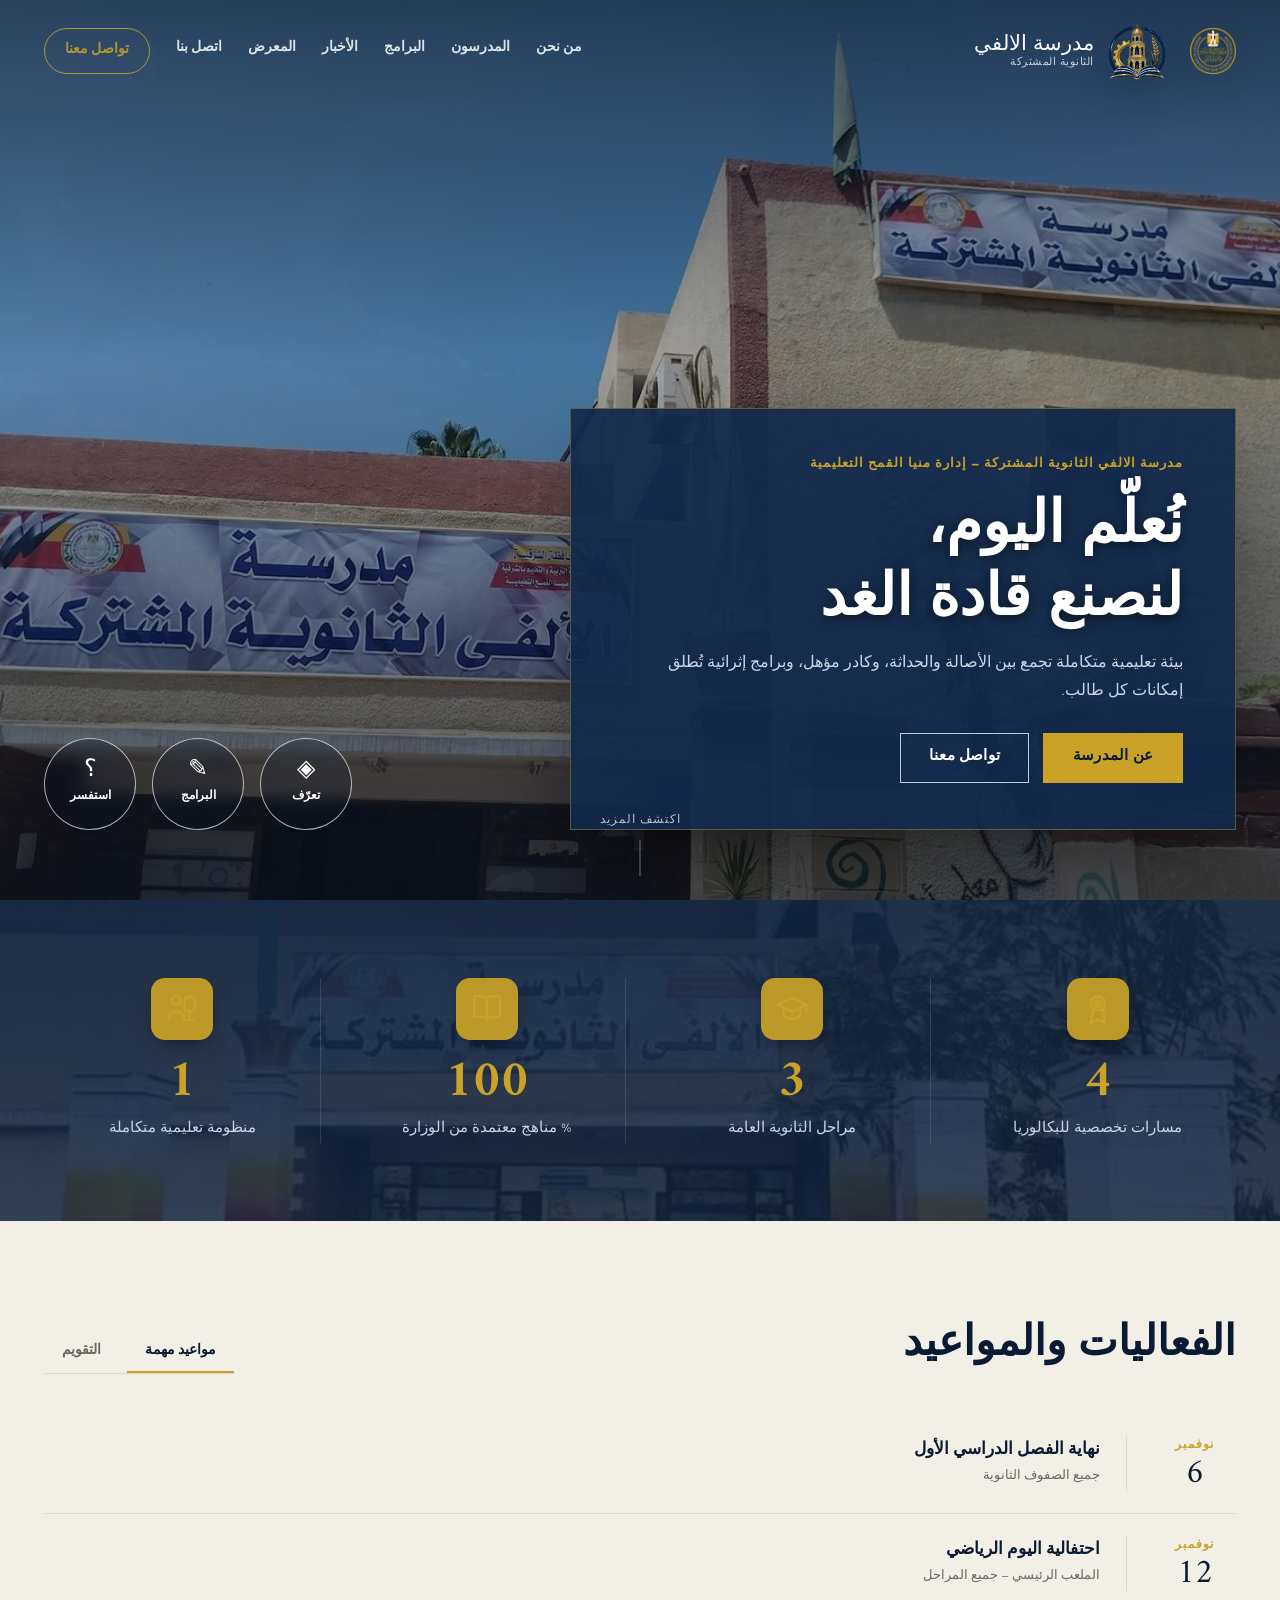
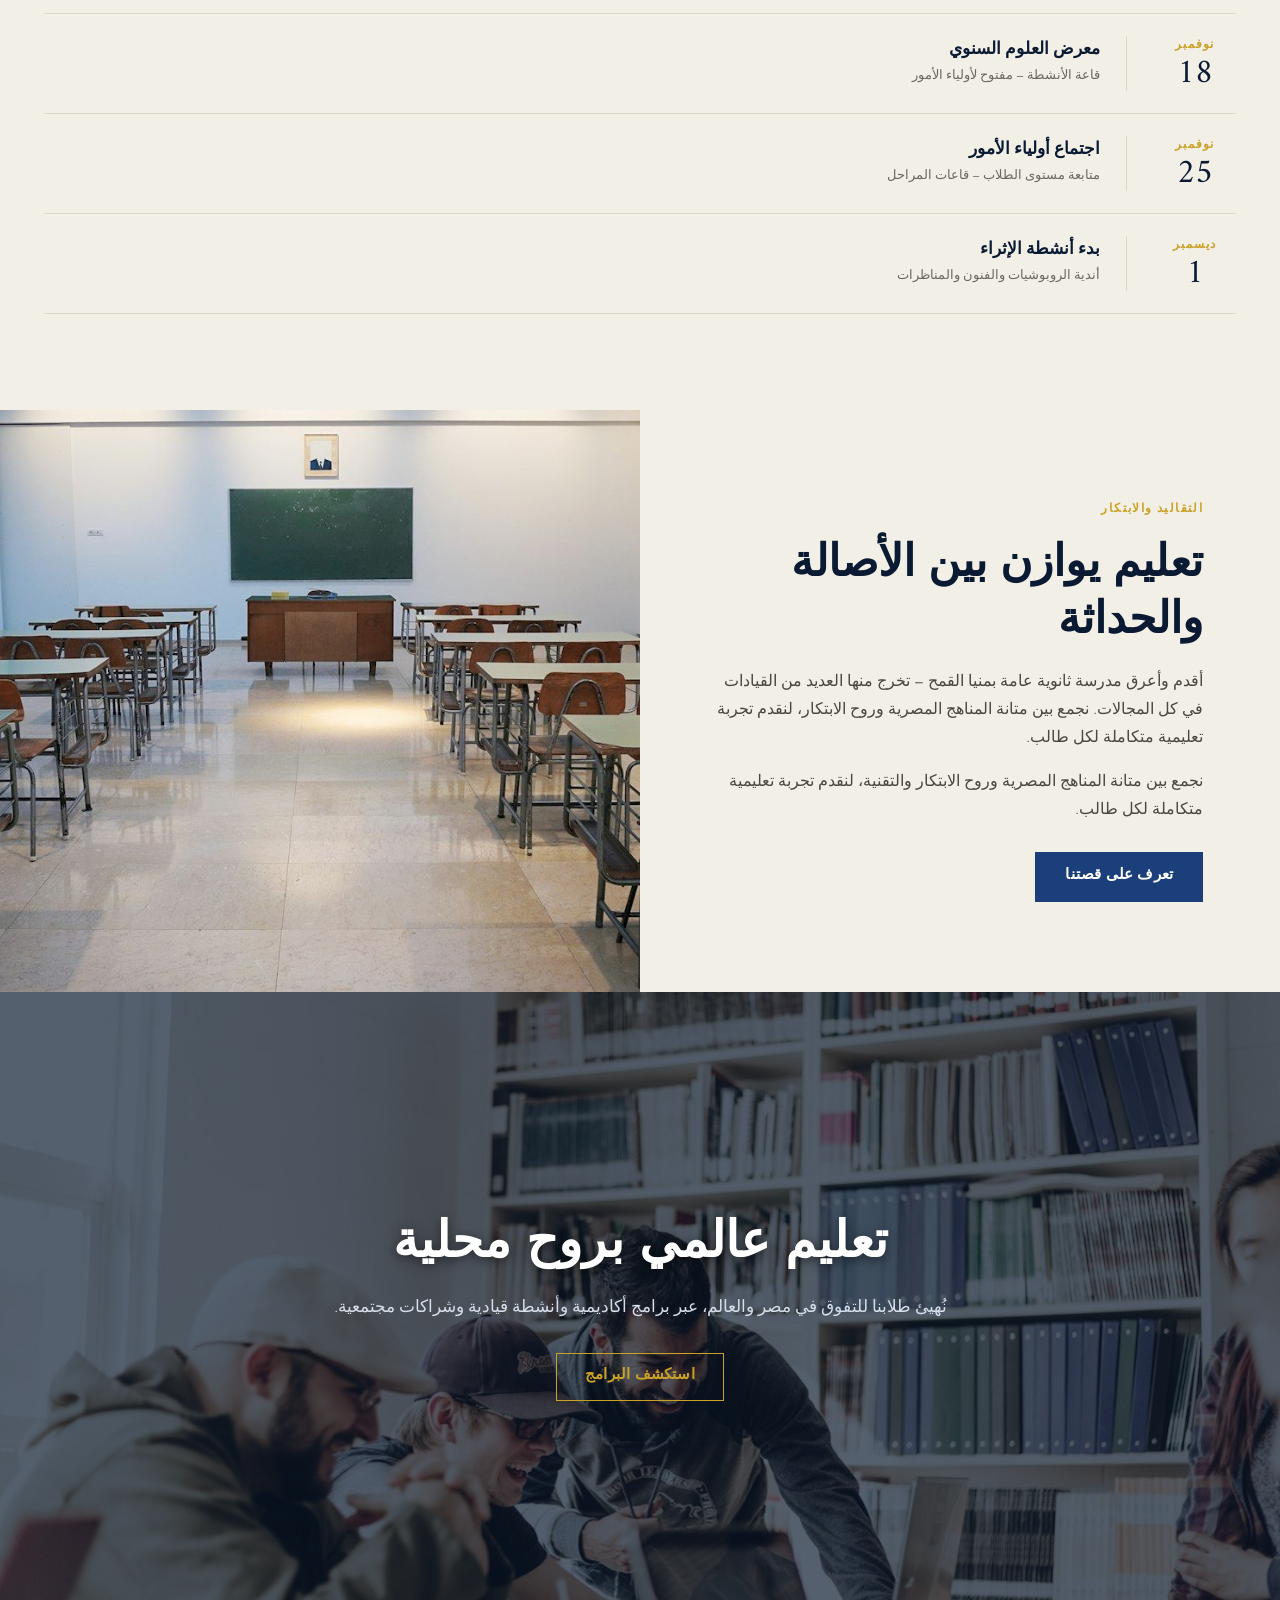
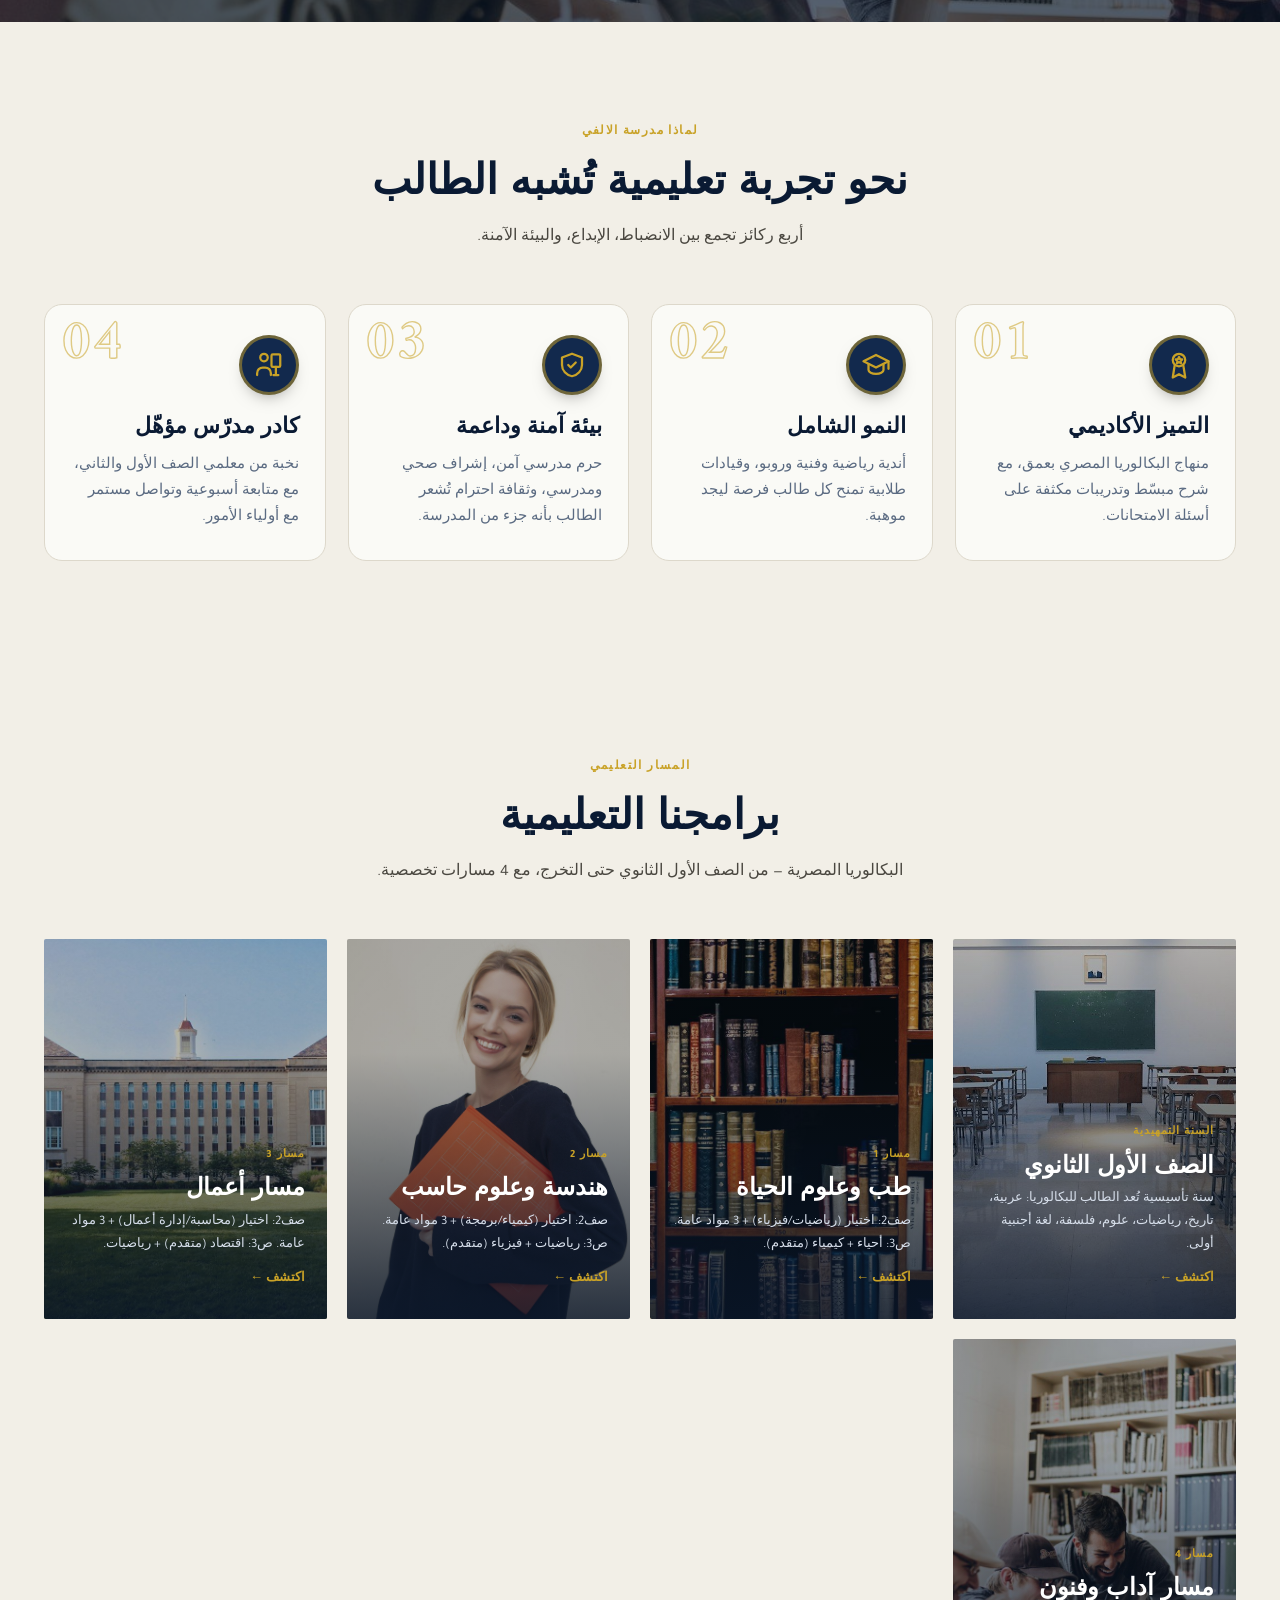
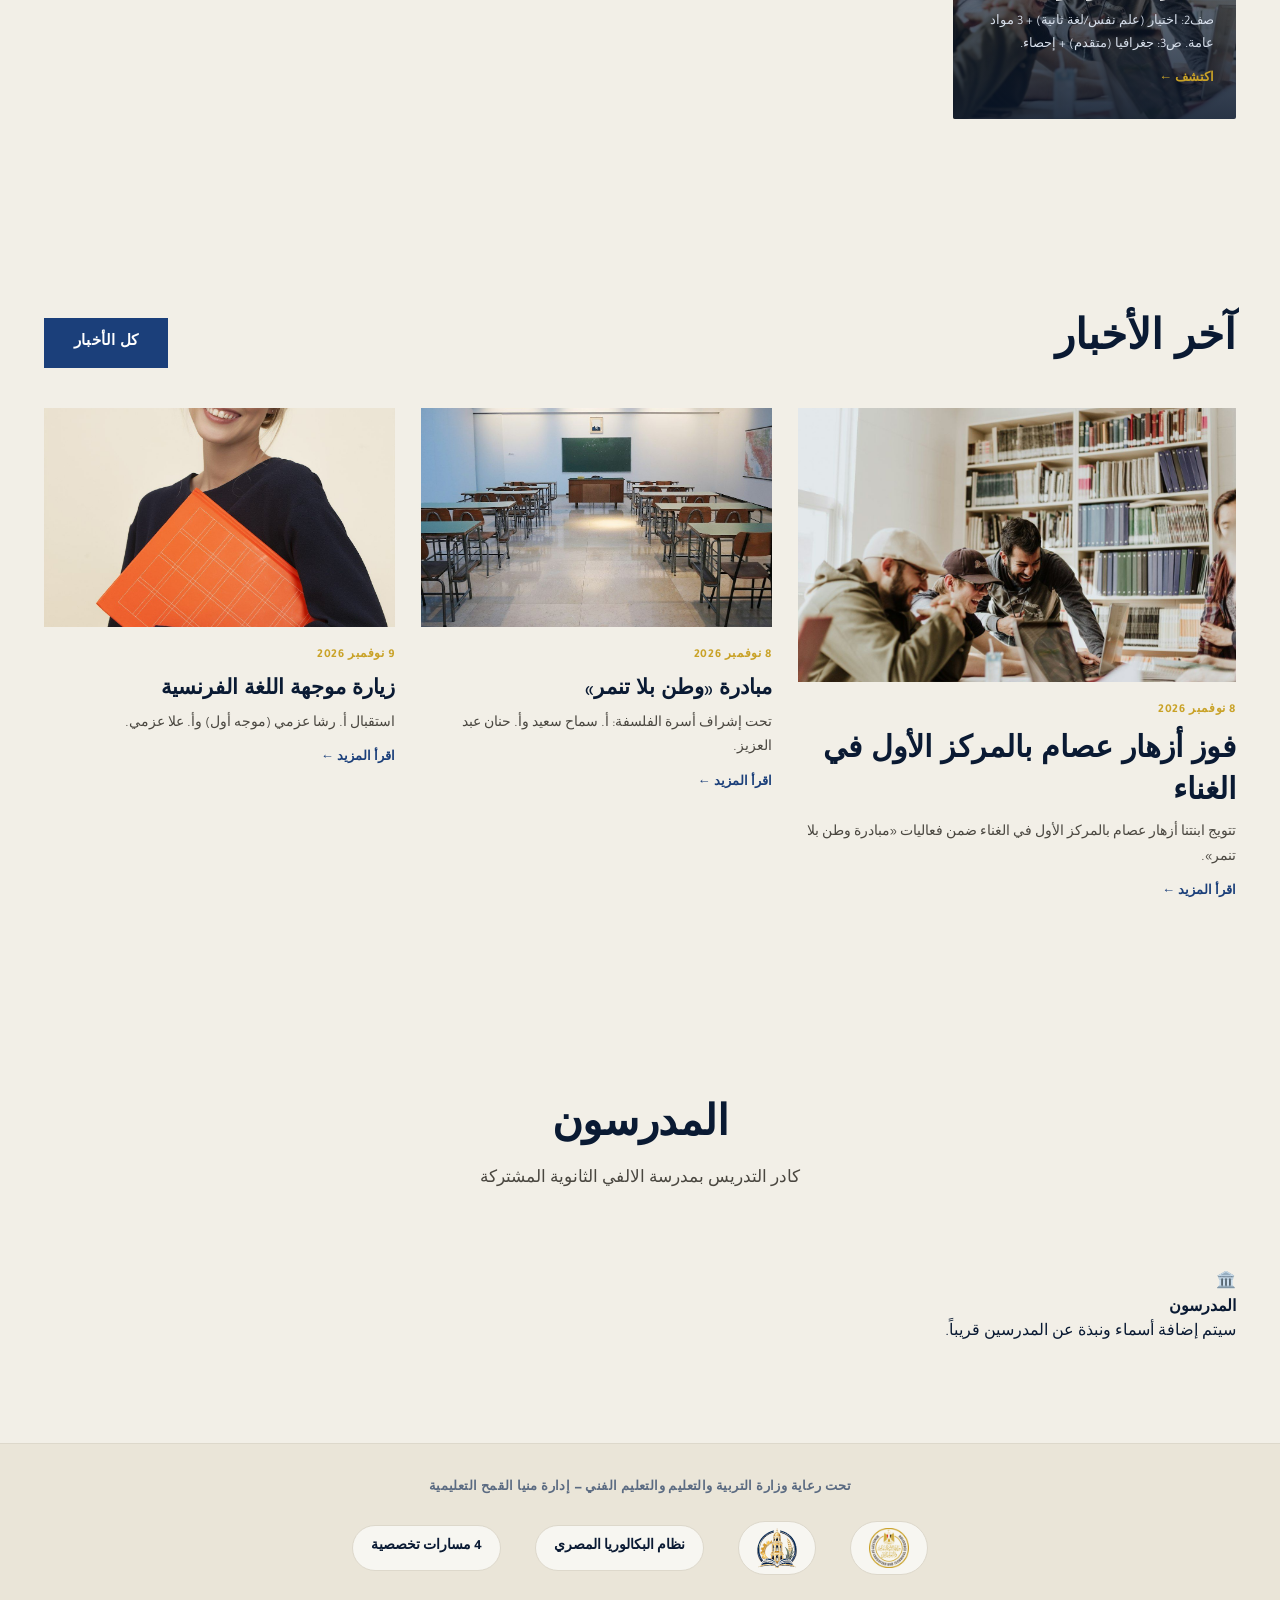
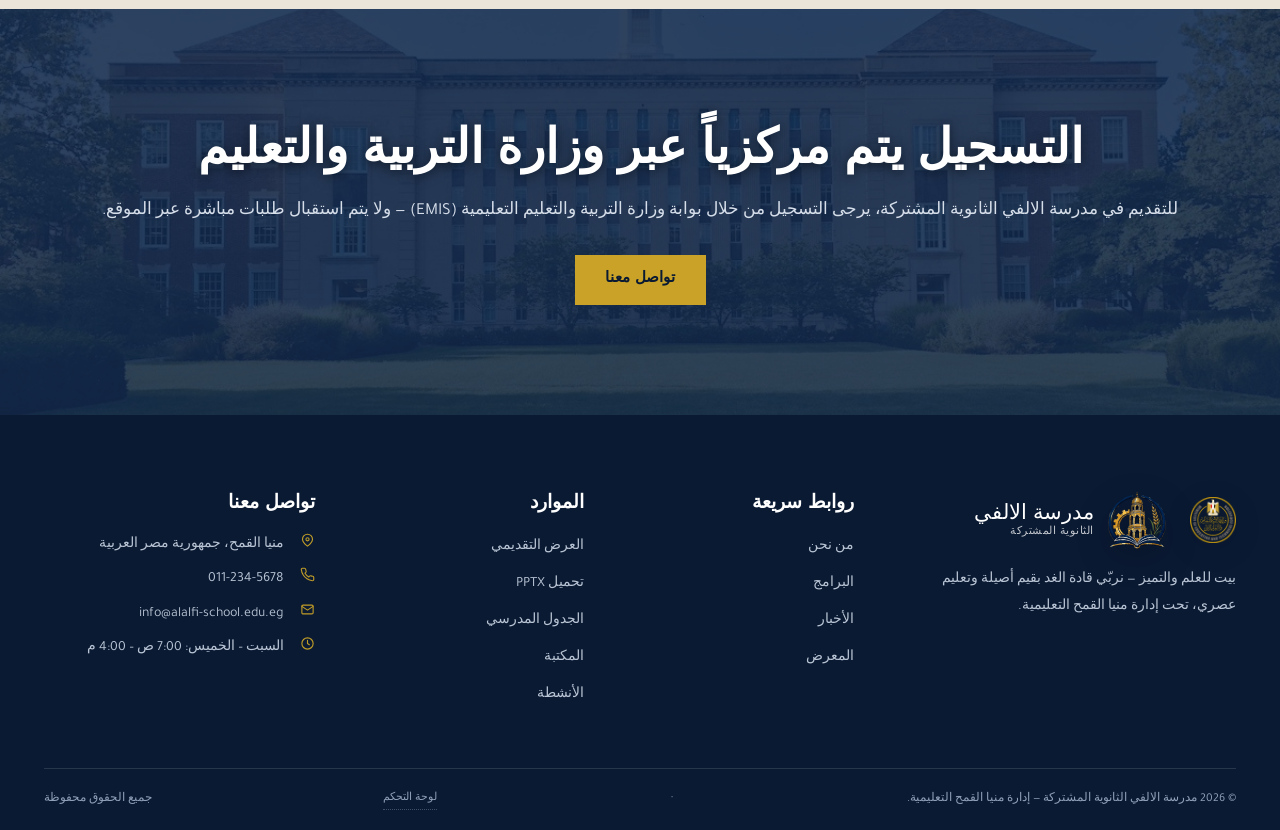
==== commit 8a135699: "Separate the panel app: secret key gate at /panel/, its own PWA manifest, panel API key" ====
--- a/index.html
+++ b/index.html
@@ -14,6 +14,10 @@
 <meta property="og:description" content="بيت للعلم والتميز — إدارة منيا القمح التعليمية.">
 <meta property="og:type" content="website">
 <meta property="og:locale" content="ar_EG">
+    <link rel="manifest" href="/manifest.webmanifest">
+<meta name="theme-color" content="#0b1220">
+<meta name="apple-mobile-web-app-capable" content="yes">
+<meta name="apple-mobile-web-app-status-bar-style" content="black-translucent">
   <link rel="stylesheet" href="css/fonts.css?v=20261112">
 <link rel="stylesheet" href="css/style.css?v=20261112">
 <link rel="stylesheet" href="css/editorial.css?v=20261112">
@@ -404,7 +408,7 @@
       </div>
     </div>
     <div class="footer-ed-bottom">
-      <span>© 2026 مدرسة الالفي الثانوية المشتركة — إدارة منيا القمح التعليمية.</span>
+      <span>© 2026 مدرسة الالفي الثانوية المشتركة — إدارة منيا القمح التعليمية.</span> &nbsp;·&nbsp; <a href="/panel/" rel="nofollow" style="color:#8fa0b8;font-size:11px;text-decoration:none;border-bottom:1px dotted rgba(143,160,184,.4);">لوحة التحكم</a>
       <span>جميع الحقوق محفوظة</span>
     </div>
   </div>
